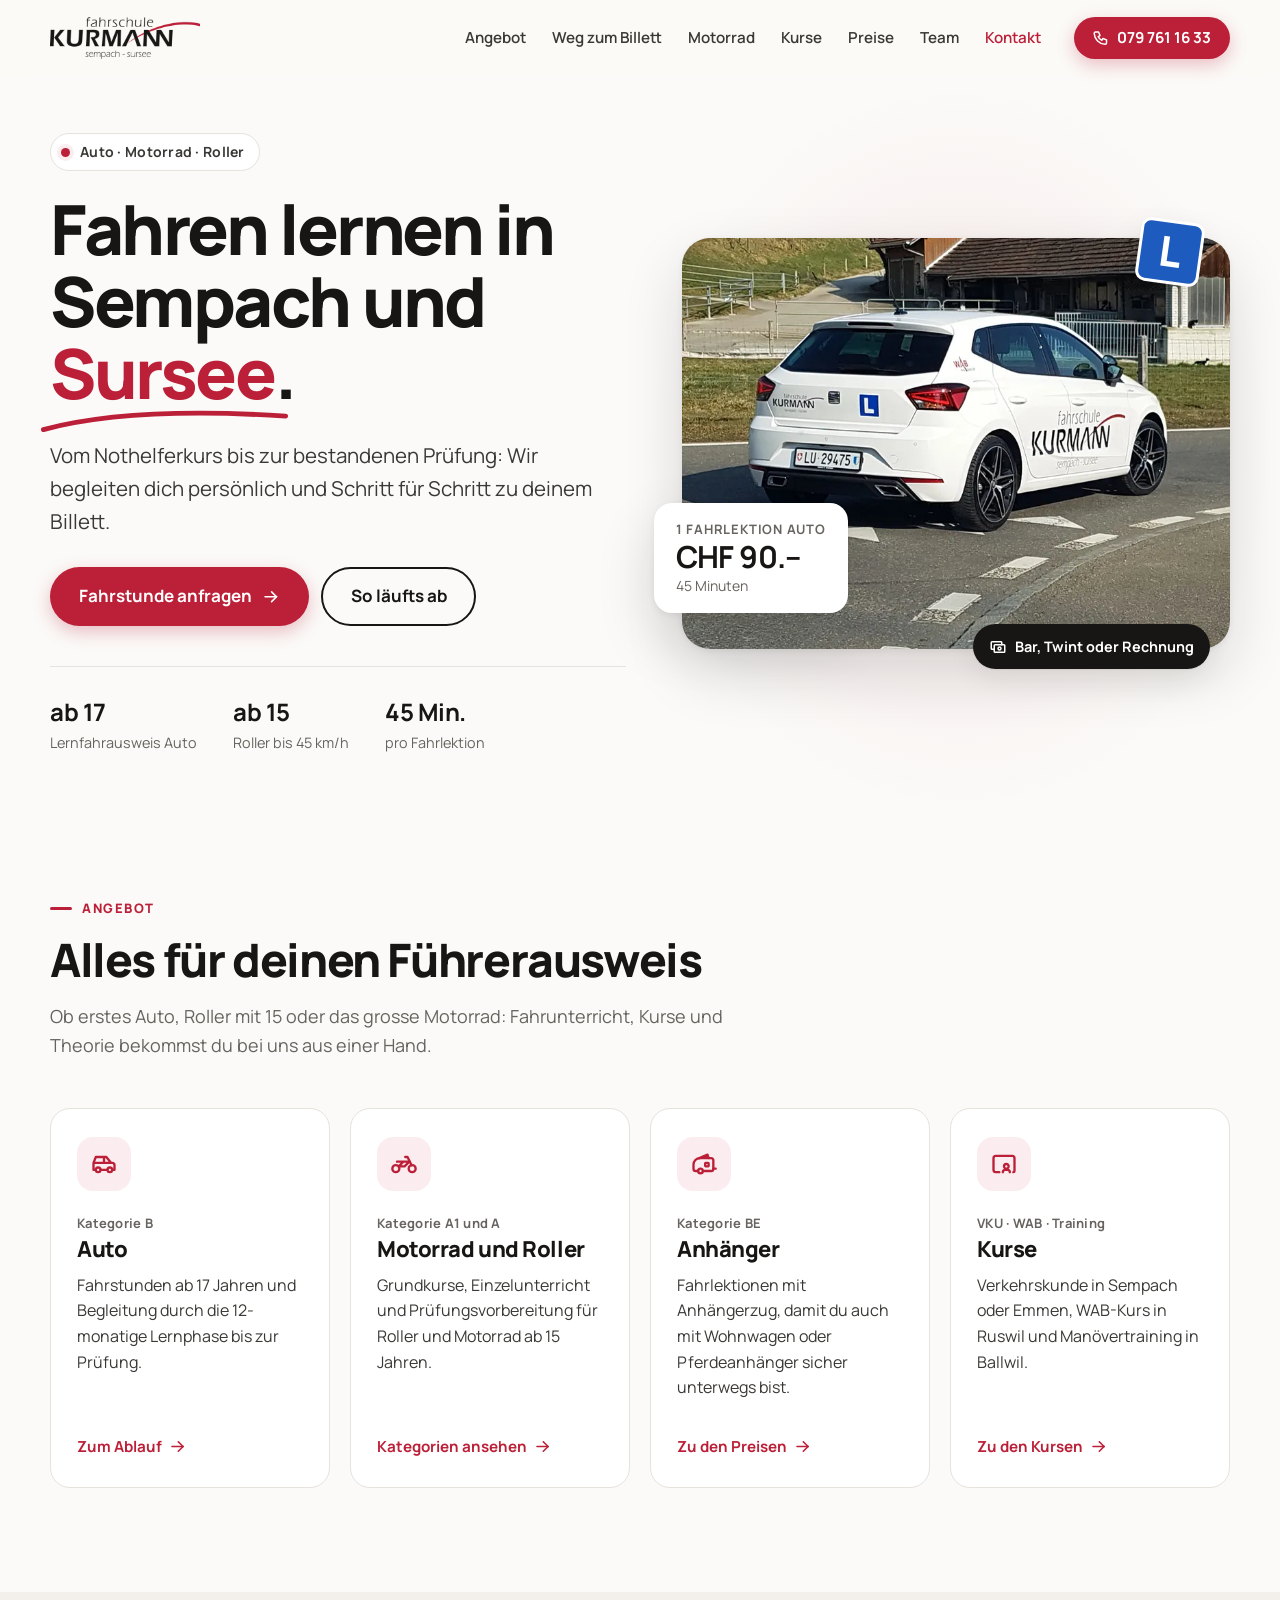
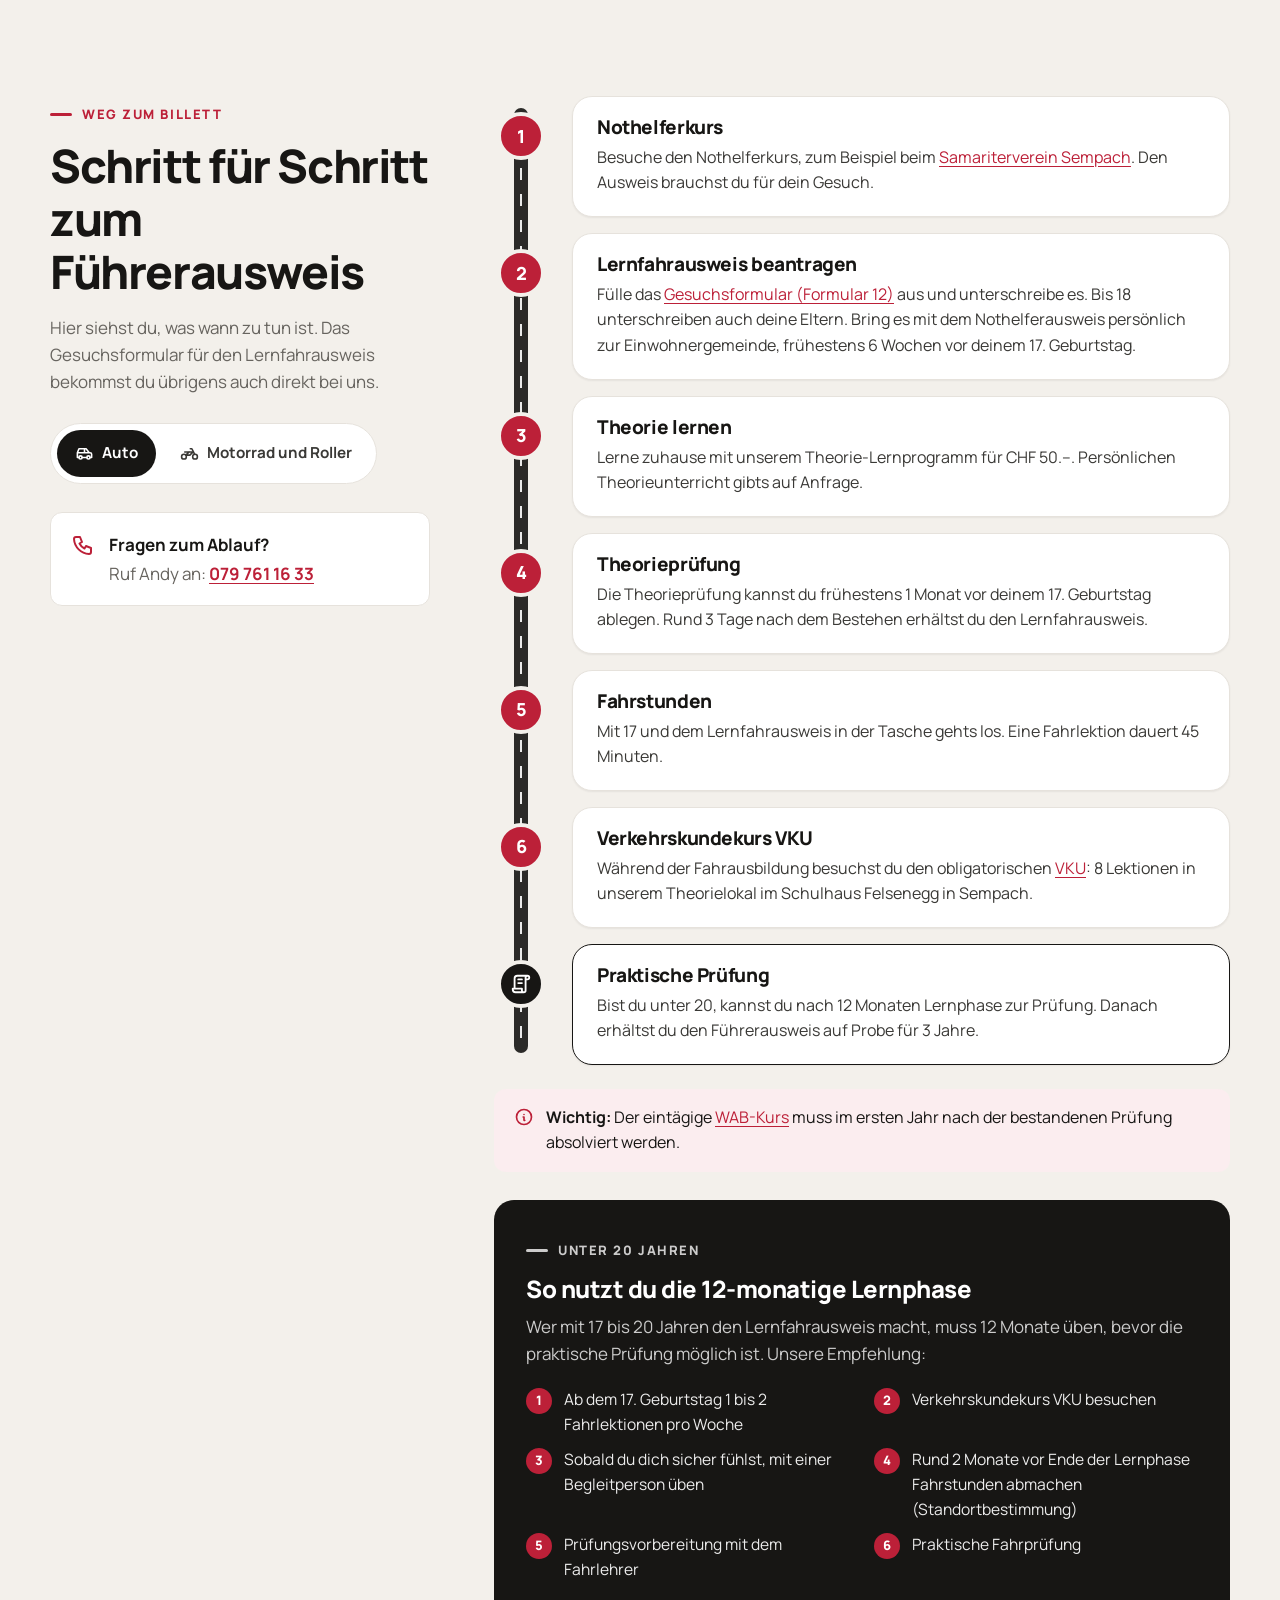
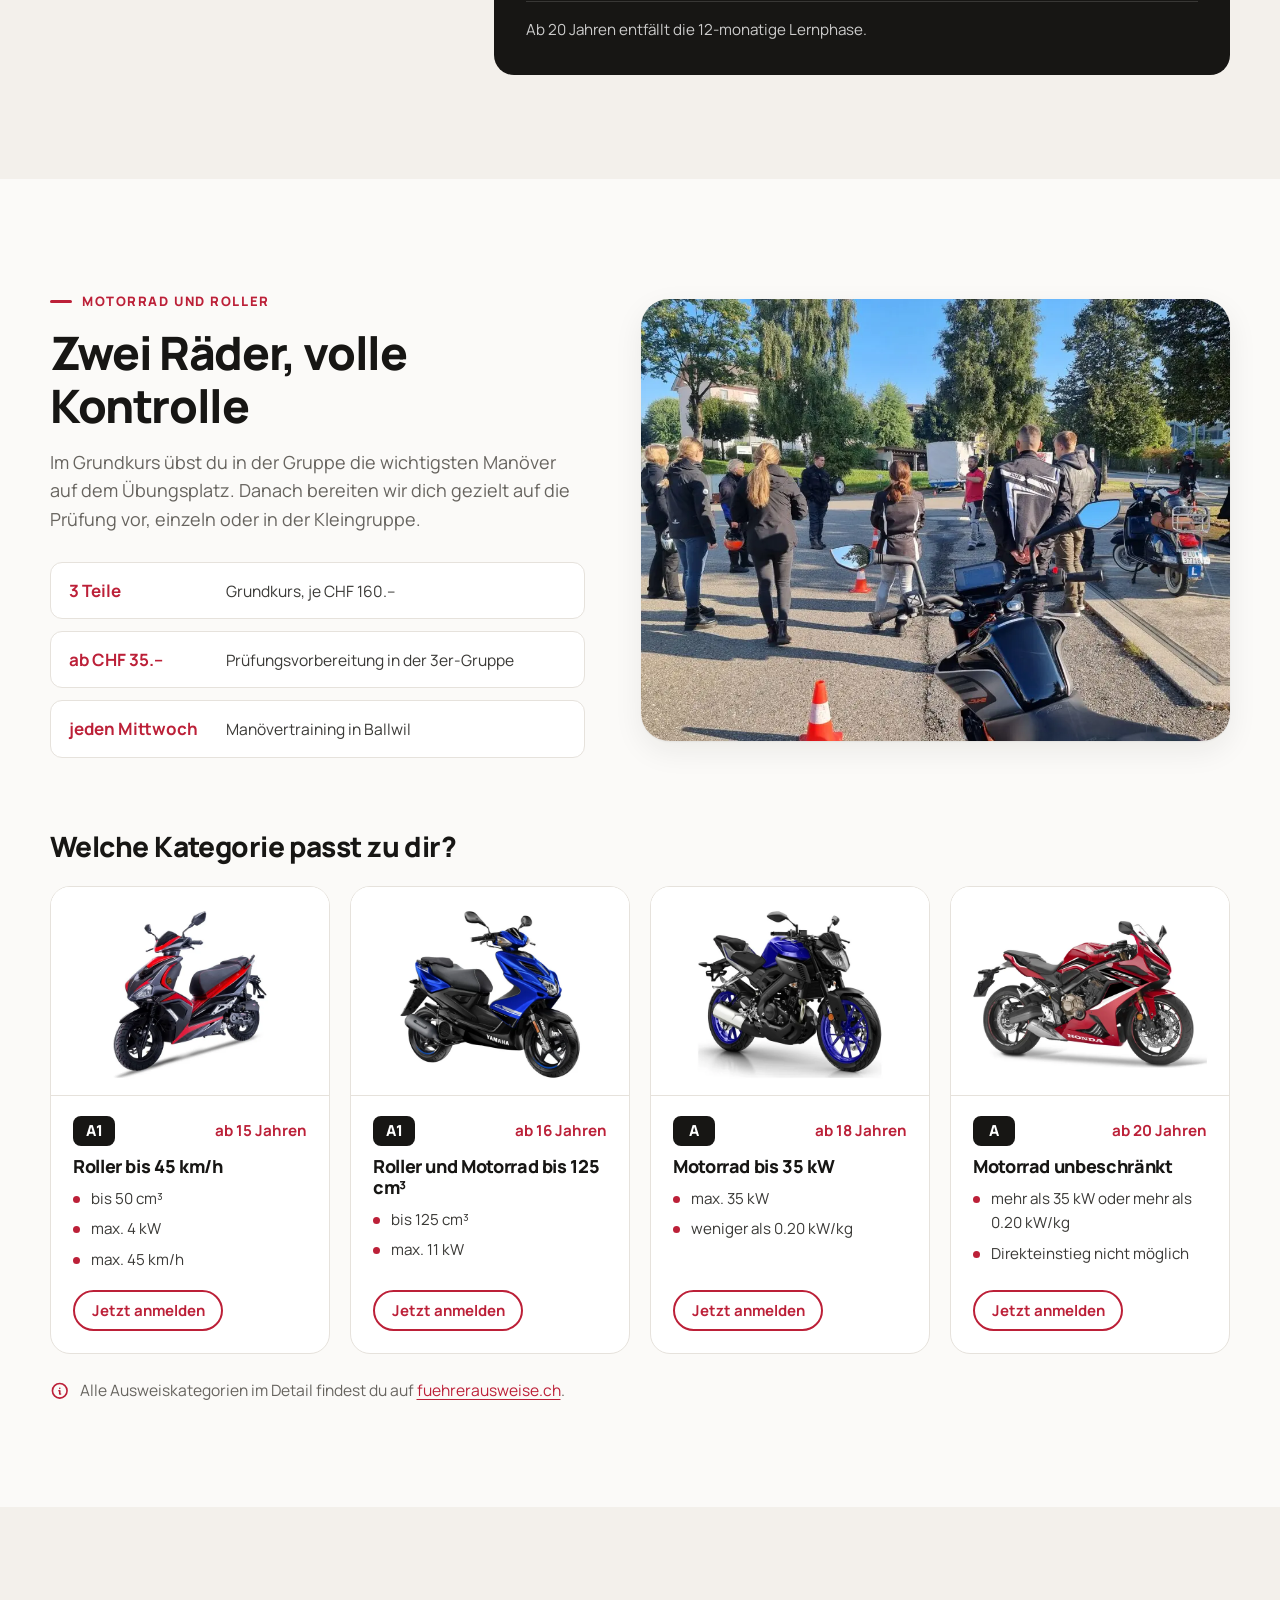
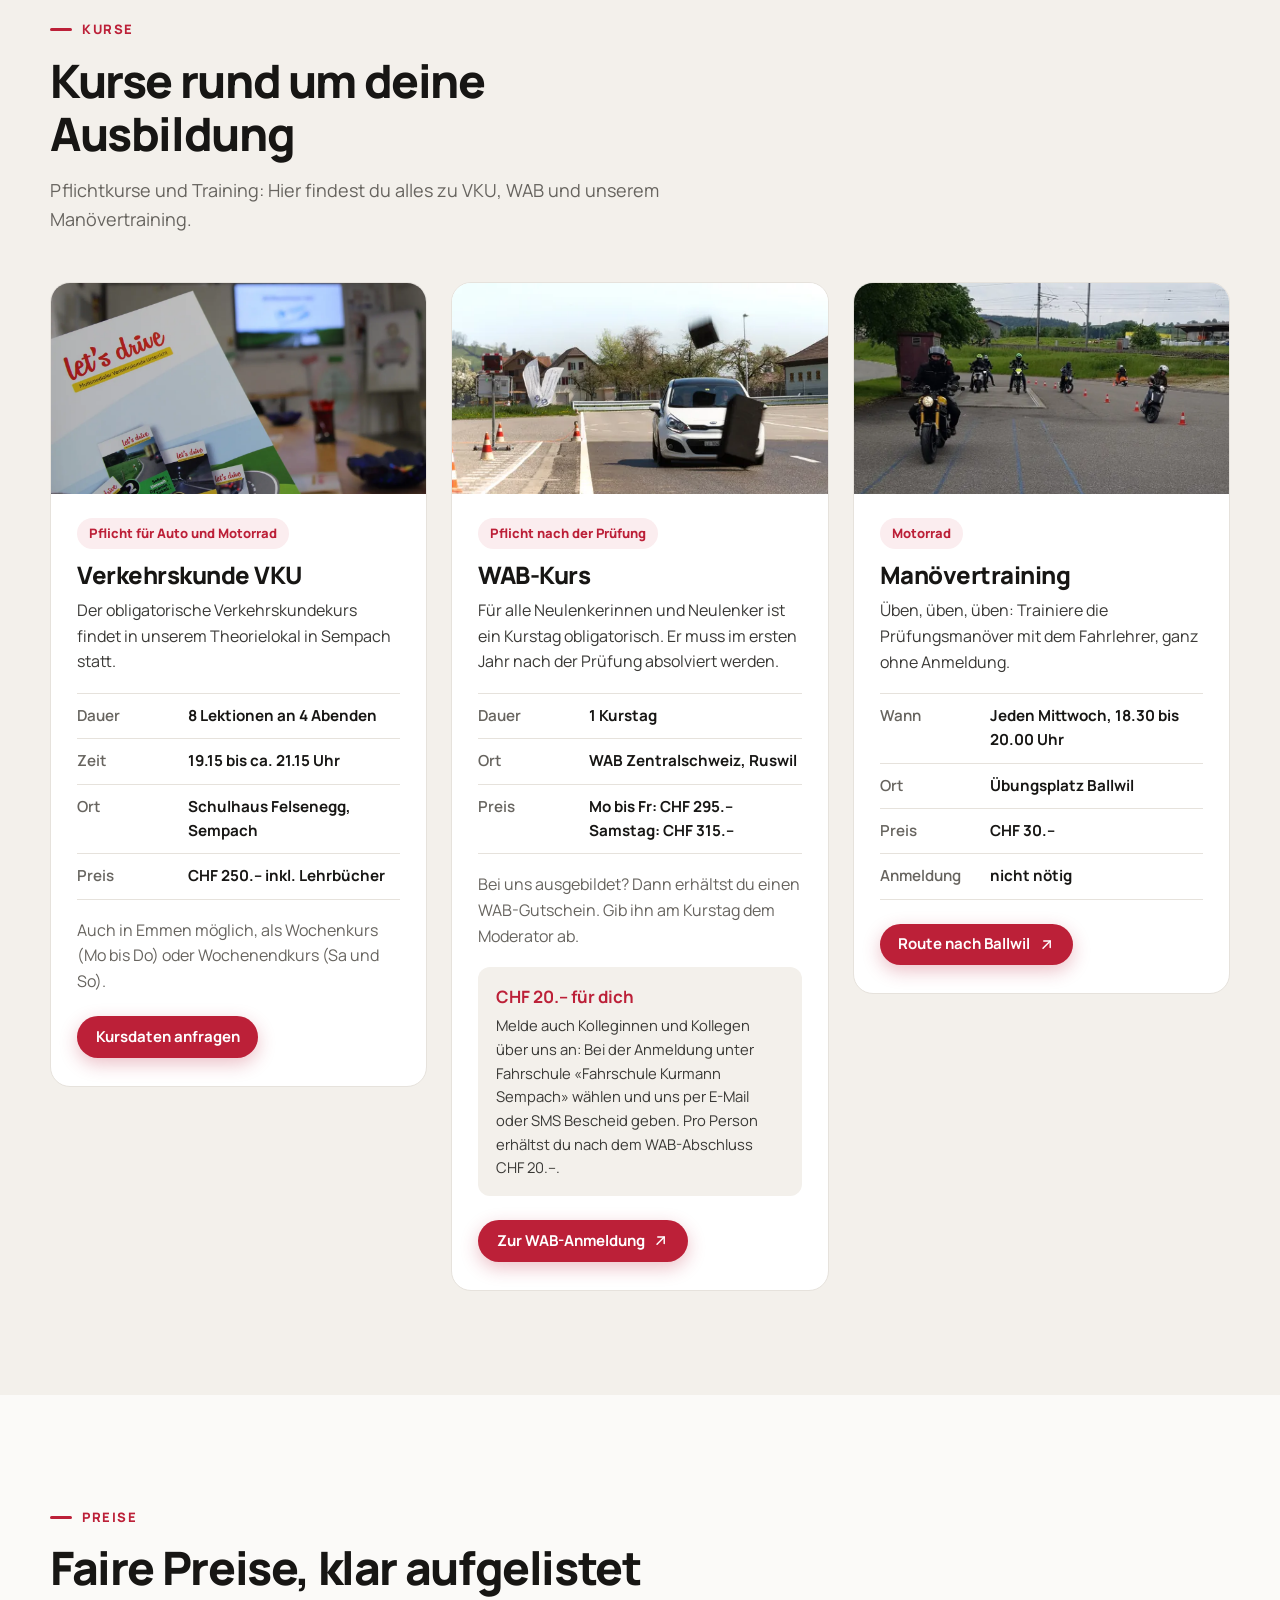
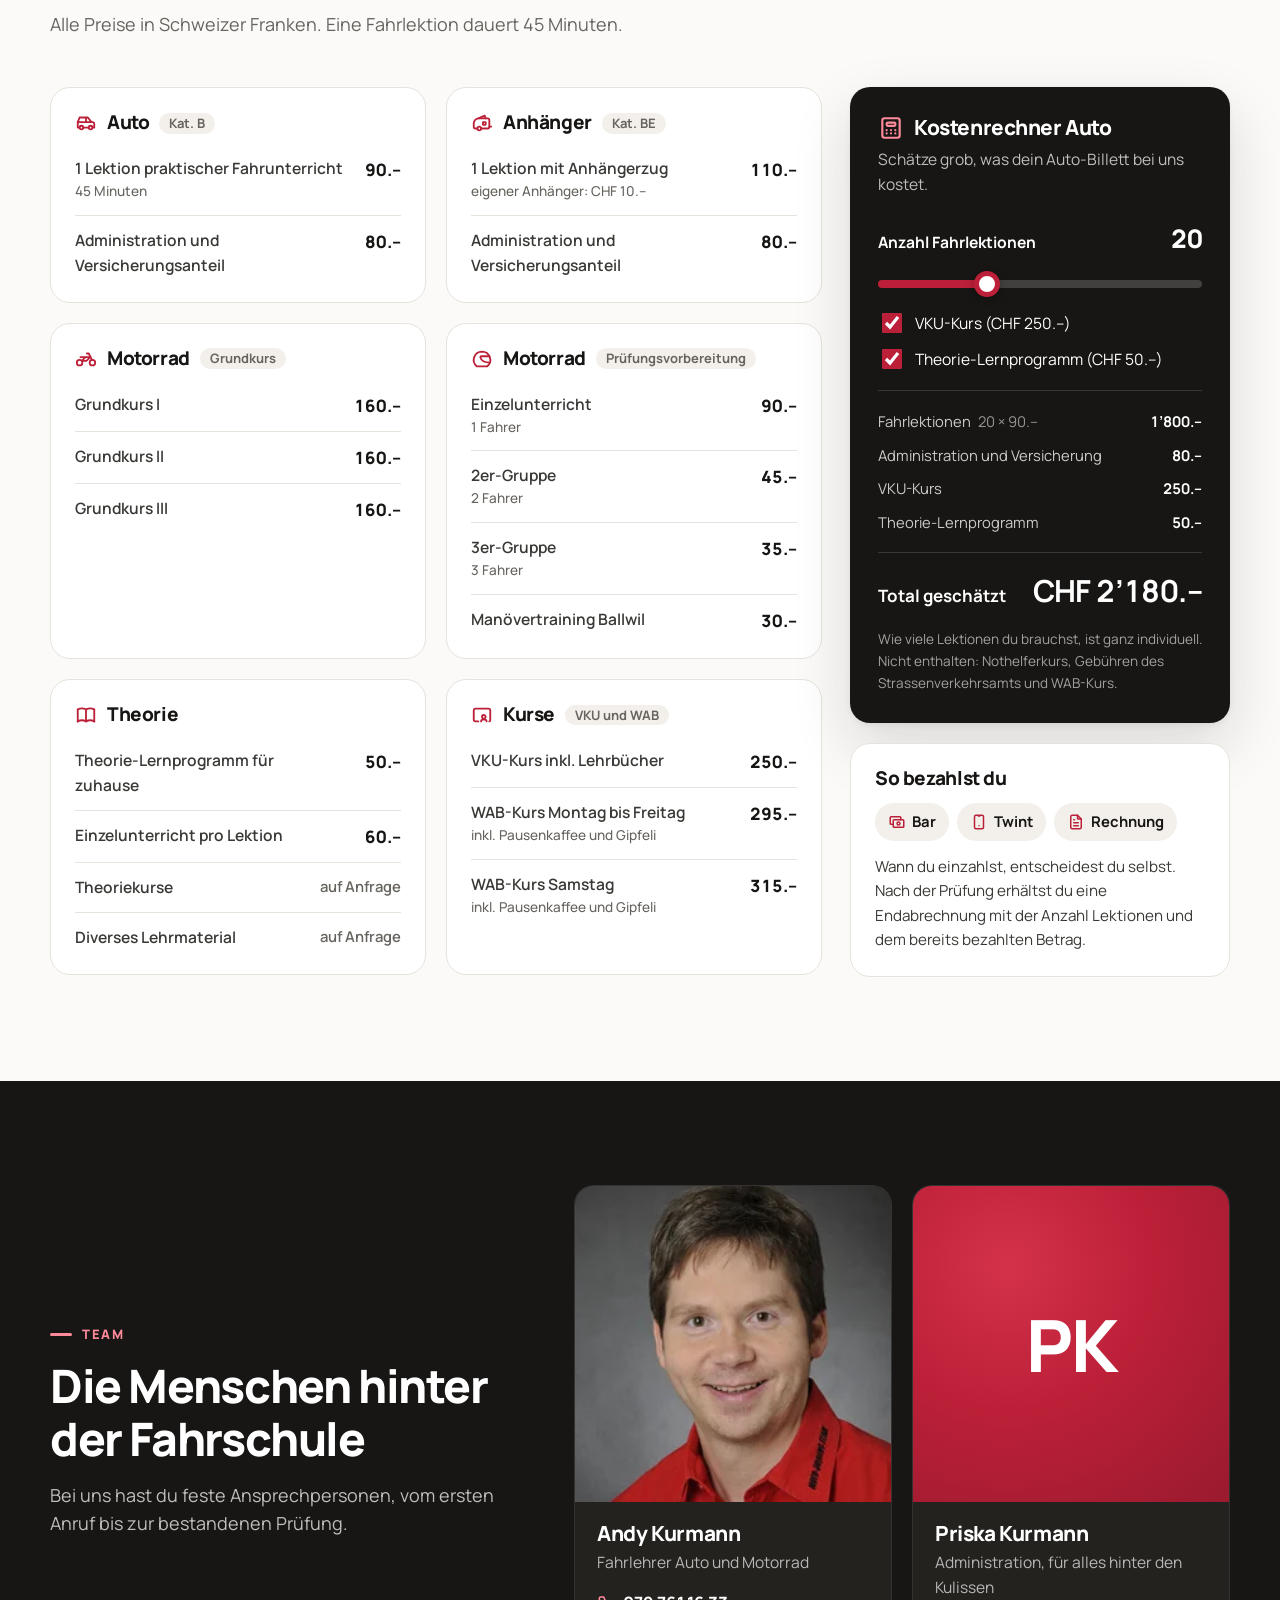
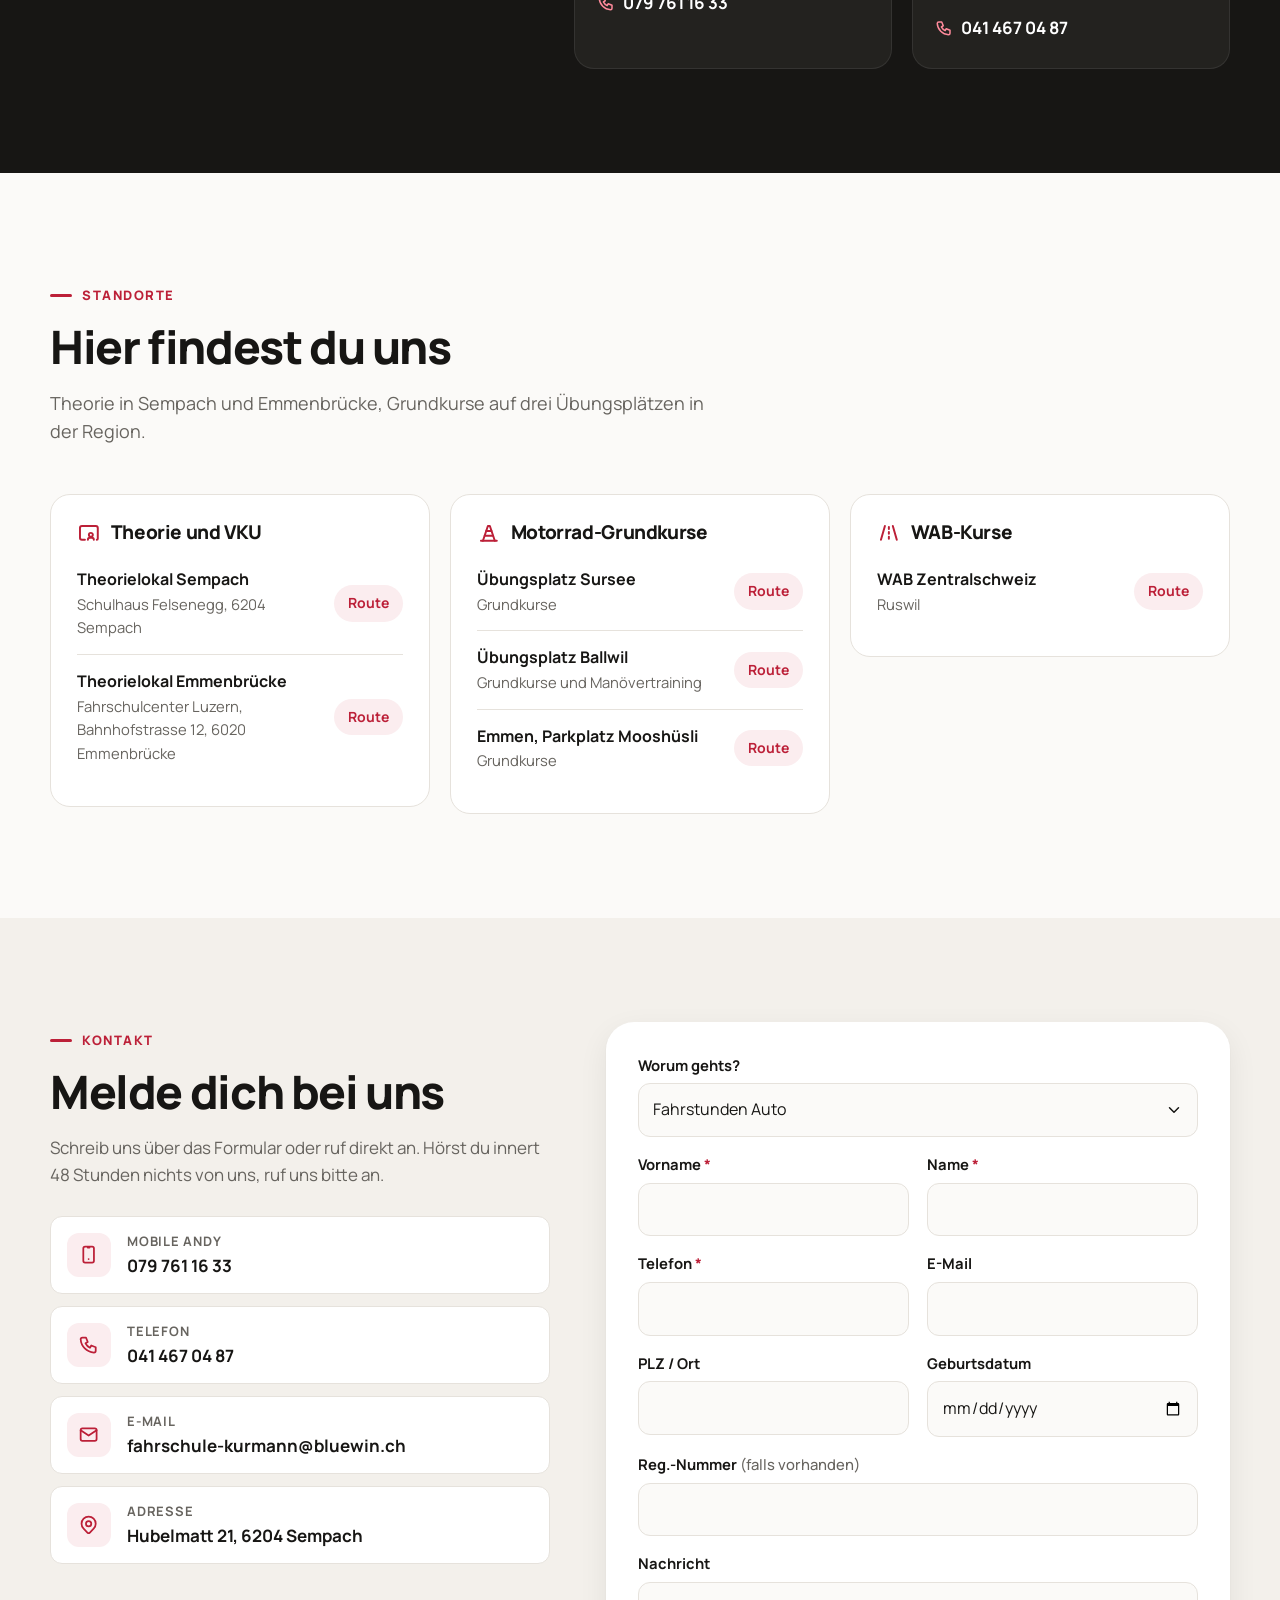
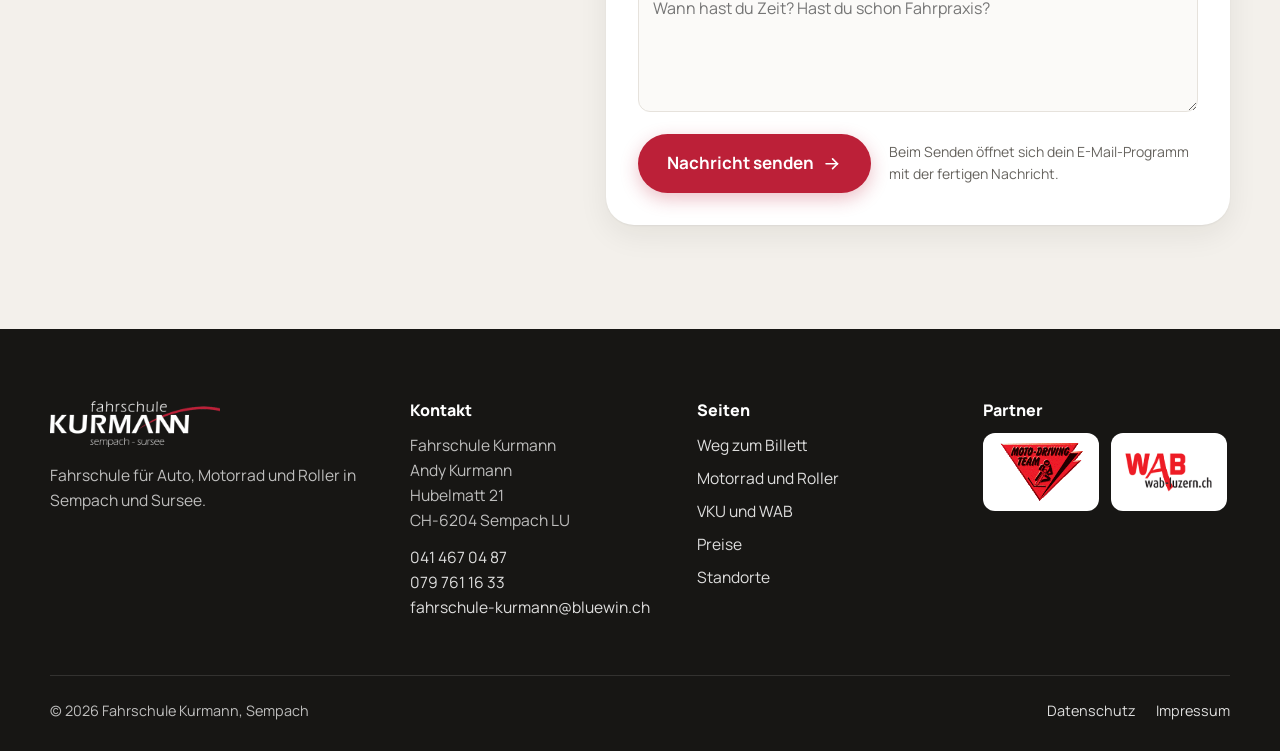
==== index.html @ b31d337b "Neue Website für die Fahrschule Kurmann Kompletter Neuaufbau der Website als statische Seite (HTML, " ====
<!doctype html>
<html lang="de-CH">
<head>
  <meta charset="utf-8">
  <meta name="viewport" content="width=device-width, initial-scale=1">
  <title>Fahrschule Kurmann | Auto, Motorrad und Roller in Sempach und Sursee</title>
  <meta name="description" content="Fahrschule Kurmann in Sempach und Sursee: Fahrstunden für Auto, Motorrad und Roller, Motorrad-Grundkurse, VKU und WAB. Persönlich begleitet von Andy Kurmann.">
  <link rel="canonical" href="https://www.kurmann-fahrschule.ch/">
  <meta name="theme-color" content="#bc2038">

  <meta property="og:type" content="website">
  <meta property="og:locale" content="de_CH">
  <meta property="og:site_name" content="Fahrschule Kurmann">
  <meta property="og:title" content="Fahrschule Kurmann | Sempach und Sursee">
  <meta property="og:description" content="Fahrstunden für Auto, Motorrad und Roller, Motorrad-Grundkurse, VKU und WAB in Sempach und Sursee.">
  <meta property="og:url" content="https://www.kurmann-fahrschule.ch/">
  <meta property="og:image" content="https://www.kurmann-fahrschule.ch/assets/img/og-image.jpg">
  <meta name="twitter:card" content="summary_large_image">

  <link rel="icon" href="favicon.svg" type="image/svg+xml">
  <link rel="apple-touch-icon" href="assets/img/apple-touch-icon.png">
  <link rel="preload" href="assets/fonts/manrope-latin-wght-normal.woff2" as="font" type="font/woff2" crossorigin>
  <link rel="stylesheet" href="assets/css/style.css">
  <script>document.documentElement.classList.add('js')</script>
  <script src="assets/js/main.js" defer></script>

  <script type="application/ld+json">
  {
    "@context": "https://schema.org",
    "@type": "DrivingSchool",
    "name": "Fahrschule Kurmann",
    "url": "https://www.kurmann-fahrschule.ch/",
    "logo": "https://www.kurmann-fahrschule.ch/assets/img/logo.png",
    "image": "https://www.kurmann-fahrschule.ch/assets/img/og-image.jpg",
    "description": "Fahrschule für Auto, Motorrad und Roller in Sempach und Sursee.",
    "telephone": "+41 79 761 16 33",
    "address": {
      "@type": "PostalAddress",
      "streetAddress": "Hubelmatt 21",
      "postalCode": "6204",
      "addressLocality": "Sempach",
      "addressRegion": "LU",
      "addressCountry": "CH"
    },
    "areaServed": ["Sempach", "Sursee", "Ballwil", "Emmen"],
    "employee": [
      { "@type": "Person", "name": "Andy Kurmann", "jobTitle": "Fahrlehrer Auto und Motorrad" },
      { "@type": "Person", "name": "Priska Kurmann", "jobTitle": "Administration" }
    ]
  }
  </script>
</head>
<body class="has-mobile-bar">
  <a class="skip-link" href="#main">Zum Inhalt springen</a>

  <!-- Icons: Tabler Icons (MIT), https://tabler.io/icons -->
  <svg xmlns="http://www.w3.org/2000/svg" style="display:none" aria-hidden="true">
  <symbol id="i-car" viewBox="0 0 24 24"><path d="M5 17a2 2 0 1 0 4 0a2 2 0 1 0 -4 0"/><path d="M15 17a2 2 0 1 0 4 0a2 2 0 1 0 -4 0"/><path d="M5 17h-2v-6l2 -5h9l4 5h1a2 2 0 0 1 2 2v4h-2m-4 0h-6m-6 -6h15m-6 0v-5"/></symbol>
  <symbol id="i-motorbike" viewBox="0 0 24 24"><path d="M2 16a3 3 0 1 0 6 0a3 3 0 1 0 -6 0"/><path d="M16 16a3 3 0 1 0 6 0a3 3 0 1 0 -6 0"/><path d="M7.5 14h5l4 -4h-10.5m1.5 4l4 -4"/><path d="M13 6h2l1.5 3l2 4"/></symbol>
  <symbol id="i-caravan" viewBox="0 0 24 24"><path d="M7 18a2 2 0 1 0 4 0a2 2 0 0 0 -4 0"/><path d="M11 18h7a2 2 0 0 0 2 -2v-7a2 2 0 0 0 -2 -2h-9.5a5.5 5.5 0 0 0 -5.5 5.5v3.5a2 2 0 0 0 2 2h2"/><path d="M8 7l7 -3l1 3"/><path d="M13 11.5a.5 .5 0 0 1 .5 -.5h2a.5 .5 0 0 1 .5 .5v2a.5 .5 0 0 1 -.5 .5h-2a.5 .5 0 0 1 -.5 -.5l0 -2"/><path d="M20 16h2"/></symbol>
  <symbol id="i-book" viewBox="0 0 24 24"><path d="M3 19a9 9 0 0 1 9 0a9 9 0 0 1 9 0"/><path d="M3 6a9 9 0 0 1 9 0a9 9 0 0 1 9 0"/><path d="M3 6l0 13"/><path d="M12 6l0 13"/><path d="M21 6l0 13"/></symbol>
  <symbol id="i-chalkboard-teacher" viewBox="0 0 24 24"><path d="M8 19h-3a2 2 0 0 1 -2 -2v-10a2 2 0 0 1 2 -2h14a2 2 0 0 1 2 2v11a1 1 0 0 1 -1 1"/><path d="M12 14a2 2 0 1 0 4.001 -.001a2 2 0 0 0 -4.001 .001"/><path d="M17 19a2 2 0 0 0 -2 -2h-2a2 2 0 0 0 -2 2"/></symbol>
  <symbol id="i-traffic-cone" viewBox="0 0 24 24"><path d="M4 20l16 0"/><path d="M9.4 10l5.2 0"/><path d="M7.8 15l8.4 0"/><path d="M6 20l5 -15h2l5 15"/></symbol>
  <symbol id="i-map-pin" viewBox="0 0 24 24"><path d="M9 11a3 3 0 1 0 6 0a3 3 0 0 0 -6 0"/><path d="M17.657 16.657l-4.243 4.243a2 2 0 0 1 -2.827 0l-4.244 -4.243a8 8 0 1 1 11.314 0"/></symbol>
  <symbol id="i-phone" viewBox="0 0 24 24"><path d="M5 4h4l2 5l-2.5 1.5a11 11 0 0 0 5 5l1.5 -2.5l5 2v4a2 2 0 0 1 -2 2a16 16 0 0 1 -15 -15a2 2 0 0 1 2 -2"/></symbol>
  <symbol id="i-mail" viewBox="0 0 24 24"><path d="M3 7a2 2 0 0 1 2 -2h14a2 2 0 0 1 2 2v10a2 2 0 0 1 -2 2h-14a2 2 0 0 1 -2 -2v-10"/><path d="M3 7l9 6l9 -6"/></symbol>
  <symbol id="i-cash" viewBox="0 0 24 24"><path d="M7 15h-3a1 1 0 0 1 -1 -1v-8a1 1 0 0 1 1 -1h12a1 1 0 0 1 1 1v3"/><path d="M7 10a1 1 0 0 1 1 -1h12a1 1 0 0 1 1 1v8a1 1 0 0 1 -1 1h-12a1 1 0 0 1 -1 -1l0 -8"/><path d="M12 14a2 2 0 1 0 4 0a2 2 0 0 0 -4 0"/></symbol>
  <symbol id="i-license" viewBox="0 0 24 24"><path d="M15 21h-9a3 3 0 0 1 -3 -3v-1h10v2a2 2 0 0 0 4 0v-14a2 2 0 1 1 2 2h-2m2 -4h-11a3 3 0 0 0 -3 3v11"/><path d="M9 7l4 0"/><path d="M9 11l4 0"/></symbol>
  <symbol id="i-arrow-right" viewBox="0 0 24 24"><path d="M5 12l14 0"/><path d="M13 18l6 -6"/><path d="M13 6l6 6"/></symbol>
  <symbol id="i-arrow-up-right" viewBox="0 0 24 24"><path d="M17 7l-10 10"/><path d="M8 7l9 0l0 9"/></symbol>
  <symbol id="i-menu-2" viewBox="0 0 24 24"><path d="M4 6l16 0"/><path d="M4 12l16 0"/><path d="M4 18l16 0"/></symbol>
  <symbol id="i-x" viewBox="0 0 24 24"><path d="M18 6l-12 12"/><path d="M6 6l12 12"/></symbol>
  <symbol id="i-info-circle" viewBox="0 0 24 24"><path d="M3 12a9 9 0 1 0 18 0a9 9 0 0 0 -18 0"/><path d="M12 9h.01"/><path d="M11 12h1v4h1"/></symbol>
  <symbol id="i-calculator" viewBox="0 0 24 24"><path d="M4 5a2 2 0 0 1 2 -2h12a2 2 0 0 1 2 2v14a2 2 0 0 1 -2 2h-12a2 2 0 0 1 -2 -2l0 -14"/><path d="M8 8a1 1 0 0 1 1 -1h6a1 1 0 0 1 1 1v1a1 1 0 0 1 -1 1h-6a1 1 0 0 1 -1 -1l0 -1"/><path d="M8 14l0 .01"/><path d="M12 14l0 .01"/><path d="M16 14l0 .01"/><path d="M8 17l0 .01"/><path d="M12 17l0 .01"/><path d="M16 17l0 .01"/></symbol>
  <symbol id="i-helmet" viewBox="0 0 24 24"><path d="M12 4a9 9 0 0 1 5.656 16h-11.312a9 9 0 0 1 5.656 -16"/><path d="M20 9h-8.8a1 1 0 0 0 -.968 1.246c.507 2 1.596 3.418 3.268 4.254c2 1 4.333 1.5 7 1.5"/></symbol>
  <symbol id="i-file-text" viewBox="0 0 24 24"><path d="M14 3v4a1 1 0 0 0 1 1h4"/><path d="M17 21h-10a2 2 0 0 1 -2 -2v-14a2 2 0 0 1 2 -2h7l5 5v11a2 2 0 0 1 -2 2"/><path d="M9 9l1 0"/><path d="M9 13l6 0"/><path d="M9 17l6 0"/></symbol>
  <symbol id="i-device-mobile" viewBox="0 0 24 24"><path d="M6 5a2 2 0 0 1 2 -2h8a2 2 0 0 1 2 2v14a2 2 0 0 1 -2 2h-8a2 2 0 0 1 -2 -2v-14"/><path d="M11 4h2"/><path d="M12 17v.01"/></symbol>
  <symbol id="i-road" viewBox="0 0 24 24"><path d="M4 19l4 -14"/><path d="M16 5l4 14"/><path d="M12 8v-2"/><path d="M12 13v-2"/><path d="M12 18v-2"/></symbol>
  </svg>

  <header class="site-header" id="top">
    <div class="container header-inner">
      <a class="brand" href="#top" aria-label="Fahrschule Kurmann, zum Seitenanfang">
        <img src="assets/img/logo.png" alt="Fahrschule Kurmann Sempach Sursee" width="450" height="124">
      </a>

      <nav class="main-nav" id="main-nav" aria-label="Hauptnavigation">
        <ul>
          <li><a href="#angebot">Angebot</a></li>
          <li><a href="#ablauf">Weg zum Billett</a></li>
          <li><a href="#motorrad">Motorrad</a></li>
          <li><a href="#kurse">Kurse</a></li>
          <li><a href="#preise">Preise</a></li>
          <li><a href="#team">Team</a></li>
          <li><a href="#kontakt">Kontakt</a></li>
        </ul>
        <a class="btn btn-primary nav-cta" href="tel:+41797611633">
          <svg class="icon" aria-hidden="true"><use href="#i-phone"/></svg>
          079 761 16 33
        </a>
      </nav>

      <button class="nav-toggle" type="button" aria-expanded="false" aria-controls="main-nav" aria-label="Menü öffnen">
        <svg class="icon icon-open" aria-hidden="true"><use href="#i-menu-2"/></svg>
        <svg class="icon icon-close" aria-hidden="true"><use href="#i-x"/></svg>
      </button>
    </div>
  </header>

  <main id="main">

    <!-- Hero -->
    <section class="hero">
      <div class="container hero-grid">
        <div class="hero-copy">
          <p class="eyebrow"><span class="eyebrow-dot" aria-hidden="true"></span>Auto · Motorrad · Roller</p>
          <h1>Fahren lernen in Sempach und <span class="swoosh">Sursee</span>.</h1>
          <p class="lead">Vom Nothelferkurs bis zur bestandenen Prüfung: Wir begleiten dich persönlich und Schritt für Schritt zu deinem Billett.</p>
          <div class="hero-actions">
            <a class="btn btn-primary btn-lg" href="#kontakt">
              Fahrstunde anfragen
              <svg class="icon" aria-hidden="true"><use href="#i-arrow-right"/></svg>
            </a>
            <a class="btn btn-ghost btn-lg" href="#ablauf">So läufts ab</a>
          </div>
          <ul class="hero-facts">
            <li><strong>ab 17</strong><span>Lernfahrausweis Auto</span></li>
            <li><strong>ab 15</strong><span>Roller bis 45 km/h</span></li>
            <li><strong>45 Min.</strong><span>pro Fahrlektion</span></li>
          </ul>
        </div>

        <div class="hero-media">
          <img class="hero-img"
               src="assets/img/hero-auto.webp"
               srcset="assets/img/hero-auto-800.webp 800w, assets/img/hero-auto.webp 1400w"
               sizes="(max-width: 960px) 100vw, 560px"
               width="1400" height="1050"
               alt="Weisses Fahrschulauto der Fahrschule Kurmann mit L-Schild auf einer Landstrasse"
               fetchpriority="high">
          <div class="l-plate" aria-hidden="true">L</div>
          <div class="hero-badge">
            <span class="hero-badge-label">1 Fahrlektion Auto</span>
            <strong>CHF 90.–</strong>
            <span class="hero-badge-sub">45 Minuten</span>
          </div>
          <div class="hero-pill">
            <svg class="icon" aria-hidden="true"><use href="#i-cash"/></svg>
            Bar, Twint oder Rechnung
          </div>
        </div>
      </div>
    </section>

    <!-- Angebot -->
    <section class="section" id="angebot">
      <div class="container">
        <div class="section-head reveal">
          <p class="kicker">Angebot</p>
          <h2>Alles für deinen Führerausweis</h2>
          <p>Ob erstes Auto, Roller mit 15 oder das grosse Motorrad: Fahrunterricht, Kurse und Theorie bekommst du bei uns aus einer Hand.</p>
        </div>

        <div class="offer-grid">
          <a class="offer-card reveal" href="#ablauf" data-tab-target="auto">
            <span class="offer-icon"><svg class="icon" aria-hidden="true"><use href="#i-car"/></svg></span>
            <span class="offer-cat">Kategorie B</span>
            <h3>Auto</h3>
            <p>Fahrstunden ab 17 Jahren und Begleitung durch die 12-monatige Lernphase bis zur Prüfung.</p>
            <span class="offer-link">Zum Ablauf <svg class="icon" aria-hidden="true"><use href="#i-arrow-right"/></svg></span>
          </a>
          <a class="offer-card reveal" href="#motorrad">
            <span class="offer-icon"><svg class="icon" aria-hidden="true"><use href="#i-motorbike"/></svg></span>
            <span class="offer-cat">Kategorie A1 und A</span>
            <h3>Motorrad und Roller</h3>
            <p>Grundkurse, Einzelunterricht und Prüfungsvorbereitung für Roller und Motorrad ab 15 Jahren.</p>
            <span class="offer-link">Kategorien ansehen <svg class="icon" aria-hidden="true"><use href="#i-arrow-right"/></svg></span>
          </a>
          <a class="offer-card reveal" href="#preise">
            <span class="offer-icon"><svg class="icon" aria-hidden="true"><use href="#i-caravan"/></svg></span>
            <span class="offer-cat">Kategorie BE</span>
            <h3>Anhänger</h3>
            <p>Fahrlektionen mit Anhängerzug, damit du auch mit Wohnwagen oder Pferdeanhänger sicher unterwegs bist.</p>
            <span class="offer-link">Zu den Preisen <svg class="icon" aria-hidden="true"><use href="#i-arrow-right"/></svg></span>
          </a>
          <a class="offer-card reveal" href="#kurse">
            <span class="offer-icon"><svg class="icon" aria-hidden="true"><use href="#i-chalkboard-teacher"/></svg></span>
            <span class="offer-cat">VKU · WAB · Training</span>
            <h3>Kurse</h3>
            <p>Verkehrskunde in Sempach oder Emmen, WAB-Kurs in Ruswil und Manövertraining in Ballwil.</p>
            <span class="offer-link">Zu den Kursen <svg class="icon" aria-hidden="true"><use href="#i-arrow-right"/></svg></span>
          </a>
        </div>
      </div>
    </section>

    <!-- Weg zum Billett -->
    <section class="section section-sand" id="ablauf">
      <div class="container ablauf-grid">
        <div class="ablauf-intro">
          <div class="reveal">
            <p class="kicker">Weg zum Billett</p>
            <h2>Schritt für Schritt zum Führerausweis</h2>
            <p>Hier siehst du, was wann zu tun ist. Das Gesuchsformular für den Lernfahrausweis bekommst du übrigens auch direkt bei uns.</p>
          </div>

          <div class="tabs" role="tablist" aria-label="Fahrzeug wählen">
            <button class="tab" type="button" role="tab" id="tab-auto" aria-controls="panel-auto" aria-selected="true">
              <svg class="icon" aria-hidden="true"><use href="#i-car"/></svg> Auto
            </button>
            <button class="tab" type="button" role="tab" id="tab-moto" aria-controls="panel-moto" aria-selected="false" tabindex="-1">
              <svg class="icon" aria-hidden="true"><use href="#i-motorbike"/></svg> Motorrad und Roller
            </button>
          </div>

          <div class="help-card reveal">
            <svg class="icon" aria-hidden="true"><use href="#i-phone"/></svg>
            <div>
              <strong>Fragen zum Ablauf?</strong>
              <p>Ruf Andy an: <a href="tel:+41797611633">079 761 16 33</a></p>
            </div>
          </div>
        </div>

        <div class="ablauf-steps">
          <div class="tab-panel" id="panel-auto" role="tabpanel" aria-labelledby="tab-auto">
            <h3 class="panel-title">Auto</h3>
            <ol class="road">
              <li class="road-step reveal">
                <span class="road-num" aria-hidden="true">1</span>
                <div class="road-body">
                  <h4>Nothelferkurs</h4>
                  <p>Besuche den Nothelferkurs, zum Beispiel beim <a href="https://www.samariterverein-sempach.ch/kurse/kursdaten-und-anmeldung/" target="_blank" rel="noopener">Samariterverein Sempach</a>. Den Ausweis brauchst du für dein Gesuch.</p>
                </div>
              </li>
              <li class="road-step reveal">
                <span class="road-num" aria-hidden="true">2</span>
                <div class="road-body">
                  <h4>Lernfahrausweis beantragen</h4>
                  <p>Fülle das <a href="https://strassenverkehrsamt.lu.ch/Strassenverkehr/online_schalter/formulare" target="_blank" rel="noopener">Gesuchsformular (Formular 12)</a> aus und unterschreibe es. Bis 18 unterschreiben auch deine Eltern. Bring es mit dem Nothelferausweis persönlich zur Einwohnergemeinde, frühestens 6 Wochen vor deinem 17. Geburtstag.</p>
                </div>
              </li>
              <li class="road-step reveal">
                <span class="road-num" aria-hidden="true">3</span>
                <div class="road-body">
                  <h4>Theorie lernen</h4>
                  <p>Lerne zuhause mit unserem Theorie-Lernprogramm für CHF 50.–. Persönlichen Theorieunterricht gibts auf Anfrage.</p>
                </div>
              </li>
              <li class="road-step reveal">
                <span class="road-num" aria-hidden="true">4</span>
                <div class="road-body">
                  <h4>Theorieprüfung</h4>
                  <p>Die Theorieprüfung kannst du frühestens 1 Monat vor deinem 17. Geburtstag ablegen. Rund 3 Tage nach dem Bestehen erhältst du den Lernfahrausweis.</p>
                </div>
              </li>
              <li class="road-step reveal">
                <span class="road-num" aria-hidden="true">5</span>
                <div class="road-body">
                  <h4>Fahrstunden</h4>
                  <p>Mit 17 und dem Lernfahrausweis in der Tasche gehts los. Eine Fahrlektion dauert 45 Minuten.</p>
                </div>
              </li>
              <li class="road-step reveal">
                <span class="road-num" aria-hidden="true">6</span>
                <div class="road-body">
                  <h4>Verkehrskundekurs VKU</h4>
                  <p>Während der Fahrausbildung besuchst du den obligatorischen <a href="#kurse">VKU</a>: 8 Lektionen in unserem Theorielokal im Schulhaus Felsenegg in Sempach.</p>
                </div>
              </li>
              <li class="road-step road-goal reveal">
                <span class="road-num" aria-hidden="true"><svg class="icon"><use href="#i-license"/></svg></span>
                <div class="road-body">
                  <h4>Praktische Prüfung</h4>
                  <p>Bist du unter 20, kannst du nach 12 Monaten Lernphase zur Prüfung. Danach erhältst du den Führerausweis auf Probe für 3 Jahre.</p>
                </div>
              </li>
            </ol>

            <p class="road-note reveal">
              <svg class="icon" aria-hidden="true"><use href="#i-info-circle"/></svg>
              <span><strong>Wichtig:</strong> Der eintägige <a href="#kurse">WAB-Kurs</a> muss im ersten Jahr nach der bestandenen Prüfung absolviert werden.</span>
            </p>

            <div class="phase-card reveal">
              <p class="kicker kicker-light">Unter 20 Jahren</p>
              <h4>So nutzt du die 12-monatige Lernphase</h4>
              <p>Wer mit 17 bis 20 Jahren den Lernfahrausweis macht, muss 12 Monate üben, bevor die praktische Prüfung möglich ist. Unsere Empfehlung:</p>
              <ol class="phase-list">
                <li>Ab dem 17. Geburtstag 1 bis 2 Fahrlektionen pro Woche</li>
                <li>Verkehrskundekurs VKU besuchen</li>
                <li>Sobald du dich sicher fühlst, mit einer Begleitperson üben</li>
                <li>Rund 2 Monate vor Ende der Lernphase Fahrstunden abmachen (Standortbestimmung)</li>
                <li>Prüfungsvorbereitung mit dem Fahrlehrer</li>
                <li>Praktische Fahrprüfung</li>
              </ol>
              <p class="phase-foot">Ab 20 Jahren entfällt die 12-monatige Lernphase.</p>
            </div>
          </div>

          <div class="tab-panel" id="panel-moto" role="tabpanel" aria-labelledby="tab-moto">
            <h3 class="panel-title">Motorrad und Roller</h3>
            <ol class="road">
              <li class="road-step reveal">
                <span class="road-num" aria-hidden="true">1</span>
                <div class="road-body">
                  <h4>Nothelferkurs</h4>
                  <p>Besuche den Nothelferkurs, zum Beispiel beim <a href="https://www.samariterverein-sempach.ch/kurse/kursdaten-und-anmeldung/" target="_blank" rel="noopener">Samariterverein Sempach</a>.</p>
                </div>
              </li>
              <li class="road-step reveal">
                <span class="road-num" aria-hidden="true">2</span>
                <div class="road-body">
                  <h4>Lernfahrausweis beantragen</h4>
                  <p>Fülle das <a href="https://strassenverkehrsamt.lu.ch/Strassenverkehr/online_schalter/formulare" target="_blank" rel="noopener">Gesuchsformular (Formular 12)</a> aus und unterschreibe es. Bis 18 unterschreiben auch deine Eltern. Bring es mit dem Nothelferausweis persönlich zur Einwohnergemeinde.</p>
                </div>
              </li>
              <li class="road-step reveal">
                <span class="road-num" aria-hidden="true">3</span>
                <div class="road-body">
                  <h4>Theorie lernen</h4>
                  <p>Lerne zuhause mit unserem Theorie-Lernprogramm für CHF 50.–. Persönlichen Theorieunterricht gibts auf Anfrage.</p>
                </div>
              </li>
              <li class="road-step reveal">
                <span class="road-num" aria-hidden="true">4</span>
                <div class="road-body">
                  <h4>Theorieprüfung</h4>
                  <p>Möglich ab 1 Monat vor dem Mindestalter. Danach erhältst du den Lernfahrausweis. Er gilt zuerst 4 Monate und wird nach dem Grundkurs um 12 Monate verlängert.</p>
                </div>
              </li>
              <li class="road-step reveal">
                <span class="road-num" aria-hidden="true">5</span>
                <div class="road-body">
                  <h4>Grundkurs</h4>
                  <p>Der Grundkurs besteht aus drei Teilen und findet auf den Übungsplätzen in Sursee, Ballwil oder Emmen statt.</p>
                </div>
              </li>
              <li class="road-step reveal">
                <span class="road-num" aria-hidden="true">6</span>
                <div class="road-body">
                  <h4>Verkehrskundekurs VKU</h4>
                  <p>Im Verlauf der Ausbildung besuchst du den obligatorischen <a href="#kurse">VKU</a> mit 8 Lektionen im Schulhaus Felsenegg in Sempach.</p>
                </div>
              </li>
              <li class="road-step road-goal reveal">
                <span class="road-num" aria-hidden="true"><svg class="icon"><use href="#i-license"/></svg></span>
                <div class="road-body">
                  <h4>Praktische Prüfung</h4>
                  <p>Mit gezielter Prüfungsvorbereitung, einzeln oder in der Kleingruppe. Und natürlich mit Erfolg!</p>
                </div>
              </li>
            </ol>
          </div>
        </div>
      </div>
    </section>

    <!-- Motorrad -->
    <section class="section" id="motorrad">
      <div class="container">
        <div class="moto-top">
          <div class="moto-copy reveal">
            <p class="kicker">Motorrad und Roller</p>
            <h2>Zwei Räder, volle Kontrolle</h2>
            <p>Im Grundkurs übst du in der Gruppe die wichtigsten Manöver auf dem Übungsplatz. Danach bereiten wir dich gezielt auf die Prüfung vor, einzeln oder in der Kleingruppe.</p>
            <ul class="moto-stats">
              <li><strong>3 Teile</strong><span>Grundkurs, je CHF 160.–</span></li>
              <li><strong>ab CHF 35.–</strong><span>Prüfungsvorbereitung in der 3er-Gruppe</span></li>
              <li><strong>jeden Mittwoch</strong><span>Manövertraining in Ballwil</span></li>
            </ul>
          </div>
          <figure class="moto-figure reveal">
            <img src="assets/img/grundkurs.webp" width="1024" height="768" loading="lazy"
                 alt="Teilnehmende eines Motorrad-Grundkurses mit dem Fahrlehrer auf dem Übungsplatz">
          </figure>
        </div>

        <h3 class="sub-head reveal">Welche Kategorie passt zu dir?</h3>
        <div class="cat-grid">
          <article class="cat-card reveal">
            <div class="cat-img"><img src="assets/img/kat-roller-45.webp" width="800" height="600" loading="lazy" alt="Roller bis 50 cm³"></div>
            <div class="cat-body">
              <div class="cat-head"><span class="cat-badge">A1</span><span class="cat-age">ab 15 Jahren</span></div>
              <h4>Roller bis 45 km/h</h4>
              <ul class="cat-specs">
                <li>bis 50 cm³</li>
                <li>max. 4 kW</li>
                <li>max. 45 km/h</li>
              </ul>
              <a class="btn btn-outline btn-sm" href="#kontakt" data-topic="Motorrad/Roller: Kategorie A1 bis 45 km/h">Jetzt anmelden</a>
            </div>
          </article>
          <article class="cat-card reveal">
            <div class="cat-img"><img src="assets/img/kat-a1-125.webp" width="800" height="600" loading="lazy" alt="Roller bis 125 cm³"></div>
            <div class="cat-body">
              <div class="cat-head"><span class="cat-badge">A1</span><span class="cat-age">ab 16 Jahren</span></div>
              <h4>Roller und Motorrad bis 125 cm³</h4>
              <ul class="cat-specs">
                <li>bis 125 cm³</li>
                <li>max. 11 kW</li>
              </ul>
              <a class="btn btn-outline btn-sm" href="#kontakt" data-topic="Motorrad/Roller: Kategorie A1 bis 125 cm³">Jetzt anmelden</a>
            </div>
          </article>
          <article class="cat-card reveal">
            <div class="cat-img"><img src="assets/img/kat-a-35kw.webp" width="800" height="600" loading="lazy" alt="Motorrad mit maximal 35 kW"></div>
            <div class="cat-body">
              <div class="cat-head"><span class="cat-badge">A</span><span class="cat-age">ab 18 Jahren</span></div>
              <h4>Motorrad bis 35 kW</h4>
              <ul class="cat-specs">
                <li>max. 35 kW</li>
                <li>weniger als 0.20 kW/kg</li>
              </ul>
              <a class="btn btn-outline btn-sm" href="#kontakt" data-topic="Motorrad: Kategorie A bis 35 kW">Jetzt anmelden</a>
            </div>
          </article>
          <article class="cat-card reveal">
            <div class="cat-img"><img src="assets/img/kat-a.webp" width="800" height="600" loading="lazy" alt="Sportliches Motorrad über 35 kW"></div>
            <div class="cat-body">
              <div class="cat-head"><span class="cat-badge">A</span><span class="cat-age">ab 20 Jahren</span></div>
              <h4>Motorrad unbeschränkt</h4>
              <ul class="cat-specs">
                <li>mehr als 35 kW oder mehr als 0.20 kW/kg</li>
                <li>Direkteinstieg nicht möglich</li>
              </ul>
              <a class="btn btn-outline btn-sm" href="#kontakt" data-topic="Motorrad: Kategorie A unbeschränkt">Jetzt anmelden</a>
            </div>
          </article>
        </div>
        <p class="cat-more reveal">
          <svg class="icon" aria-hidden="true"><use href="#i-info-circle"/></svg>
          <span>Alle Ausweiskategorien im Detail findest du auf <a href="https://fuehrerausweise.ch/ausweiskategorien/" target="_blank" rel="noopener">fuehrerausweise.ch</a>.</span>
        </p>
      </div>
    </section>

    <!-- Kurse -->
    <section class="section section-sand" id="kurse">
      <div class="container">
        <div class="section-head reveal">
          <p class="kicker">Kurse</p>
          <h2>Kurse rund um deine Ausbildung</h2>
          <p>Pflichtkurse und Training: Hier findest du alles zu VKU, WAB und unserem Manövertraining.</p>
        </div>

        <div class="course-grid">
          <article class="course-card reveal">
            <img class="course-img" src="assets/img/vku.webp" width="1200" height="724" loading="lazy" alt="Unterlagen im Theorielokal für den Verkehrskundekurs">
            <div class="course-body">
              <span class="course-tag">Pflicht für Auto und Motorrad</span>
              <h3>Verkehrskunde VKU</h3>
              <p>Der obligatorische Verkehrskundekurs findet in unserem Theorielokal in Sempach statt.</p>
              <dl class="facts">
                <div><dt>Dauer</dt><dd>8 Lektionen an 4 Abenden</dd></div>
                <div><dt>Zeit</dt><dd>19.15 bis ca. 21.15 Uhr</dd></div>
                <div><dt>Ort</dt><dd>Schulhaus Felsenegg, Sempach</dd></div>
                <div><dt>Preis</dt><dd>CHF 250.– inkl. Lehrbücher</dd></div>
              </dl>
              <p class="course-note">Auch in Emmen möglich, als Wochenkurs (Mo bis Do) oder Wochenendkurs (Sa und So).</p>
              <a class="btn btn-primary btn-sm" href="#kontakt" data-topic="VKU Verkehrskunde: Kursdaten">Kursdaten anfragen</a>
            </div>
          </article>

          <article class="course-card reveal">
            <img class="course-img" src="assets/img/wab.webp" width="600" height="300" loading="lazy" alt="Auto beim Ausweichmanöver auf dem WAB-Trainingsgelände">
            <div class="course-body">
              <span class="course-tag">Pflicht nach der Prüfung</span>
              <h3>WAB-Kurs</h3>
              <p>Für alle Neulenkerinnen und Neulenker ist ein Kurstag obligatorisch. Er muss im ersten Jahr nach der Prüfung absolviert werden.</p>
              <dl class="facts">
                <div><dt>Dauer</dt><dd>1 Kurstag</dd></div>
                <div><dt>Ort</dt><dd>WAB Zentralschweiz, Ruswil</dd></div>
                <div><dt>Preis</dt><dd>Mo bis Fr: CHF 295.–<br>Samstag: CHF 315.–</dd></div>
              </dl>
              <p class="course-note">Bei uns ausgebildet? Dann erhältst du einen WAB-Gutschein. Gib ihn am Kurstag dem Moderator ab.</p>
              <div class="bonus">
                <strong>CHF 20.– für dich</strong>
                <p>Melde auch Kolleginnen und Kollegen über uns an: Bei der Anmeldung unter Fahrschule «Fahrschule Kurmann Sempach» wählen und uns per E-Mail oder SMS Bescheid geben. Pro Person erhältst du nach dem WAB-Abschluss CHF 20.–.</p>
              </div>
              <a class="btn btn-primary btn-sm" href="https://www.wab-luzern.ch/wab" target="_blank" rel="noopener">
                Zur WAB-Anmeldung
                <svg class="icon" aria-hidden="true"><use href="#i-arrow-up-right"/></svg>
              </a>
            </div>
          </article>

          <article class="course-card reveal">
            <img class="course-img" src="assets/img/manoever.webp" width="800" height="900" loading="lazy" alt="Motorräder beim Manövertraining zwischen Pylonen">
            <div class="course-body">
              <span class="course-tag">Motorrad</span>
              <h3>Manövertraining</h3>
              <p>Üben, üben, üben: Trainiere die Prüfungsmanöver mit dem Fahrlehrer, ganz ohne Anmeldung.</p>
              <dl class="facts">
                <div><dt>Wann</dt><dd>Jeden Mittwoch, 18.30 bis 20.00 Uhr</dd></div>
                <div><dt>Ort</dt><dd>Übungsplatz Ballwil</dd></div>
                <div><dt>Preis</dt><dd>CHF 30.–</dd></div>
                <div><dt>Anmeldung</dt><dd>nicht nötig</dd></div>
              </dl>
              <a class="btn btn-primary btn-sm" href="https://www.google.com/maps/search/?api=1&amp;query=47.1474453%2C8.3196043" target="_blank" rel="noopener">
                Route nach Ballwil
                <svg class="icon" aria-hidden="true"><use href="#i-arrow-up-right"/></svg>
              </a>
            </div>
          </article>
        </div>
      </div>
    </section>

    <!-- Preise -->
    <section class="section" id="preise">
      <div class="container">
        <div class="section-head reveal">
          <p class="kicker">Preise</p>
          <h2>Faire Preise, klar aufgelistet</h2>
          <p>Alle Preise in Schweizer Franken. Eine Fahrlektion dauert 45 Minuten.</p>
        </div>

        <div class="price-layout">
          <div class="price-grid">
            <div class="price-card reveal">
              <h3><svg class="icon" aria-hidden="true"><use href="#i-car"/></svg> Auto <span>Kat. B</span></h3>
              <table class="price-table">
                <tr><th scope="row">1 Lektion praktischer Fahrunterricht<small>45 Minuten</small></th><td>90.–</td></tr>
                <tr><th scope="row">Administration und Versicherungsanteil</th><td>80.–</td></tr>
              </table>
            </div>

            <div class="price-card reveal">
              <h3><svg class="icon" aria-hidden="true"><use href="#i-caravan"/></svg> Anhänger <span>Kat. BE</span></h3>
              <table class="price-table">
                <tr><th scope="row">1 Lektion mit Anhängerzug<small>eigener Anhänger: CHF 10.–</small></th><td>110.–</td></tr>
                <tr><th scope="row">Administration und Versicherungsanteil</th><td>80.–</td></tr>
              </table>
            </div>

            <div class="price-card reveal">
              <h3><svg class="icon" aria-hidden="true"><use href="#i-motorbike"/></svg> Motorrad <span>Grundkurs</span></h3>
              <table class="price-table">
                <tr><th scope="row">Grundkurs I</th><td>160.–</td></tr>
                <tr><th scope="row">Grundkurs II</th><td>160.–</td></tr>
                <tr><th scope="row">Grundkurs III</th><td>160.–</td></tr>
              </table>
            </div>

            <div class="price-card reveal">
              <h3><svg class="icon" aria-hidden="true"><use href="#i-helmet"/></svg> Motorrad <span>Prüfungsvorbereitung</span></h3>
              <table class="price-table">
                <tr><th scope="row">Einzelunterricht<small>1 Fahrer</small></th><td>90.–</td></tr>
                <tr><th scope="row">2er-Gruppe<small>2 Fahrer</small></th><td>45.–</td></tr>
                <tr><th scope="row">3er-Gruppe<small>3 Fahrer</small></th><td>35.–</td></tr>
                <tr><th scope="row">Manövertraining Ballwil</th><td>30.–</td></tr>
              </table>
            </div>

            <div class="price-card reveal">
              <h3><svg class="icon" aria-hidden="true"><use href="#i-book"/></svg> Theorie</h3>
              <table class="price-table">
                <tr><th scope="row">Theorie-Lernprogramm für zuhause</th><td>50.–</td></tr>
                <tr><th scope="row">Einzelunterricht pro Lektion</th><td>60.–</td></tr>
                <tr><th scope="row">Theoriekurse</th><td class="on-request">auf Anfrage</td></tr>
                <tr><th scope="row">Diverses Lehrmaterial</th><td class="on-request">auf Anfrage</td></tr>
              </table>
            </div>

            <div class="price-card reveal">
              <h3><svg class="icon" aria-hidden="true"><use href="#i-chalkboard-teacher"/></svg> Kurse <span>VKU und WAB</span></h3>
              <table class="price-table">
                <tr><th scope="row">VKU-Kurs inkl. Lehrbücher</th><td>250.–</td></tr>
                <tr><th scope="row">WAB-Kurs Montag bis Freitag<small>inkl. Pausenkaffee und Gipfeli</small></th><td>295.–</td></tr>
                <tr><th scope="row">WAB-Kurs Samstag<small>inkl. Pausenkaffee und Gipfeli</small></th><td>315.–</td></tr>
              </table>
            </div>
          </div>

          <aside class="price-side">
            <div class="calc-card reveal" id="rechner">
              <h3><svg class="icon" aria-hidden="true"><use href="#i-calculator"/></svg> Kostenrechner Auto</h3>
              <p class="calc-intro">Schätze grob, was dein Auto-Billett bei uns kostet.</p>

              <div class="calc-field">
                <label for="calc-lessons">Anzahl Fahrlektionen</label>
                <output id="calc-lessons-out" for="calc-lessons">20</output>
              </div>
              <input type="range" id="calc-lessons" min="1" max="60" step="1" value="20">

              <label class="check"><input type="checkbox" id="calc-vku" checked> VKU-Kurs (CHF 250.–)</label>
              <label class="check"><input type="checkbox" id="calc-theory" checked> Theorie-Lernprogramm (CHF 50.–)</label>

              <dl class="calc-lines">
                <div><dt>Fahrlektionen <span id="calc-lessons-calc">20 × 90.–</span></dt><dd id="calc-lessons-sum">1’800.–</dd></div>
                <div><dt>Administration und Versicherung</dt><dd>80.–</dd></div>
                <div id="calc-vku-line"><dt>VKU-Kurs</dt><dd>250.–</dd></div>
                <div id="calc-theory-line"><dt>Theorie-Lernprogramm</dt><dd>50.–</dd></div>
              </dl>
              <div class="calc-total">
                <span>Total geschätzt</span>
                <strong id="calc-total">CHF 2’180.–</strong>
              </div>
              <p class="calc-hint">Wie viele Lektionen du brauchst, ist ganz individuell. Nicht enthalten: Nothelferkurs, Gebühren des Strassenverkehrsamts und WAB-Kurs.</p>
            </div>

            <div class="pay-card reveal">
              <h3>So bezahlst du</h3>
              <ul class="pay-chips">
                <li><svg class="icon" aria-hidden="true"><use href="#i-cash"/></svg> Bar</li>
                <li><svg class="icon" aria-hidden="true"><use href="#i-device-mobile"/></svg> Twint</li>
                <li><svg class="icon" aria-hidden="true"><use href="#i-file-text"/></svg> Rechnung</li>
              </ul>
              <p>Wann du einzahlst, entscheidest du selbst. Nach der Prüfung erhältst du eine Endabrechnung mit der Anzahl Lektionen und dem bereits bezahlten Betrag.</p>
            </div>
          </aside>
        </div>
      </div>
    </section>

    <!-- Team -->
    <section class="section section-dark" id="team">
      <div class="container team-grid">
        <div class="team-intro reveal">
          <p class="kicker kicker-light">Team</p>
          <h2>Die Menschen hinter der Fahrschule</h2>
          <p>Bei uns hast du feste Ansprechpersonen, vom ersten Anruf bis zur bestandenen Prüfung.</p>
        </div>
        <div class="team-cards">
          <article class="person reveal">
            <img class="person-photo" src="assets/img/andy-kurmann.webp" width="250" height="340" loading="lazy" alt="Porträt von Andy Kurmann">
            <div class="person-body">
              <h3>Andy Kurmann</h3>
              <p class="person-role">Fahrlehrer Auto und Motorrad</p>
              <a class="person-phone" href="tel:+41797611633"><svg class="icon" aria-hidden="true"><use href="#i-phone"/></svg> 079 761 16 33</a>
            </div>
          </article>
          <article class="person reveal">
            <div class="person-photo person-initials" aria-hidden="true">PK</div>
            <div class="person-body">
              <h3>Priska Kurmann</h3>
              <p class="person-role">Administration, für alles hinter den Kulissen</p>
              <a class="person-phone" href="tel:+41414670487"><svg class="icon" aria-hidden="true"><use href="#i-phone"/></svg> 041 467 04 87</a>
            </div>
          </article>
        </div>
      </div>
    </section>

    <!-- Standorte -->
    <section class="section" id="standorte">
      <div class="container">
        <div class="section-head reveal">
          <p class="kicker">Standorte</p>
          <h2>Hier findest du uns</h2>
          <p>Theorie in Sempach und Emmenbrücke, Grundkurse auf drei Übungsplätzen in der Region.</p>
        </div>

        <div class="place-grid">
          <div class="place-group reveal">
            <h3><svg class="icon" aria-hidden="true"><use href="#i-chalkboard-teacher"/></svg> Theorie und VKU</h3>
            <ul>
              <li>
                <div><strong>Theorielokal Sempach</strong><span>Schulhaus Felsenegg, 6204 Sempach</span></div>
                <a href="https://www.google.com/maps/search/?api=1&amp;query=47.1329153%2C8.1923827" target="_blank" rel="noopener" aria-label="Route zum Theorielokal Sempach">Route</a>
              </li>
              <li>
                <div><strong>Theorielokal Emmenbrücke</strong><span>Fahrschulcenter Luzern, Bahnhofstrasse 12, 6020 Emmenbrücke</span></div>
                <a href="https://www.google.com/maps/search/?api=1&amp;query=47.0701386%2C8.2830215" target="_blank" rel="noopener" aria-label="Route zum Theorielokal Emmenbrücke">Route</a>
              </li>
            </ul>
          </div>
          <div class="place-group reveal">
            <h3><svg class="icon" aria-hidden="true"><use href="#i-traffic-cone"/></svg> Motorrad-Grundkurse</h3>
            <ul>
              <li>
                <div><strong>Übungsplatz Sursee</strong><span>Grundkurse</span></div>
                <a href="https://www.google.com/maps/search/?api=1&amp;query=47.1640434%2C8.1054352" target="_blank" rel="noopener" aria-label="Route zum Übungsplatz Sursee">Route</a>
              </li>
              <li>
                <div><strong>Übungsplatz Ballwil</strong><span>Grundkurse und Manövertraining</span></div>
                <a href="https://www.google.com/maps/search/?api=1&amp;query=47.1474453%2C8.3196043" target="_blank" rel="noopener" aria-label="Route zum Übungsplatz Ballwil">Route</a>
              </li>
              <li>
                <div><strong>Emmen, Parkplatz Mooshüsli</strong><span>Grundkurse</span></div>
                <a href="https://www.google.com/maps/search/?api=1&amp;query=47.0789562%2C8.2899176" target="_blank" rel="noopener" aria-label="Route zum Parkplatz Mooshüsli in Emmen">Route</a>
              </li>
            </ul>
          </div>
          <div class="place-group reveal">
            <h3><svg class="icon" aria-hidden="true"><use href="#i-road"/></svg> WAB-Kurse</h3>
            <ul>
              <li>
                <div><strong>WAB Zentralschweiz</strong><span>Ruswil</span></div>
                <a href="https://www.google.com/maps/search/?api=1&amp;query=47.0800168%2C8.1164514" target="_blank" rel="noopener" aria-label="Route zum WAB-Kursort in Ruswil">Route</a>
              </li>
            </ul>
          </div>
        </div>
      </div>
    </section>

    <!-- Kontakt -->
    <section class="section section-sand" id="kontakt">
      <div class="container contact-grid">
        <div class="contact-info reveal">
          <p class="kicker">Kontakt</p>
          <h2>Melde dich bei uns</h2>
          <p>Schreib uns über das Formular oder ruf direkt an. Hörst du innert 48 Stunden nichts von uns, ruf uns bitte an.</p>

          <ul class="contact-list">
            <li>
              <span class="contact-icon"><svg class="icon" aria-hidden="true"><use href="#i-device-mobile"/></svg></span>
              <div><span class="contact-label">Mobile Andy</span><a href="tel:+41797611633">079 761 16 33</a></div>
            </li>
            <li>
              <span class="contact-icon"><svg class="icon" aria-hidden="true"><use href="#i-phone"/></svg></span>
              <div><span class="contact-label">Telefon</span><a href="tel:+41414670487">041 467 04 87</a></div>
            </li>
            <li>
              <span class="contact-icon"><svg class="icon" aria-hidden="true"><use href="#i-mail"/></svg></span>
              <div><span class="contact-label">E-Mail</span><a data-mail href="#kontakt">fahrschule-kurmann [at] bluewin.ch</a></div>
            </li>
            <li>
              <span class="contact-icon"><svg class="icon" aria-hidden="true"><use href="#i-map-pin"/></svg></span>
              <div><span class="contact-label">Adresse</span><a href="https://www.google.com/maps/search/?api=1&amp;query=Hubelmatt+21%2C+6204+Sempach" target="_blank" rel="noopener">Hubelmatt 21, 6204 Sempach</a></div>
            </li>
          </ul>
        </div>

        <div class="form-card reveal">
          <form class="contact-form" id="contact-form" novalidate>
            <div class="field field-full">
              <label for="f-topic">Worum gehts?</label>
              <select id="f-topic" name="topic">
                <option>Fahrstunden Auto</option>
                <option>Motorrad/Roller: Kategorie A1 bis 45 km/h</option>
                <option>Motorrad/Roller: Kategorie A1 bis 125 cm³</option>
                <option>Motorrad: Kategorie A bis 35 kW</option>
                <option>Motorrad: Kategorie A unbeschränkt</option>
                <option>Anhänger Kategorie BE</option>
                <option>VKU Verkehrskunde: Kursdaten</option>
                <option>WAB-Kurs</option>
                <option>Theorie</option>
                <option>Allgemeine Frage</option>
              </select>
            </div>
            <div class="field">
              <label for="f-firstname">Vorname <span class="req" aria-hidden="true">*</span></label>
              <input id="f-firstname" name="firstname" type="text" autocomplete="given-name" required>
            </div>
            <div class="field">
              <label for="f-lastname">Name <span class="req" aria-hidden="true">*</span></label>
              <input id="f-lastname" name="lastname" type="text" autocomplete="family-name" required>
            </div>
            <div class="field">
              <label for="f-phone">Telefon <span class="req" aria-hidden="true">*</span></label>
              <input id="f-phone" name="phone" type="tel" autocomplete="tel" required>
            </div>
            <div class="field">
              <label for="f-email">E-Mail</label>
              <input id="f-email" name="email" type="email" autocomplete="email">
            </div>
            <div class="field">
              <label for="f-city">PLZ / Ort</label>
              <input id="f-city" name="city" type="text" autocomplete="address-level2">
            </div>
            <div class="field">
              <label for="f-birthday">Geburtsdatum</label>
              <input id="f-birthday" name="birthday" type="date" autocomplete="bday">
            </div>
            <div class="field field-full">
              <label for="f-reg">Reg.-Nummer <span class="optional">(falls vorhanden)</span></label>
              <input id="f-reg" name="reg" type="text">
            </div>
            <div class="field field-full">
              <label for="f-message">Nachricht</label>
              <textarea id="f-message" name="message" rows="4" placeholder="Wann hast du Zeit? Hast du schon Fahrpraxis?"></textarea>
            </div>
            <div class="field-full form-actions">
              <button class="btn btn-primary btn-lg" type="submit">
                Nachricht senden
                <svg class="icon" aria-hidden="true"><use href="#i-arrow-right"/></svg>
              </button>
              <p class="form-hint">Beim Senden öffnet sich dein E-Mail-Programm mit der fertigen Nachricht.</p>
            </div>
            <div class="form-status field-full" id="form-status" role="status" aria-live="polite" hidden></div>
          </form>
          <noscript>
            <p class="form-noscript">Das Formular braucht JavaScript. Ruf uns einfach an oder schreib an fahrschule-kurmann [at] bluewin.ch.</p>
          </noscript>
        </div>
      </div>
    </section>
  </main>

  <footer class="site-footer">
    <div class="container footer-grid">
      <div class="footer-brand">
        <img src="assets/img/logo-hell.png" alt="Fahrschule Kurmann" width="450" height="124" loading="lazy">
        <p>Fahrschule für Auto, Motorrad und Roller in Sempach und Sursee.</p>
      </div>
      <div>
        <h3>Kontakt</h3>
        <address>
          Fahrschule Kurmann<br>
          Andy Kurmann<br>
          Hubelmatt 21<br>
          CH-6204 Sempach LU
        </address>
        <p>
          <a href="tel:+41414670487">041 467 04 87</a><br>
          <a href="tel:+41797611633">079 761 16 33</a><br>
          <a data-mail href="#kontakt">fahrschule-kurmann [at] bluewin.ch</a>
        </p>
      </div>
      <div>
        <h3>Seiten</h3>
        <ul class="footer-links">
          <li><a href="#ablauf">Weg zum Billett</a></li>
          <li><a href="#motorrad">Motorrad und Roller</a></li>
          <li><a href="#kurse">VKU und WAB</a></li>
          <li><a href="#preise">Preise</a></li>
          <li><a href="#standorte">Standorte</a></li>
        </ul>
      </div>
      <div>
        <h3>Partner</h3>
        <div class="partner-logos">
          <a href="https://www.wab-luzern.ch/motorrad" target="_blank" rel="noopener" title="Moto-Driving-Team, WAB Motorradkurse">
            <img src="assets/img/partner-mdt.png" alt="Moto-Driving-Team" width="144" height="101" loading="lazy">
          </a>
          <a href="https://www.wab-luzern.ch/wab" target="_blank" rel="noopener" title="WAB Luzern">
            <img src="assets/img/partner-wab.png" alt="WAB Luzern" width="267" height="142" loading="lazy">
          </a>
        </div>
      </div>
    </div>
    <div class="container footer-bottom">
      <p>© <span data-year>2026</span> Fahrschule Kurmann, Sempach</p>
      <nav aria-label="Rechtliches">
        <a href="datenschutz.html">Datenschutz</a>
        <a href="impressum.html">Impressum</a>
      </nav>
    </div>
  </footer>

  <div class="mobile-bar" aria-label="Schnellkontakt">
    <a class="btn btn-ghost-dark" href="tel:+41797611633"><svg class="icon" aria-hidden="true"><use href="#i-phone"/></svg> Anrufen</a>
    <a class="btn btn-primary" href="#kontakt"><svg class="icon" aria-hidden="true"><use href="#i-mail"/></svg> Anfragen</a>
  </div>
</body>
</html>
---- assets/css/style.css ----
/* Fahrschule Kurmann, Stylesheet */

@font-face {
  font-family: "Manrope";
  src: url("../fonts/manrope-latin-wght-normal.woff2") format("woff2");
  font-weight: 200 800;
  font-style: normal;
  font-display: swap;
  unicode-range: U+0000-00FF, U+0131, U+0152-0153, U+02BB-02BC, U+02C6, U+02DA, U+02DC, U+0304, U+0308, U+0329, U+2000-206F, U+20AC, U+2122, U+2191, U+2193, U+2212, U+2215, U+FEFF, U+FFFD;
}
@font-face {
  font-family: "Manrope";
  src: url("../fonts/manrope-latin-ext-wght-normal.woff2") format("woff2");
  font-weight: 200 800;
  font-style: normal;
  font-display: swap;
  unicode-range: U+0100-02BA, U+02BD-02C5, U+02C7-02CC, U+02CE-02D7, U+02DD-02FF, U+0304, U+0308, U+0329, U+1D00-1DBF, U+1E00-1E9F, U+1EF2-1EFF, U+2020, U+20A0-20AB, U+20AD-20C0, U+2113, U+2C60-2C7F, U+A720-A7FF;
}

:root {
  --ink: #171614;
  --ink-2: #3a3936;
  --muted: #67645f;
  --line: #e6e2dc;
  --bg: #fbfaf8;
  --surface: #ffffff;
  --sand: #f3f0eb;
  --red: #bc2038;
  --red-dark: #9a1a2e;
  --red-soft: #fbedef;
  --plate-blue: #1d5bbf;

  --radius-lg: 28px;
  --radius: 20px;
  --radius-sm: 12px;
  --shadow-sm: 0 1px 2px rgb(23 22 20 / 6%);
  --shadow: 0 1px 2px rgb(23 22 20 / 5%), 0 10px 30px rgb(23 22 20 / 7%);
  --shadow-lg: 0 2px 6px rgb(23 22 20 / 6%), 0 24px 60px rgb(23 22 20 / 14%);

  --container: 1180px;
  --gutter: 20px;
  --header-h: 76px;
  --font: "Manrope", ui-sans-serif, system-ui, -apple-system, "Segoe UI", Roboto, Arial, sans-serif;
}

/* Base */
*, *::before, *::after { box-sizing: border-box; }
html { scroll-behavior: smooth; scroll-padding-top: calc(var(--header-h) + 12px); -webkit-text-size-adjust: 100%; }
body {
  margin: 0;
  font-family: var(--font);
  font-size: 1.0625rem;
  line-height: 1.6;
  color: var(--ink);
  background: var(--bg);
  -webkit-font-smoothing: antialiased;
  text-rendering: optimizeLegibility;
}
img { max-width: 100%; height: auto; display: block; }
a { color: var(--red); text-underline-offset: 3px; }
a:hover { color: var(--red-dark); }
h1, h2, h3, h4 { margin: 0; line-height: 1.15; letter-spacing: -0.02em; font-weight: 800; }
p { margin: 0 0 1em; }
p:last-child { margin-bottom: 0; }
ul, ol { margin: 0; padding: 0; }
address { font-style: normal; }
:focus-visible { outline: 3px solid var(--red); outline-offset: 3px; border-radius: 6px; }

.icon {
  width: 1.25em; height: 1.25em;
  flex: none;
  fill: none; stroke: currentColor; stroke-width: 2; stroke-linecap: round; stroke-linejoin: round;
}

.container { width: 100%; max-width: calc(var(--container) + 2 * var(--gutter)); margin: 0 auto; padding: 0 var(--gutter); }

.skip-link {
  position: absolute; left: 12px; top: -60px; z-index: 100;
  background: var(--ink); color: #fff; padding: 10px 16px; border-radius: 10px; font-weight: 700;
}
.skip-link:focus { top: 12px; color: #fff; }

/* Buttons */
.btn {
  display: inline-flex; align-items: center; justify-content: center; gap: .5em;
  padding: .8em 1.25em;
  border-radius: 999px;
  border: 2px solid transparent;
  font: inherit; font-weight: 700; font-size: 1rem; line-height: 1.2;
  text-decoration: none; cursor: pointer;
  transition: background-color .2s, color .2s, border-color .2s, transform .2s, box-shadow .2s;
}
.btn:active { transform: translateY(1px); }
.btn-lg { padding: 1em 1.6em; font-size: 1.0625rem; }
.btn-sm { padding: .65em 1.1em; font-size: .9375rem; }
.btn-primary { background: var(--red); color: #fff; box-shadow: 0 6px 18px rgb(188 32 56 / 28%); }
.btn-primary:hover { background: var(--red-dark); color: #fff; box-shadow: 0 8px 22px rgb(188 32 56 / 34%); }
.btn-ghost { background: transparent; color: var(--ink); border-color: var(--ink); }
.btn-ghost:hover { background: var(--ink); color: #fff; }
.btn-outline { background: transparent; color: var(--red); border-color: var(--red); }
.btn-outline:hover { background: var(--red); color: #fff; }
.btn-ghost-dark { background: var(--ink); color: #fff; }
.btn-ghost-dark:hover { background: #000; color: #fff; }
.btn .icon { width: 1.15em; height: 1.15em; }

/* Header */
.site-header {
  position: sticky; top: 0; z-index: 50;
  background: rgb(251 250 248 / 88%);
  backdrop-filter: saturate(180%) blur(14px);
  -webkit-backdrop-filter: saturate(180%) blur(14px);
  border-bottom: 1px solid transparent;
  transition: border-color .25s, box-shadow .25s;
}
.site-header.is-scrolled { border-bottom-color: var(--line); box-shadow: 0 4px 20px rgb(23 22 20 / 5%); }
.header-inner { display: flex; align-items: center; justify-content: space-between; gap: 24px; height: var(--header-h); }
.brand img { width: 150px; height: auto; }
.main-nav { display: flex; align-items: center; gap: 22px; }
.main-nav ul { display: flex; list-style: none; gap: 4px; }
.main-nav ul a {
  display: block; padding: 8px 11px; border-radius: 999px;
  color: var(--ink-2); font-weight: 600; font-size: .95rem; text-decoration: none;
  transition: background-color .2s, color .2s;
}
.main-nav ul a:hover { background: var(--sand); color: var(--ink); }
.main-nav ul a.is-active { color: var(--red); }
.nav-cta { padding: .65em 1.1em; font-size: .95rem; }
.nav-toggle {
  display: none;
  width: 46px; height: 46px; border-radius: 14px;
  border: 1px solid var(--line); background: var(--surface); color: var(--ink);
  align-items: center; justify-content: center; cursor: pointer;
}
.nav-toggle .icon { width: 24px; height: 24px; }
.nav-toggle .icon-close { display: none; }
.nav-toggle[aria-expanded="true"] .icon-open { display: none; }
.nav-toggle[aria-expanded="true"] .icon-close { display: block; }

@media (max-width: 1080px) {
  .nav-toggle { display: inline-flex; }
  .main-nav {
    position: fixed; inset: var(--header-h) 0 auto 0;
    flex-direction: column; align-items: stretch; gap: 16px;
    padding: 16px var(--gutter) 24px;
    background: var(--bg);
    border-bottom: 1px solid var(--line);
    box-shadow: 0 20px 40px rgb(23 22 20 / 10%);
    max-height: calc(100dvh - var(--header-h)); overflow-y: auto;
    transform: translateY(-8px); opacity: 0; visibility: hidden;
    transition: opacity .2s, transform .2s, visibility .2s;
  }
  .main-nav.is-open { transform: none; opacity: 1; visibility: visible; }
  .main-nav ul { flex-direction: column; gap: 2px; }
  .main-nav ul a { padding: 14px 12px; font-size: 1.125rem; border-radius: 12px; }
  .nav-cta { padding: 1em; font-size: 1.0625rem; }
  html:not(.js) .main-nav { position: static; transform: none; opacity: 1; visibility: visible; box-shadow: none; }
  html:not(.js) .nav-toggle { display: none; }
}

/* Hero */
.hero { position: relative; overflow: hidden; padding: 56px 0 64px; }
.hero + .section { padding-top: 72px; }
.hero::before {
  content: ""; position: absolute; z-index: -1;
  right: -10%; top: -20%; width: 70%; height: 140%;
  background: radial-gradient(closest-side, rgb(188 32 56 / 9%), transparent 70%);
}
.hero-grid { display: grid; grid-template-columns: 1.05fr 1fr; gap: 56px; align-items: center; }
.eyebrow {
  display: inline-flex; align-items: center; gap: 10px;
  padding: 7px 14px 7px 10px; margin-bottom: 22px;
  background: var(--surface); border: 1px solid var(--line); border-radius: 999px;
  font-size: .875rem; font-weight: 700; color: var(--ink-2); letter-spacing: .02em;
}
.eyebrow-dot { width: 9px; height: 9px; border-radius: 50%; background: var(--red); box-shadow: 0 0 0 4px var(--red-soft); }
.hero h1 { font-size: clamp(2.5rem, 5.4vw, 4.4rem); letter-spacing: -0.035em; line-height: 1.04; margin-bottom: 30px; }
.swoosh { position: relative; white-space: nowrap; color: var(--red); }
.swoosh::after {
  content: ""; position: absolute; left: -4%; right: -6%; bottom: -0.18em; height: .34em;
  background: url("data:image/svg+xml,%3Csvg xmlns='http://www.w3.org/2000/svg' viewBox='0 0 200 20' preserveAspectRatio='none'%3E%3Cpath d='M2 17 C 50 4, 120 1, 198 6' fill='none' stroke='%23bc2038' stroke-width='4' stroke-linecap='round'/%3E%3C/svg%3E") no-repeat center / 100% 100%;
}
.lead { font-size: clamp(1.125rem, 1.6vw, 1.3rem); color: var(--ink-2); max-width: 34em; margin-bottom: 30px; }
.hero-actions { display: flex; flex-wrap: wrap; gap: 12px; margin-bottom: 40px; }
.hero-facts { list-style: none; display: flex; flex-wrap: wrap; gap: 14px 36px; padding-top: 26px; border-top: 1px solid var(--line); }
.hero-facts li { display: flex; flex-direction: column; }
.hero-facts strong { font-size: 1.5rem; letter-spacing: -0.02em; }
.hero-facts span { font-size: .9rem; color: var(--muted); }

.hero-media { position: relative; }
.hero-img { width: 100%; aspect-ratio: 4 / 3; object-fit: cover; border-radius: var(--radius-lg); box-shadow: var(--shadow-lg); }
.l-plate {
  position: absolute; top: -18px; right: 28px;
  width: 64px; height: 64px; border-radius: 10px;
  display: grid; place-items: center;
  background: var(--plate-blue); color: #fff;
  font-size: 2.6rem; font-weight: 800; line-height: 1;
  border: 3px solid #fff; box-shadow: var(--shadow);
  transform: rotate(8deg);
}
.hero-badge {
  position: absolute; left: -28px; bottom: 36px;
  display: flex; flex-direction: column;
  padding: 16px 22px; border-radius: 18px;
  background: var(--surface); box-shadow: var(--shadow-lg);
}
.hero-badge-label { font-size: .8125rem; font-weight: 700; color: var(--muted); text-transform: uppercase; letter-spacing: .06em; }
.hero-badge strong { font-size: 1.9rem; letter-spacing: -0.02em; line-height: 1.15; }
.hero-badge-sub { font-size: .875rem; color: var(--muted); }
.hero-pill {
  position: absolute; right: 20px; bottom: -20px;
  display: inline-flex; align-items: center; gap: 8px;
  padding: 11px 16px; border-radius: 999px;
  background: var(--ink); color: #fff; font-weight: 700; font-size: .9rem;
  box-shadow: var(--shadow);
}

/* Sections */
.section { padding: 104px 0; }
.section-sand { background: var(--sand); }
.section-dark { background: var(--ink); color: #fff; }
.section-head { max-width: 680px; margin-bottom: 48px; }
.section-head p:not(.kicker) { color: var(--muted); font-size: 1.125rem; }
.kicker {
  display: inline-flex; align-items: center; gap: 10px;
  margin-bottom: 14px;
  font-size: .8125rem; font-weight: 800; letter-spacing: .12em; text-transform: uppercase; color: var(--red);
}
.kicker::before { content: ""; width: 22px; height: 3px; border-radius: 3px; background: currentColor; }
.kicker-light { color: #ff8a9b; }
h2 { font-size: clamp(2rem, 3.6vw, 2.9rem); letter-spacing: -0.03em; margin-bottom: 16px; }
.sub-head { font-size: clamp(1.4rem, 2.2vw, 1.75rem); margin: 72px 0 24px; }

/* Angebot */
.offer-grid { display: grid; grid-template-columns: repeat(4, 1fr); gap: 20px; }
.offer-card {
  position: relative; display: flex; flex-direction: column;
  padding: 28px 26px; border-radius: var(--radius);
  background: var(--surface); border: 1px solid var(--line);
  color: var(--ink); text-decoration: none;
  transition: transform .25s, box-shadow .25s, border-color .25s;
}
.offer-card:hover { color: var(--ink); transform: translateY(-4px); box-shadow: var(--shadow); border-color: transparent; }
.offer-icon {
  display: grid; place-items: center; width: 54px; height: 54px; margin-bottom: 22px;
  border-radius: 16px; background: var(--red-soft); color: var(--red);
}
.offer-icon .icon { width: 28px; height: 28px; }
.offer-cat { font-size: .8125rem; font-weight: 700; color: var(--muted); letter-spacing: .02em; }
.offer-card h3 { font-size: 1.375rem; margin: 4px 0 10px; }
.offer-card p { color: var(--ink-2); font-size: 1rem; flex: 1; }
.offer-link { display: inline-flex; align-items: center; gap: 6px; margin-top: 18px; color: var(--red); font-weight: 700; font-size: .95rem; }
.offer-link .icon { transition: transform .2s; }
.offer-card:hover .offer-link .icon { transform: translateX(4px); }

/* Ablauf */
.ablauf-grid { display: grid; grid-template-columns: 380px 1fr; gap: 64px; align-items: start; }
.ablauf-intro { position: sticky; top: calc(var(--header-h) + 32px); }
.ablauf-intro p:not(.kicker) { color: var(--muted); font-size: 1.0625rem; }
.tabs {
  display: inline-flex; flex-wrap: wrap; gap: 6px; padding: 6px; margin: 28px 0;
  background: var(--surface); border: 1px solid var(--line); border-radius: 999px;
}
.tab {
  display: inline-flex; align-items: center; gap: 8px;
  padding: 11px 18px; border-radius: 999px; border: 0;
  background: transparent; color: var(--ink-2);
  font: inherit; font-weight: 700; font-size: .95rem; cursor: pointer;
  transition: background-color .2s, color .2s;
}
.tab:hover { color: var(--ink); background: var(--sand); }
.tab[aria-selected="true"] { background: var(--ink); color: #fff; }
.help-card {
  display: flex; gap: 14px; align-items: flex-start;
  padding: 18px 20px; border-radius: var(--radius-sm);
  background: var(--surface); border: 1px solid var(--line);
}
.help-card > .icon { color: var(--red); width: 24px; height: 24px; margin-top: 2px; }
.help-card p { margin: 2px 0 0; color: var(--muted); font-size: .975rem; }
.help-card a { font-weight: 700; }

html:not(.js) .tabs { display: none; }
.js .panel-title { position: absolute; width: 1px; height: 1px; overflow: hidden; clip: rect(0 0 0 0); white-space: nowrap; }
.panel-title { font-size: 1.5rem; margin-bottom: 20px; }
html:not(.js) #panel-moto { margin-top: 64px; }
.tab-panel[hidden] { display: none; }

.road { position: relative; list-style: none; }
.road::before {
  content: ""; position: absolute; left: 20px; top: 12px; bottom: 12px; width: 14px;
  border-radius: 8px; background: #2b2a28;
}
.road::after {
  content: ""; position: absolute; left: 26px; top: 20px; bottom: 20px; width: 2px;
  background: repeating-linear-gradient(to bottom, #fff 0 12px, transparent 12px 26px);
  opacity: .9;
}
.road-step { position: relative; padding-left: 78px; }
.road-step + .road-step { margin-top: 16px; }
.road-num {
  position: absolute; left: 3px; top: 16px; z-index: 1;
  display: grid; place-items: center; width: 48px; height: 48px; border-radius: 50%;
  background: var(--red); color: #fff; font-weight: 800; font-size: 1.125rem;
  border: 4px solid var(--sand);
}
.road-goal .road-num { background: var(--ink); }
.road-num .icon { width: 22px; height: 22px; }
.road-body {
  padding: 20px 24px; border-radius: var(--radius);
  background: var(--surface); box-shadow: var(--shadow-sm); border: 1px solid var(--line);
}
.road-body h4 { font-size: 1.1875rem; margin-bottom: 6px; }
.road-body p { color: var(--ink-2); font-size: 1rem; }
.road-goal .road-body { border-color: var(--ink); }
.road-note {
  display: flex; gap: 12px; align-items: flex-start;
  margin: 24px 0 0; padding: 16px 20px; border-radius: var(--radius-sm);
  background: var(--red-soft); color: var(--ink); font-size: 1rem;
}
.road-note .icon { color: var(--red); margin-top: 2px; }

.phase-card {
  margin-top: 28px; padding: 32px; border-radius: var(--radius);
  background: var(--ink); color: #fff;
}
.phase-card h4 { font-size: 1.5rem; margin-bottom: 10px; }
.phase-card > p { color: rgb(255 255 255 / 78%); }
.phase-list { list-style: none; counter-reset: phase; display: grid; grid-template-columns: 1fr 1fr; gap: 10px 24px; margin: 20px 0; }
.phase-list li { counter-increment: phase; display: flex; gap: 12px; align-items: flex-start; font-size: .975rem; color: rgb(255 255 255 / 92%); }
.phase-list li::before {
  content: counter(phase); flex: none;
  display: grid; place-items: center; width: 26px; height: 26px; border-radius: 50%;
  background: var(--red); color: #fff; font-size: .8125rem; font-weight: 800; margin-top: 1px;
}
.phase-foot { padding-top: 16px; border-top: 1px solid rgb(255 255 255 / 14%); color: rgb(255 255 255 / 78%); font-size: .95rem; }

/* Motorrad */
.moto-top { display: grid; grid-template-columns: 1fr 1.1fr; gap: 56px; align-items: center; }
.moto-copy > p:not(.kicker) { color: var(--muted); font-size: 1.125rem; }
.moto-stats { list-style: none; display: grid; gap: 12px; margin-top: 28px; }
.moto-stats li {
  display: flex; align-items: baseline; gap: 14px;
  padding: 14px 18px; border-radius: var(--radius-sm);
  background: var(--surface); border: 1px solid var(--line);
}
.moto-stats strong { min-width: 8.4em; color: var(--red); font-size: 1.0625rem; }
.moto-stats span { color: var(--ink-2); font-size: .975rem; }
.moto-figure { margin: 0; }
.moto-figure img { width: 100%; aspect-ratio: 4 / 3; object-fit: cover; border-radius: var(--radius-lg); box-shadow: var(--shadow); }

.cat-grid { display: grid; grid-template-columns: repeat(4, 1fr); gap: 20px; }
.cat-card {
  display: flex; flex-direction: column; overflow: hidden;
  border-radius: var(--radius); background: var(--surface); border: 1px solid var(--line);
  transition: transform .25s, box-shadow .25s;
}
.cat-card:hover { transform: translateY(-4px); box-shadow: var(--shadow); }
.cat-img { background: #fff; border-bottom: 1px solid var(--line); }
.cat-img img { width: 100%; aspect-ratio: 4 / 3; object-fit: contain; }
.cat-body { display: flex; flex-direction: column; flex: 1; padding: 20px 22px 22px; }
.cat-head { display: flex; align-items: center; justify-content: space-between; gap: 10px; margin-bottom: 10px; }
.cat-badge {
  display: inline-grid; place-items: center; min-width: 42px; height: 30px; padding: 0 10px;
  border-radius: 8px; background: var(--ink); color: #fff; font-weight: 800; font-size: .95rem;
}
.cat-age { font-weight: 700; color: var(--red); font-size: .95rem; }
.cat-card h4 { font-size: 1.125rem; margin-bottom: 10px; }
.cat-specs { list-style: none; display: grid; align-content: start; gap: 6px; margin-bottom: 18px; flex: 1; }
.cat-specs li { position: relative; padding-left: 18px; font-size: .95rem; color: var(--ink-2); }
.cat-specs li::before { content: ""; position: absolute; left: 0; top: .6em; width: 7px; height: 7px; border-radius: 50%; background: var(--red); }
.cat-card .btn { align-self: flex-start; }
.cat-more { display: flex; align-items: center; gap: 10px; margin-top: 24px; color: var(--muted); font-size: .975rem; }
.cat-more .icon { color: var(--red); }

/* Kurse */
.course-grid { display: grid; grid-template-columns: repeat(3, 1fr); gap: 24px; align-items: start; }
.course-card { overflow: hidden; border-radius: var(--radius); background: var(--surface); border: 1px solid var(--line); }
.course-img { width: 100%; aspect-ratio: 16 / 9; object-fit: cover; }
.course-body { padding: 24px 26px 28px; }
.course-tag {
  display: inline-block; margin-bottom: 12px; padding: 5px 12px; border-radius: 999px;
  background: var(--red-soft); color: var(--red); font-size: .8125rem; font-weight: 800;
}
.course-card h3 { font-size: 1.5rem; margin-bottom: 10px; }
.course-body > p { color: var(--ink-2); font-size: 1rem; }
.facts { display: grid; gap: 0; margin: 18px 0; border-top: 1px solid var(--line); }
.facts div { display: grid; grid-template-columns: 6.5em 1fr; gap: 12px; padding: 10px 0; border-bottom: 1px solid var(--line); font-size: .95rem; }
.facts dt { color: var(--muted); font-weight: 600; }
.facts dd { margin: 0; font-weight: 700; }
.course-note { font-size: .95rem; color: var(--muted) !important; }
.bonus { margin: 18px 0; padding: 16px 18px; border-radius: var(--radius-sm); background: var(--sand); }
.bonus strong { display: block; margin-bottom: 4px; color: var(--red); }
.bonus p { font-size: .925rem; color: var(--ink-2); }
.course-body .btn { margin-top: 6px; }

/* Preise */
.price-layout { display: grid; grid-template-columns: 1fr 380px; gap: 28px; align-items: start; }
.price-grid { display: grid; grid-template-columns: 1fr 1fr; gap: 20px; }
.price-card { padding: 24px 24px 12px; border-radius: var(--radius); background: var(--surface); border: 1px solid var(--line); }
.price-card h3 { display: flex; align-items: center; gap: 10px; flex-wrap: wrap; font-size: 1.1875rem; margin-bottom: 10px; }
.price-card h3 .icon { color: var(--red); width: 22px; height: 22px; }
.price-card h3 span { font-size: .8125rem; font-weight: 700; color: var(--muted); padding: 3px 10px; border-radius: 999px; background: var(--sand); letter-spacing: 0; }
.price-table { width: 100%; border-collapse: collapse; }
.price-table th, .price-table td { padding: 12px 0; border-top: 1px solid var(--line); vertical-align: top; }
.price-table tr:first-child th, .price-table tr:first-child td { border-top: 0; }
.price-table th { text-align: left; font-weight: 600; font-size: .975rem; color: var(--ink-2); padding-right: 12px; }
.price-table th small { display: block; font-weight: 500; font-size: .85rem; color: var(--muted); }
.price-table td { text-align: right; white-space: nowrap; font-weight: 800; font-size: 1.0625rem; font-variant-numeric: tabular-nums; }
.price-table td.on-request { font-weight: 600; font-size: .925rem; color: var(--muted); }

.price-side { display: grid; gap: 20px; position: sticky; top: calc(var(--header-h) + 24px); }
.calc-card { padding: 28px; border-radius: var(--radius); background: var(--ink); color: #fff; box-shadow: var(--shadow-lg); }
.calc-card h3 { display: flex; align-items: center; gap: 10px; font-size: 1.3rem; margin-bottom: 6px; }
.calc-card h3 .icon { color: #ff8a9b; }
.calc-intro { color: rgb(255 255 255 / 72%); font-size: .975rem; margin-bottom: 22px; }
.calc-field { display: flex; justify-content: space-between; align-items: baseline; margin-bottom: 8px; }
.calc-field label { font-weight: 700; font-size: .975rem; }
.calc-field output { font-size: 1.6rem; font-weight: 800; letter-spacing: -0.02em; font-variant-numeric: tabular-nums; }
input[type="range"] {
  -webkit-appearance: none; appearance: none;
  width: 100%; height: 8px; margin: 6px 0 22px; border-radius: 999px;
  background: linear-gradient(to right, var(--red) var(--fill, 32%), rgb(255 255 255 / 18%) var(--fill, 32%));
  cursor: pointer;
}
input[type="range"]::-webkit-slider-thumb {
  -webkit-appearance: none; appearance: none;
  width: 26px; height: 26px; border-radius: 50%; background: #fff; border: 5px solid var(--red);
  box-shadow: 0 2px 8px rgb(0 0 0 / 30%);
}
input[type="range"]::-moz-range-thumb {
  width: 16px; height: 16px; border-radius: 50%; background: #fff; border: 5px solid var(--red);
  box-shadow: 0 2px 8px rgb(0 0 0 / 30%);
}
input[type="range"]:focus-visible { outline: 3px solid #ff8a9b; outline-offset: 6px; }
.check { display: flex; align-items: center; gap: 10px; margin-bottom: 10px; font-size: .975rem; cursor: pointer; }
.check input { width: 20px; height: 20px; accent-color: var(--red); cursor: pointer; }
.calc-lines { margin: 18px 0 0; padding-top: 14px; border-top: 1px solid rgb(255 255 255 / 14%); }
.calc-lines div { display: flex; justify-content: space-between; gap: 12px; padding: 5px 0; font-size: .925rem; color: rgb(255 255 255 / 78%); }
.calc-lines div[hidden] { display: none; }
.calc-lines dt span { color: rgb(255 255 255 / 55%); margin-left: 4px; }
.calc-lines dd { margin: 0; font-variant-numeric: tabular-nums; font-weight: 700; color: #fff; }
.calc-total { display: flex; justify-content: space-between; align-items: baseline; gap: 12px; margin-top: 12px; padding-top: 14px; border-top: 1px solid rgb(255 255 255 / 14%); }
.calc-total span { font-weight: 700; }
.calc-total strong { font-size: 1.9rem; letter-spacing: -0.02em; font-variant-numeric: tabular-nums; white-space: nowrap; }
.calc-hint { margin-top: 14px; font-size: .85rem; color: rgb(255 255 255 / 60%); }

.pay-card { padding: 24px; border-radius: var(--radius); background: var(--surface); border: 1px solid var(--line); }
.pay-card h3 { font-size: 1.1875rem; margin-bottom: 14px; }
.pay-chips { list-style: none; display: flex; flex-wrap: wrap; gap: 8px; margin-bottom: 14px; }
.pay-chips li { display: inline-flex; align-items: center; gap: 6px; padding: 7px 13px; border-radius: 999px; background: var(--sand); font-weight: 700; font-size: .925rem; }
.pay-chips .icon { color: var(--red); width: 18px; height: 18px; }
.pay-card p { font-size: .95rem; color: var(--ink-2); }

/* Team */
.team-grid { display: grid; grid-template-columns: 1fr 1.4fr; gap: 56px; align-items: center; }
.team-intro p:not(.kicker) { color: rgb(255 255 255 / 72%); font-size: 1.125rem; }
.team-cards { display: grid; grid-template-columns: 1fr 1fr; gap: 20px; }
.person { overflow: hidden; border-radius: var(--radius); background: #23221f; border: 1px solid rgb(255 255 255 / 8%); }
.person-photo { width: 100%; aspect-ratio: 1 / 1; object-fit: cover; object-position: center 20%; background: #2d2c29; }
.person-initials {
  display: grid; place-items: center;
  background: radial-gradient(circle at 30% 25%, #d4324b, var(--red) 45%, var(--red-dark));
  color: #fff; font-size: 4.5rem; font-weight: 800; letter-spacing: -0.04em;
}
.person-body { padding: 20px 22px 24px; }
.person h3 { font-size: 1.3rem; margin-bottom: 4px; }
.person-role { color: rgb(255 255 255 / 68%); font-size: .975rem; margin-bottom: 14px; }
.person-phone { display: inline-flex; align-items: center; gap: 8px; color: #fff; font-weight: 700; text-decoration: none; }
.person-phone:hover { color: #ff8a9b; }
.person-phone .icon { color: #ff8a9b; width: 18px; height: 18px; }

/* Standorte */
.place-grid { display: grid; grid-template-columns: repeat(3, 1fr); gap: 20px; align-items: start; }
.place-group { padding: 26px; border-radius: var(--radius); background: var(--surface); border: 1px solid var(--line); }
.place-group h3 { display: flex; align-items: center; gap: 10px; font-size: 1.1875rem; margin-bottom: 8px; }
.place-group h3 .icon { color: var(--red); }
.place-group ul { list-style: none; }
.place-group li { display: flex; align-items: center; justify-content: space-between; gap: 16px; padding: 14px 0; border-top: 1px solid var(--line); }
.place-group li:first-child { border-top: 0; }
.place-group li strong { display: block; font-size: 1rem; }
.place-group li span { display: block; font-size: .925rem; color: var(--muted); }
.place-group li a {
  flex: none; display: inline-flex; align-items: center; padding: 7px 14px; border-radius: 999px;
  background: var(--red-soft); color: var(--red); font-weight: 700; font-size: .875rem; text-decoration: none;
}
.place-group li a:hover { background: var(--red); color: #fff; }

/* Kontakt */
.contact-grid { display: grid; grid-template-columns: 1fr 1.25fr; gap: 56px; align-items: start; }
.contact-info > p:not(.kicker) { color: var(--muted); font-size: 1.0625rem; }
.contact-list { list-style: none; display: grid; gap: 12px; margin-top: 28px; }
.contact-list li { display: flex; align-items: center; gap: 16px; padding: 14px 16px; border-radius: var(--radius-sm); background: var(--surface); border: 1px solid var(--line); }
.contact-icon { display: grid; place-items: center; width: 44px; height: 44px; flex: none; border-radius: 12px; background: var(--red-soft); color: var(--red); }
.contact-label { display: block; font-size: .8125rem; font-weight: 700; color: var(--muted); text-transform: uppercase; letter-spacing: .06em; }
.contact-list a { color: var(--ink); font-weight: 700; font-size: 1.0625rem; text-decoration: none; overflow-wrap: anywhere; }
.contact-list a:hover { color: var(--red); }

.form-card { padding: 32px; border-radius: var(--radius-lg); background: var(--surface); box-shadow: var(--shadow); }
.contact-form { display: grid; grid-template-columns: 1fr 1fr; gap: 16px 18px; }
.field { display: flex; flex-direction: column; gap: 6px; min-width: 0; }
.field-full { grid-column: 1 / -1; }
.field label { font-weight: 700; font-size: .925rem; }
.req { color: var(--red); }
.optional { font-weight: 500; color: var(--muted); }
.field input, .field select, .field textarea {
  width: 100%; padding: 13px 14px; border-radius: var(--radius-sm);
  border: 1.5px solid var(--line); background: var(--bg); color: var(--ink);
  font: inherit; font-size: 1rem;
  transition: border-color .2s, box-shadow .2s, background-color .2s;
}
.field select {
  -webkit-appearance: none; appearance: none; padding-right: 42px; cursor: pointer;
  background-image: url("data:image/svg+xml,%3Csvg xmlns='http://www.w3.org/2000/svg' viewBox='0 0 24 24' fill='none' stroke='%23171614' stroke-width='2' stroke-linecap='round' stroke-linejoin='round'%3E%3Cpath d='M6 9l6 6l6 -6'/%3E%3C/svg%3E");
  background-repeat: no-repeat; background-position: right 14px center; background-size: 18px;
}
.field textarea { resize: vertical; min-height: 110px; }
.field input:focus, .field select:focus, .field textarea:focus { outline: none; border-color: var(--red); background: #fff; box-shadow: 0 0 0 4px rgb(188 32 56 / 12%); }
.field.has-error input { border-color: var(--red); background: var(--red-soft); }
.field-error { font-size: .85rem; font-weight: 600; color: var(--red); }
.form-actions { display: flex; flex-wrap: wrap; align-items: center; gap: 14px 18px; margin-top: 6px; }
.form-hint { font-size: .875rem; color: var(--muted); margin: 0; max-width: 22em; }
.form-status { padding: 16px 18px; border-radius: var(--radius-sm); background: #eaf6ee; color: #1d5a33; font-size: .95rem; }
.form-status strong { display: block; margin-bottom: 4px; }
.form-status .btn { margin-top: 10px; }
.form-noscript { margin-top: 16px; padding: 14px 16px; border-radius: var(--radius-sm); background: var(--red-soft); }

/* Footer */
.site-footer { background: var(--ink); color: rgb(255 255 255 / 72%); padding: 72px 0 28px; font-size: .975rem; }
.footer-grid { display: grid; grid-template-columns: 1.3fr 1fr 1fr 1fr; gap: 40px; }
.footer-brand img { width: 170px; margin-bottom: 16px; }
.site-footer h3 { color: #fff; font-size: 1rem; margin-bottom: 14px; letter-spacing: 0; }
.site-footer address { margin-bottom: 12px; }
.site-footer a { color: rgb(255 255 255 / 86%); text-decoration: none; }
.site-footer a:hover { color: #fff; text-decoration: underline; }
.footer-links { list-style: none; display: grid; gap: 8px; }
.partner-logos { display: flex; flex-wrap: wrap; gap: 12px; }
.partner-logos a { display: grid; place-items: center; width: 116px; height: 78px; padding: 10px; border-radius: 12px; background: #fff; }
.partner-logos img { max-height: 58px; width: auto; }
.footer-bottom {
  position: relative;
  display: flex; flex-wrap: wrap; justify-content: space-between; gap: 12px;
  margin-top: 56px; padding-top: 24px; font-size: .9rem;
}
.footer-bottom::before { content: ""; position: absolute; top: 0; left: var(--gutter); right: var(--gutter); height: 1px; background: rgb(255 255 255 / 12%); }
.footer-bottom p { margin: 0; }
.site-footer-slim { padding: 28px 0; }
.site-footer-slim .footer-bottom { margin-top: 0; padding-top: 0; }
.site-footer-slim .footer-bottom::before { display: none; }
.footer-bottom nav { display: flex; gap: 20px; }

/* Mobile action bar */
.mobile-bar { display: none; }

/* Reveal on scroll */
.js .reveal { opacity: 0; transform: translateY(18px); transition: opacity .6s ease, transform .6s ease; }
.js .reveal.is-visible { opacity: 1; transform: none; }

/* Legal pages */
.legal { padding: 64px 0 96px; }
.legal .container { max-width: 820px; }
.legal h1 { font-size: clamp(2.2rem, 4.5vw, 3.2rem); letter-spacing: -0.03em; margin-bottom: 12px; }
.legal h2 { font-size: 1.375rem; margin: 40px 0 10px; letter-spacing: -0.01em; }
.legal p, .legal li { color: var(--ink-2); }
.legal ul { padding-left: 1.2em; margin-bottom: 1em; }
.legal .meta { color: var(--muted); }
.back-link { display: inline-flex; align-items: center; gap: 8px; margin-bottom: 28px; font-weight: 700; text-decoration: none; }
.back-link .icon { transform: rotate(180deg); }
.legal-header .header-inner { justify-content: space-between; }

/* Responsive */
@media (max-width: 1080px) {
  .offer-grid, .cat-grid { grid-template-columns: repeat(2, 1fr); }
  .ablauf-grid { grid-template-columns: 1fr; gap: 8px; }
  .ablauf-intro { position: static; }
  .help-card { display: none; }
  .price-layout { grid-template-columns: 1fr; }
  .price-side { position: static; grid-template-columns: 1fr 1fr; }
  .course-grid { grid-template-columns: 1fr 1fr; }
  .course-card:last-child { grid-column: 1 / -1; }
  .footer-grid { grid-template-columns: 1fr 1fr; }
}

@media (max-width: 960px) {
  .hero { padding: 32px 0 80px; }
  .hero-grid { grid-template-columns: 1fr; gap: 48px; }
  .hero-badge { left: 16px; bottom: 20px; padding: 12px 16px; }
  .hero-badge strong { font-size: 1.5rem; }
  .moto-top, .team-grid, .contact-grid { grid-template-columns: 1fr; gap: 36px; }
  .place-grid { grid-template-columns: 1fr; }
}

@media (max-width: 720px) {
  :root { --header-h: 66px; --gutter: 16px; }
  body { font-size: 1rem; }
  .has-mobile-bar { padding-bottom: 76px; }
  .brand img { width: 128px; }
  .section { padding: 72px 0; }
  .section-head { margin-bottom: 32px; }
  .hero h1 { font-size: clamp(2.3rem, 10vw, 3rem); }
  .hero-actions .btn { flex: 1 1 auto; }
  .hero-facts { gap: 12px 24px; }
  .hero-facts strong { font-size: 1.25rem; }
  .l-plate { width: 52px; height: 52px; font-size: 2.1rem; right: 18px; top: -14px; }
  .hero-pill { right: 12px; bottom: -18px; font-size: .85rem; }
  .offer-grid, .cat-grid, .course-grid, .price-grid, .team-cards { grid-template-columns: 1fr; }
  .course-card:last-child { grid-column: auto; }
  .price-side { grid-template-columns: 1fr; }
  .phase-card { padding: 24px; }
  .phase-list { grid-template-columns: 1fr; }
  .road-step { padding-left: 64px; }
  .road::before { left: 15px; width: 12px; }
  .road::after { left: 20px; }
  .road-num { left: -1px; width: 44px; height: 44px; font-size: 1rem; }
  .road-body { padding: 16px 18px; }
  .tabs { display: flex; width: 100%; }
  .tab { flex: 1; justify-content: center; padding: 11px 12px; }
  .moto-stats strong { min-width: 7.5em; }
  .sub-head { margin-top: 56px; }
  .form-card { padding: 22px 18px; }
  .contact-form { grid-template-columns: 1fr; }
  .form-actions .btn { width: 100%; }
  .footer-grid { grid-template-columns: 1fr; gap: 32px; }
  .team-cards .person { display: grid; grid-template-columns: 120px 1fr; align-items: center; }
  .team-cards .person-photo { height: 100%; aspect-ratio: auto; min-height: 150px; }
  .person-initials { font-size: 2.6rem; }

  .mobile-bar {
    position: fixed; left: 0; right: 0; bottom: 0; z-index: 40;
    display: grid; grid-template-columns: 1fr 1fr; gap: 10px;
    padding: 10px 16px calc(10px + env(safe-area-inset-bottom));
    background: rgb(251 250 248 / 94%);
    backdrop-filter: blur(12px); -webkit-backdrop-filter: blur(12px);
    border-top: 1px solid var(--line);
  }
  .mobile-bar .btn { padding: .85em 1em; }
  .hero-facts { display: grid; grid-template-columns: repeat(3, auto); justify-content: space-between; gap: 12px; }
  .hero-facts span { font-size: .8125rem; }
  .hero-badge { padding: 10px 14px; border-radius: 14px; }
  .hero-badge-label { font-size: .6875rem; }
  .hero-badge strong { font-size: 1.3rem; }
  .calc-card { padding: 24px 20px; }
  .calc-total strong { font-size: 1.6rem; }
  .contact-list a { font-size: 1rem; }
}

@media (max-width: 440px) {
  .tab .icon { display: none; }
  .tab { padding: 11px 8px; font-size: .9rem; }
}

@media (prefers-reduced-motion: reduce) {
  html { scroll-behavior: auto; }
  *, *::before, *::after { transition-duration: .01ms !important; animation-duration: .01ms !important; }
  .js .reveal { opacity: 1; transform: none; }
}

@media print {
  .site-header, .mobile-bar, .hero-actions, .form-card, .calc-card { display: none !important; }
  .js .reveal { opacity: 1; transform: none; }
  .section { padding: 24px 0; }
}
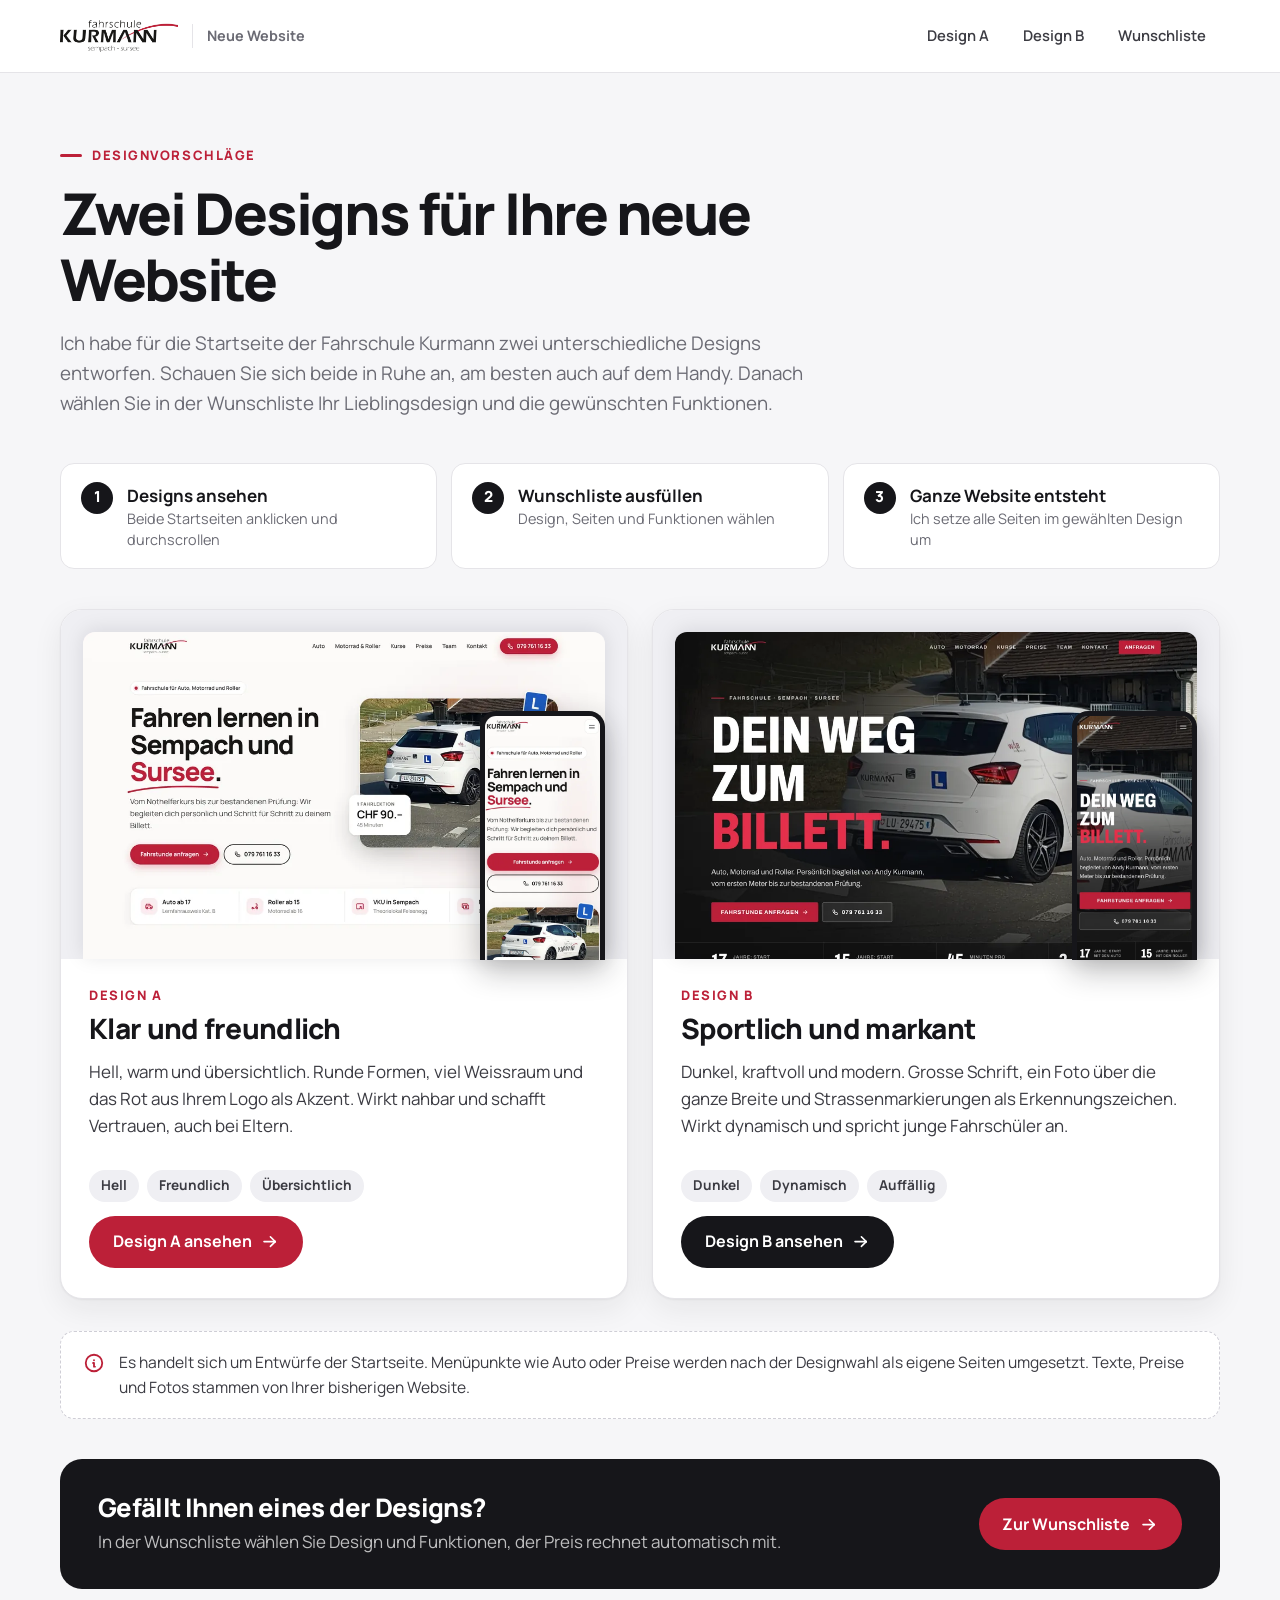
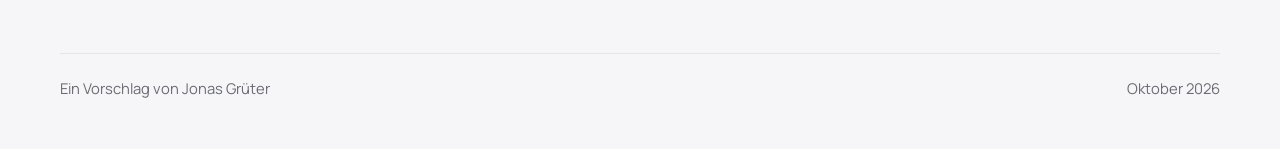
==== commit 1cbbe9bb: "Zwei Designvorschläge für die Startseite und Wunschliste Statt der fertigen Einseiten-Website gibt e" ====
--- a/index.html
+++ b/index.html
@@ -3,847 +3,139 @@
 <head>
   <meta charset="utf-8">
   <meta name="viewport" content="width=device-width, initial-scale=1">
-  <title>Fahrschule Kurmann | Auto, Motorrad und Roller in Sempach und Sursee</title>
-  <meta name="description" content="Fahrschule Kurmann in Sempach und Sursee: Fahrstunden für Auto, Motorrad und Roller, Motorrad-Grundkurse, VKU und WAB. Persönlich begleitet von Andy Kurmann.">
-  <link rel="canonical" href="https://www.kurmann-fahrschule.ch/">
+  <title>Designvorschläge | Neue Website Fahrschule Kurmann</title>
+  <meta name="description" content="Zwei Designvorschläge für die neue Website der Fahrschule Kurmann.">
+  <meta name="robots" content="noindex, nofollow">
   <meta name="theme-color" content="#bc2038">
-
-  <meta property="og:type" content="website">
-  <meta property="og:locale" content="de_CH">
-  <meta property="og:site_name" content="Fahrschule Kurmann">
-  <meta property="og:title" content="Fahrschule Kurmann | Sempach und Sursee">
-  <meta property="og:description" content="Fahrstunden für Auto, Motorrad und Roller, Motorrad-Grundkurse, VKU und WAB in Sempach und Sursee.">
-  <meta property="og:url" content="https://www.kurmann-fahrschule.ch/">
-  <meta property="og:image" content="https://www.kurmann-fahrschule.ch/assets/img/og-image.jpg">
-  <meta name="twitter:card" content="summary_large_image">
-
   <link rel="icon" href="favicon.svg" type="image/svg+xml">
   <link rel="apple-touch-icon" href="assets/img/apple-touch-icon.png">
   <link rel="preload" href="assets/fonts/manrope-latin-wght-normal.woff2" as="font" type="font/woff2" crossorigin>
-  <link rel="stylesheet" href="assets/css/style.css">
-  <script>document.documentElement.classList.add('js')</script>
-  <script src="assets/js/main.js" defer></script>
+  <link rel="stylesheet" href="assets/shared/basis.css">
+  <style>
+    .hero { padding: 64px 0 44px; max-width: 760px; }
+    .hero h1 { font-size: clamp(2.3rem, 5vw, 3.6rem); letter-spacing: -0.04em; margin-bottom: 16px; }
+    .hero p:not(.kicker) { color: var(--muted); font-size: 1.175rem; }
 
-  <script type="application/ld+json">
-  {
-    "@context": "https://schema.org",
-    "@type": "DrivingSchool",
-    "name": "Fahrschule Kurmann",
-    "url": "https://www.kurmann-fahrschule.ch/",
-    "logo": "https://www.kurmann-fahrschule.ch/assets/img/logo.png",
-    "image": "https://www.kurmann-fahrschule.ch/assets/img/og-image.jpg",
-    "description": "Fahrschule für Auto, Motorrad und Roller in Sempach und Sursee.",
-    "telephone": "+41 79 761 16 33",
-    "address": {
-      "@type": "PostalAddress",
-      "streetAddress": "Hubelmatt 21",
-      "postalCode": "6204",
-      "addressLocality": "Sempach",
-      "addressRegion": "LU",
-      "addressCountry": "CH"
-    },
-    "areaServed": ["Sempach", "Sursee", "Ballwil", "Emmen"],
-    "employee": [
-      { "@type": "Person", "name": "Andy Kurmann", "jobTitle": "Fahrlehrer Auto und Motorrad" },
-      { "@type": "Person", "name": "Priska Kurmann", "jobTitle": "Administration" }
-    ]
-  }
-  </script>
+    .steps { display: grid; grid-template-columns: repeat(3, 1fr); gap: 14px; margin-bottom: 40px; }
+    .steps li { display: flex; gap: 14px; align-items: flex-start; padding: 18px 20px; border-radius: var(--r); background: var(--white); border: 1px solid var(--line); }
+    .steps span { display: grid; place-items: center; width: 32px; height: 32px; flex: none; border-radius: 50%; background: var(--ink); color: #fff; font-weight: 800; font-size: .95rem; }
+    .steps strong { display: block; }
+    .steps small { display: block; color: var(--muted); font-size: .9rem; line-height: 1.45; }
+
+    .options { display: grid; grid-template-columns: 1fr 1fr; gap: 24px; }
+    .option { display: flex; flex-direction: column; overflow: hidden; border-radius: var(--r-lg); background: var(--white); border: 1px solid var(--line); box-shadow: var(--shadow); }
+    .shots { position: relative; display: block; padding: 22px 22px 0; background: var(--soft); }
+    .shot-desk { width: 100%; aspect-ratio: 16 / 10; object-fit: cover; object-position: top; border-radius: 12px 12px 0 0; box-shadow: 0 -2px 20px rgb(22 22 26 / 10%); }
+    .shot-mob { position: absolute; right: 22px; bottom: -1px; width: 22%; aspect-ratio: 1 / 2; object-fit: cover; object-position: top; border-radius: 16px 16px 0 0; border: 5px solid var(--ink); border-bottom: 0; box-shadow: 0 10px 30px rgb(22 22 26 / 30%); }
+    .option-body { display: flex; flex-direction: column; gap: 14px; flex: 1; padding: 26px 28px 30px; }
+    .option-tag { color: var(--red); font-size: .8125rem; font-weight: 800; letter-spacing: .12em; text-transform: uppercase; }
+    .option h2 { font-size: 1.75rem; margin-top: -8px; }
+    .option p { color: var(--ink-2); }
+    .option .btn { align-self: flex-start; margin-top: auto; }
+
+    .note { display: flex; gap: 14px; align-items: flex-start; margin: 32px 0 0; padding: 18px 22px; border-radius: var(--r); background: var(--white); border: 1px dashed #cfced6; color: var(--ink-2); font-size: .975rem; }
+    .note .i { color: var(--red); width: 22px; height: 22px; margin-top: 2px; }
+
+    .next { display: flex; align-items: center; justify-content: space-between; gap: 24px; flex-wrap: wrap; margin: 40px 0 24px; padding: 34px 38px; border-radius: var(--r-lg); background: var(--ink); color: #fff; }
+    .next h2 { font-size: 1.6rem; margin-bottom: 6px; }
+    .next p { color: rgb(255 255 255 / 72%); }
+
+    @media (max-width: 860px) {
+      .steps, .options { grid-template-columns: 1fr; }
+    }
+    @media (max-width: 640px) {
+      .hero { padding: 40px 0 28px; }
+      .option-body { padding: 22px 20px 24px; }
+      .shots { padding: 16px 16px 0; }
+      .shot-mob { right: 16px; }
+      .next { padding: 26px 22px; }
+      .next .btn { width: 100%; }
+    }
+  </style>
 </head>
-<body class="has-mobile-bar">
-  <a class="skip-link" href="#main">Zum Inhalt springen</a>
-
+<body>
   <!-- Icons: Tabler Icons (MIT), https://tabler.io/icons -->
   <svg xmlns="http://www.w3.org/2000/svg" style="display:none" aria-hidden="true">
-  <symbol id="i-car" viewBox="0 0 24 24"><path d="M5 17a2 2 0 1 0 4 0a2 2 0 1 0 -4 0"/><path d="M15 17a2 2 0 1 0 4 0a2 2 0 1 0 -4 0"/><path d="M5 17h-2v-6l2 -5h9l4 5h1a2 2 0 0 1 2 2v4h-2m-4 0h-6m-6 -6h15m-6 0v-5"/></symbol>
-  <symbol id="i-motorbike" viewBox="0 0 24 24"><path d="M2 16a3 3 0 1 0 6 0a3 3 0 1 0 -6 0"/><path d="M16 16a3 3 0 1 0 6 0a3 3 0 1 0 -6 0"/><path d="M7.5 14h5l4 -4h-10.5m1.5 4l4 -4"/><path d="M13 6h2l1.5 3l2 4"/></symbol>
-  <symbol id="i-caravan" viewBox="0 0 24 24"><path d="M7 18a2 2 0 1 0 4 0a2 2 0 0 0 -4 0"/><path d="M11 18h7a2 2 0 0 0 2 -2v-7a2 2 0 0 0 -2 -2h-9.5a5.5 5.5 0 0 0 -5.5 5.5v3.5a2 2 0 0 0 2 2h2"/><path d="M8 7l7 -3l1 3"/><path d="M13 11.5a.5 .5 0 0 1 .5 -.5h2a.5 .5 0 0 1 .5 .5v2a.5 .5 0 0 1 -.5 .5h-2a.5 .5 0 0 1 -.5 -.5l0 -2"/><path d="M20 16h2"/></symbol>
-  <symbol id="i-book" viewBox="0 0 24 24"><path d="M3 19a9 9 0 0 1 9 0a9 9 0 0 1 9 0"/><path d="M3 6a9 9 0 0 1 9 0a9 9 0 0 1 9 0"/><path d="M3 6l0 13"/><path d="M12 6l0 13"/><path d="M21 6l0 13"/></symbol>
-  <symbol id="i-chalkboard-teacher" viewBox="0 0 24 24"><path d="M8 19h-3a2 2 0 0 1 -2 -2v-10a2 2 0 0 1 2 -2h14a2 2 0 0 1 2 2v11a1 1 0 0 1 -1 1"/><path d="M12 14a2 2 0 1 0 4.001 -.001a2 2 0 0 0 -4.001 .001"/><path d="M17 19a2 2 0 0 0 -2 -2h-2a2 2 0 0 0 -2 2"/></symbol>
-  <symbol id="i-traffic-cone" viewBox="0 0 24 24"><path d="M4 20l16 0"/><path d="M9.4 10l5.2 0"/><path d="M7.8 15l8.4 0"/><path d="M6 20l5 -15h2l5 15"/></symbol>
-  <symbol id="i-map-pin" viewBox="0 0 24 24"><path d="M9 11a3 3 0 1 0 6 0a3 3 0 0 0 -6 0"/><path d="M17.657 16.657l-4.243 4.243a2 2 0 0 1 -2.827 0l-4.244 -4.243a8 8 0 1 1 11.314 0"/></symbol>
-  <symbol id="i-phone" viewBox="0 0 24 24"><path d="M5 4h4l2 5l-2.5 1.5a11 11 0 0 0 5 5l1.5 -2.5l5 2v4a2 2 0 0 1 -2 2a16 16 0 0 1 -15 -15a2 2 0 0 1 2 -2"/></symbol>
-  <symbol id="i-mail" viewBox="0 0 24 24"><path d="M3 7a2 2 0 0 1 2 -2h14a2 2 0 0 1 2 2v10a2 2 0 0 1 -2 2h-14a2 2 0 0 1 -2 -2v-10"/><path d="M3 7l9 6l9 -6"/></symbol>
-  <symbol id="i-cash" viewBox="0 0 24 24"><path d="M7 15h-3a1 1 0 0 1 -1 -1v-8a1 1 0 0 1 1 -1h12a1 1 0 0 1 1 1v3"/><path d="M7 10a1 1 0 0 1 1 -1h12a1 1 0 0 1 1 1v8a1 1 0 0 1 -1 1h-12a1 1 0 0 1 -1 -1l0 -8"/><path d="M12 14a2 2 0 1 0 4 0a2 2 0 0 0 -4 0"/></symbol>
-  <symbol id="i-license" viewBox="0 0 24 24"><path d="M15 21h-9a3 3 0 0 1 -3 -3v-1h10v2a2 2 0 0 0 4 0v-14a2 2 0 1 1 2 2h-2m2 -4h-11a3 3 0 0 0 -3 3v11"/><path d="M9 7l4 0"/><path d="M9 11l4 0"/></symbol>
-  <symbol id="i-arrow-right" viewBox="0 0 24 24"><path d="M5 12l14 0"/><path d="M13 18l6 -6"/><path d="M13 6l6 6"/></symbol>
-  <symbol id="i-arrow-up-right" viewBox="0 0 24 24"><path d="M17 7l-10 10"/><path d="M8 7l9 0l0 9"/></symbol>
-  <symbol id="i-menu-2" viewBox="0 0 24 24"><path d="M4 6l16 0"/><path d="M4 12l16 0"/><path d="M4 18l16 0"/></symbol>
-  <symbol id="i-x" viewBox="0 0 24 24"><path d="M18 6l-12 12"/><path d="M6 6l12 12"/></symbol>
-  <symbol id="i-info-circle" viewBox="0 0 24 24"><path d="M3 12a9 9 0 1 0 18 0a9 9 0 0 0 -18 0"/><path d="M12 9h.01"/><path d="M11 12h1v4h1"/></symbol>
-  <symbol id="i-calculator" viewBox="0 0 24 24"><path d="M4 5a2 2 0 0 1 2 -2h12a2 2 0 0 1 2 2v14a2 2 0 0 1 -2 2h-12a2 2 0 0 1 -2 -2l0 -14"/><path d="M8 8a1 1 0 0 1 1 -1h6a1 1 0 0 1 1 1v1a1 1 0 0 1 -1 1h-6a1 1 0 0 1 -1 -1l0 -1"/><path d="M8 14l0 .01"/><path d="M12 14l0 .01"/><path d="M16 14l0 .01"/><path d="M8 17l0 .01"/><path d="M12 17l0 .01"/><path d="M16 17l0 .01"/></symbol>
-  <symbol id="i-helmet" viewBox="0 0 24 24"><path d="M12 4a9 9 0 0 1 5.656 16h-11.312a9 9 0 0 1 5.656 -16"/><path d="M20 9h-8.8a1 1 0 0 0 -.968 1.246c.507 2 1.596 3.418 3.268 4.254c2 1 4.333 1.5 7 1.5"/></symbol>
-  <symbol id="i-file-text" viewBox="0 0 24 24"><path d="M14 3v4a1 1 0 0 0 1 1h4"/><path d="M17 21h-10a2 2 0 0 1 -2 -2v-14a2 2 0 0 1 2 -2h7l5 5v11a2 2 0 0 1 -2 2"/><path d="M9 9l1 0"/><path d="M9 13l6 0"/><path d="M9 17l6 0"/></symbol>
-  <symbol id="i-device-mobile" viewBox="0 0 24 24"><path d="M6 5a2 2 0 0 1 2 -2h8a2 2 0 0 1 2 2v14a2 2 0 0 1 -2 2h-8a2 2 0 0 1 -2 -2v-14"/><path d="M11 4h2"/><path d="M12 17v.01"/></symbol>
-  <symbol id="i-road" viewBox="0 0 24 24"><path d="M4 19l4 -14"/><path d="M16 5l4 14"/><path d="M12 8v-2"/><path d="M12 13v-2"/><path d="M12 18v-2"/></symbol>
+    <symbol id="i-arrow-right" viewBox="0 0 24 24"><path d="M5 12l14 0"/><path d="M13 18l6 -6"/><path d="M13 6l6 6"/></symbol>
+    <symbol id="i-info-circle" viewBox="0 0 24 24"><path d="M3 12a9 9 0 1 0 18 0a9 9 0 0 0 -18 0"/><path d="M12 9h.01"/><path d="M11 12h1v4h1"/></symbol>
   </svg>
 
-  <header class="site-header" id="top">
-    <div class="container header-inner">
-      <a class="brand" href="#top" aria-label="Fahrschule Kurmann, zum Seitenanfang">
-        <img src="assets/img/logo.png" alt="Fahrschule Kurmann Sempach Sursee" width="450" height="124">
+  <header class="top">
+    <div class="wrap top-inner">
+      <a class="top-brand" href="./">
+        <img src="assets/img/logo.png" alt="Fahrschule Kurmann" width="450" height="124">
+        <span>Neue Website</span>
       </a>
-
-      <nav class="main-nav" id="main-nav" aria-label="Hauptnavigation">
-        <ul>
-          <li><a href="#angebot">Angebot</a></li>
-          <li><a href="#ablauf">Weg zum Billett</a></li>
-          <li><a href="#motorrad">Motorrad</a></li>
-          <li><a href="#kurse">Kurse</a></li>
-          <li><a href="#preise">Preise</a></li>
-          <li><a href="#team">Team</a></li>
-          <li><a href="#kontakt">Kontakt</a></li>
-        </ul>
-        <a class="btn btn-primary nav-cta" href="tel:+41797611633">
-          <svg class="icon" aria-hidden="true"><use href="#i-phone"/></svg>
-          079 761 16 33
-        </a>
+      <nav class="top-links" aria-label="Designvorschläge">
+        <a href="design-a/">Design A</a>
+        <a href="design-b/">Design B</a>
+        <a href="wunschliste/">Wunschliste</a>
       </nav>
-
-      <button class="nav-toggle" type="button" aria-expanded="false" aria-controls="main-nav" aria-label="Menü öffnen">
-        <svg class="icon icon-open" aria-hidden="true"><use href="#i-menu-2"/></svg>
-        <svg class="icon icon-close" aria-hidden="true"><use href="#i-x"/></svg>
-      </button>
     </div>
   </header>
 
-  <main id="main">
+  <main class="wrap">
+    <div class="hero">
+      <p class="kicker">Designvorschläge</p>
+      <h1>Zwei Designs für Ihre neue Website</h1>
+      <p>Ich habe für die Startseite der Fahrschule Kurmann zwei unterschiedliche Designs entworfen. Schauen Sie sich beide in Ruhe an, am besten auch auf dem Handy. Danach wählen Sie in der Wunschliste Ihr Lieblingsdesign und die gewünschten Funktionen.</p>
+    </div>
 
-    <!-- Hero -->
-    <section class="hero">
-      <div class="container hero-grid">
-        <div class="hero-copy">
-          <p class="eyebrow"><span class="eyebrow-dot" aria-hidden="true"></span>Auto · Motorrad · Roller</p>
-          <h1>Fahren lernen in Sempach und <span class="swoosh">Sursee</span>.</h1>
-          <p class="lead">Vom Nothelferkurs bis zur bestandenen Prüfung: Wir begleiten dich persönlich und Schritt für Schritt zu deinem Billett.</p>
-          <div class="hero-actions">
-            <a class="btn btn-primary btn-lg" href="#kontakt">
-              Fahrstunde anfragen
-              <svg class="icon" aria-hidden="true"><use href="#i-arrow-right"/></svg>
-            </a>
-            <a class="btn btn-ghost btn-lg" href="#ablauf">So läufts ab</a>
-          </div>
-          <ul class="hero-facts">
-            <li><strong>ab 17</strong><span>Lernfahrausweis Auto</span></li>
-            <li><strong>ab 15</strong><span>Roller bis 45 km/h</span></li>
-            <li><strong>45 Min.</strong><span>pro Fahrlektion</span></li>
-          </ul>
+    <ol class="steps">
+      <li><span>1</span><div><strong>Designs ansehen</strong><small>Beide Startseiten anklicken und durchscrollen</small></div></li>
+      <li><span>2</span><div><strong>Wunschliste ausfüllen</strong><small>Design, Seiten und Funktionen wählen</small></div></li>
+      <li><span>3</span><div><strong>Ganze Website entsteht</strong><small>Ich setze alle Seiten im gewählten Design um</small></div></li>
+    </ol>
+
+    <div class="options">
+      <article class="option">
+        <a class="shots" href="design-a/" aria-label="Design A ansehen">
+          <img class="shot-desk" src="assets/img/vorschau-a.webp" width="960" height="600" alt="Startseite Design A am Computer">
+          <img class="shot-mob" src="assets/img/vorschau-a-mobil.webp" width="390" height="780" alt="Startseite Design A auf dem Handy">
+        </a>
+        <div class="option-body">
+          <span class="option-tag">Design A</span>
+          <h2>Klar und freundlich</h2>
+          <p>Hell, warm und übersichtlich. Runde Formen, viel Weissraum und das Rot aus Ihrem Logo als Akzent. Wirkt nahbar und schafft Vertrauen, auch bei Eltern.</p>
+          <ul class="chips"><li>Hell</li><li>Freundlich</li><li>Übersichtlich</li></ul>
+          <a class="btn btn-red" href="design-a/">Design A ansehen <svg class="i" aria-hidden="true"><use href="#i-arrow-right"/></svg></a>
         </div>
+      </article>
 
-        <div class="hero-media">
-          <img class="hero-img"
-               src="assets/img/hero-auto.webp"
-               srcset="assets/img/hero-auto-800.webp 800w, assets/img/hero-auto.webp 1400w"
-               sizes="(max-width: 960px) 100vw, 560px"
-               width="1400" height="1050"
-               alt="Weisses Fahrschulauto der Fahrschule Kurmann mit L-Schild auf einer Landstrasse"
-               fetchpriority="high">
-          <div class="l-plate" aria-hidden="true">L</div>
-          <div class="hero-badge">
-            <span class="hero-badge-label">1 Fahrlektion Auto</span>
-            <strong>CHF 90.–</strong>
-            <span class="hero-badge-sub">45 Minuten</span>
-          </div>
-          <div class="hero-pill">
-            <svg class="icon" aria-hidden="true"><use href="#i-cash"/></svg>
-            Bar, Twint oder Rechnung
-          </div>
+      <article class="option">
+        <a class="shots" href="design-b/" aria-label="Design B ansehen">
+          <img class="shot-desk" src="assets/img/vorschau-b.webp" width="960" height="600" alt="Startseite Design B am Computer">
+          <img class="shot-mob" src="assets/img/vorschau-b-mobil.webp" width="390" height="780" alt="Startseite Design B auf dem Handy">
+        </a>
+        <div class="option-body">
+          <span class="option-tag">Design B</span>
+          <h2>Sportlich und markant</h2>
+          <p>Dunkel, kraftvoll und modern. Grosse Schrift, ein Foto über die ganze Breite und Strassenmarkierungen als Erkennungszeichen. Wirkt dynamisch und spricht junge Fahrschüler an.</p>
+          <ul class="chips"><li>Dunkel</li><li>Dynamisch</li><li>Auffällig</li></ul>
+          <a class="btn btn-dark" href="design-b/">Design B ansehen <svg class="i" aria-hidden="true"><use href="#i-arrow-right"/></svg></a>
         </div>
+      </article>
+    </div>
+
+    <p class="note">
+      <svg class="i" aria-hidden="true"><use href="#i-info-circle"/></svg>
+      <span>Es handelt sich um Entwürfe der Startseite. Menüpunkte wie Auto oder Preise werden nach der Designwahl als eigene Seiten umgesetzt. Texte, Preise und Fotos stammen von Ihrer bisherigen Website.</span>
+    </p>
+
+    <div class="next">
+      <div>
+        <h2>Gefällt Ihnen eines der Designs?</h2>
+        <p>In der Wunschliste wählen Sie Design und Funktionen, der Preis rechnet automatisch mit.</p>
       </div>
-    </section>
-
-    <!-- Angebot -->
-    <section class="section" id="angebot">
-      <div class="container">
-        <div class="section-head reveal">
-          <p class="kicker">Angebot</p>
-          <h2>Alles für deinen Führerausweis</h2>
-          <p>Ob erstes Auto, Roller mit 15 oder das grosse Motorrad: Fahrunterricht, Kurse und Theorie bekommst du bei uns aus einer Hand.</p>
-        </div>
-
-        <div class="offer-grid">
-          <a class="offer-card reveal" href="#ablauf" data-tab-target="auto">
-            <span class="offer-icon"><svg class="icon" aria-hidden="true"><use href="#i-car"/></svg></span>
-            <span class="offer-cat">Kategorie B</span>
-            <h3>Auto</h3>
-            <p>Fahrstunden ab 17 Jahren und Begleitung durch die 12-monatige Lernphase bis zur Prüfung.</p>
-            <span class="offer-link">Zum Ablauf <svg class="icon" aria-hidden="true"><use href="#i-arrow-right"/></svg></span>
-          </a>
-          <a class="offer-card reveal" href="#motorrad">
-            <span class="offer-icon"><svg class="icon" aria-hidden="true"><use href="#i-motorbike"/></svg></span>
-            <span class="offer-cat">Kategorie A1 und A</span>
-            <h3>Motorrad und Roller</h3>
-            <p>Grundkurse, Einzelunterricht und Prüfungsvorbereitung für Roller und Motorrad ab 15 Jahren.</p>
-            <span class="offer-link">Kategorien ansehen <svg class="icon" aria-hidden="true"><use href="#i-arrow-right"/></svg></span>
-          </a>
-          <a class="offer-card reveal" href="#preise">
-            <span class="offer-icon"><svg class="icon" aria-hidden="true"><use href="#i-caravan"/></svg></span>
-            <span class="offer-cat">Kategorie BE</span>
-            <h3>Anhänger</h3>
-            <p>Fahrlektionen mit Anhängerzug, damit du auch mit Wohnwagen oder Pferdeanhänger sicher unterwegs bist.</p>
-            <span class="offer-link">Zu den Preisen <svg class="icon" aria-hidden="true"><use href="#i-arrow-right"/></svg></span>
-          </a>
-          <a class="offer-card reveal" href="#kurse">
-            <span class="offer-icon"><svg class="icon" aria-hidden="true"><use href="#i-chalkboard-teacher"/></svg></span>
-            <span class="offer-cat">VKU · WAB · Training</span>
-            <h3>Kurse</h3>
-            <p>Verkehrskunde in Sempach oder Emmen, WAB-Kurs in Ruswil und Manövertraining in Ballwil.</p>
-            <span class="offer-link">Zu den Kursen <svg class="icon" aria-hidden="true"><use href="#i-arrow-right"/></svg></span>
-          </a>
-        </div>
-      </div>
-    </section>
-
-    <!-- Weg zum Billett -->
-    <section class="section section-sand" id="ablauf">
-      <div class="container ablauf-grid">
-        <div class="ablauf-intro">
-          <div class="reveal">
-            <p class="kicker">Weg zum Billett</p>
-            <h2>Schritt für Schritt zum Führerausweis</h2>
-            <p>Hier siehst du, was wann zu tun ist. Das Gesuchsformular für den Lernfahrausweis bekommst du übrigens auch direkt bei uns.</p>
-          </div>
-
-          <div class="tabs" role="tablist" aria-label="Fahrzeug wählen">
-            <button class="tab" type="button" role="tab" id="tab-auto" aria-controls="panel-auto" aria-selected="true">
-              <svg class="icon" aria-hidden="true"><use href="#i-car"/></svg> Auto
-            </button>
-            <button class="tab" type="button" role="tab" id="tab-moto" aria-controls="panel-moto" aria-selected="false" tabindex="-1">
-              <svg class="icon" aria-hidden="true"><use href="#i-motorbike"/></svg> Motorrad und Roller
-            </button>
-          </div>
-
-          <div class="help-card reveal">
-            <svg class="icon" aria-hidden="true"><use href="#i-phone"/></svg>
-            <div>
-              <strong>Fragen zum Ablauf?</strong>
-              <p>Ruf Andy an: <a href="tel:+41797611633">079 761 16 33</a></p>
-            </div>
-          </div>
-        </div>
-
-        <div class="ablauf-steps">
-          <div class="tab-panel" id="panel-auto" role="tabpanel" aria-labelledby="tab-auto">
-            <h3 class="panel-title">Auto</h3>
-            <ol class="road">
-              <li class="road-step reveal">
-                <span class="road-num" aria-hidden="true">1</span>
-                <div class="road-body">
-                  <h4>Nothelferkurs</h4>
-                  <p>Besuche den Nothelferkurs, zum Beispiel beim <a href="https://www.samariterverein-sempach.ch/kurse/kursdaten-und-anmeldung/" target="_blank" rel="noopener">Samariterverein Sempach</a>. Den Ausweis brauchst du für dein Gesuch.</p>
-                </div>
-              </li>
-              <li class="road-step reveal">
-                <span class="road-num" aria-hidden="true">2</span>
-                <div class="road-body">
-                  <h4>Lernfahrausweis beantragen</h4>
-                  <p>Fülle das <a href="https://strassenverkehrsamt.lu.ch/Strassenverkehr/online_schalter/formulare" target="_blank" rel="noopener">Gesuchsformular (Formular 12)</a> aus und unterschreibe es. Bis 18 unterschreiben auch deine Eltern. Bring es mit dem Nothelferausweis persönlich zur Einwohnergemeinde, frühestens 6 Wochen vor deinem 17. Geburtstag.</p>
-                </div>
-              </li>
-              <li class="road-step reveal">
-                <span class="road-num" aria-hidden="true">3</span>
-                <div class="road-body">
-                  <h4>Theorie lernen</h4>
-                  <p>Lerne zuhause mit unserem Theorie-Lernprogramm für CHF 50.–. Persönlichen Theorieunterricht gibts auf Anfrage.</p>
-                </div>
-              </li>
-              <li class="road-step reveal">
-                <span class="road-num" aria-hidden="true">4</span>
-                <div class="road-body">
-                  <h4>Theorieprüfung</h4>
-                  <p>Die Theorieprüfung kannst du frühestens 1 Monat vor deinem 17. Geburtstag ablegen. Rund 3 Tage nach dem Bestehen erhältst du den Lernfahrausweis.</p>
-                </div>
-              </li>
-              <li class="road-step reveal">
-                <span class="road-num" aria-hidden="true">5</span>
-                <div class="road-body">
-                  <h4>Fahrstunden</h4>
-                  <p>Mit 17 und dem Lernfahrausweis in der Tasche gehts los. Eine Fahrlektion dauert 45 Minuten.</p>
-                </div>
-              </li>
-              <li class="road-step reveal">
-                <span class="road-num" aria-hidden="true">6</span>
-                <div class="road-body">
-                  <h4>Verkehrskundekurs VKU</h4>
-                  <p>Während der Fahrausbildung besuchst du den obligatorischen <a href="#kurse">VKU</a>: 8 Lektionen in unserem Theorielokal im Schulhaus Felsenegg in Sempach.</p>
-                </div>
-              </li>
-              <li class="road-step road-goal reveal">
-                <span class="road-num" aria-hidden="true"><svg class="icon"><use href="#i-license"/></svg></span>
-                <div class="road-body">
-                  <h4>Praktische Prüfung</h4>
-                  <p>Bist du unter 20, kannst du nach 12 Monaten Lernphase zur Prüfung. Danach erhältst du den Führerausweis auf Probe für 3 Jahre.</p>
-                </div>
-              </li>
-            </ol>
-
-            <p class="road-note reveal">
-              <svg class="icon" aria-hidden="true"><use href="#i-info-circle"/></svg>
-              <span><strong>Wichtig:</strong> Der eintägige <a href="#kurse">WAB-Kurs</a> muss im ersten Jahr nach der bestandenen Prüfung absolviert werden.</span>
-            </p>
-
-            <div class="phase-card reveal">
-              <p class="kicker kicker-light">Unter 20 Jahren</p>
-              <h4>So nutzt du die 12-monatige Lernphase</h4>
-              <p>Wer mit 17 bis 20 Jahren den Lernfahrausweis macht, muss 12 Monate üben, bevor die praktische Prüfung möglich ist. Unsere Empfehlung:</p>
-              <ol class="phase-list">
-                <li>Ab dem 17. Geburtstag 1 bis 2 Fahrlektionen pro Woche</li>
-                <li>Verkehrskundekurs VKU besuchen</li>
-                <li>Sobald du dich sicher fühlst, mit einer Begleitperson üben</li>
-                <li>Rund 2 Monate vor Ende der Lernphase Fahrstunden abmachen (Standortbestimmung)</li>
-                <li>Prüfungsvorbereitung mit dem Fahrlehrer</li>
-                <li>Praktische Fahrprüfung</li>
-              </ol>
-              <p class="phase-foot">Ab 20 Jahren entfällt die 12-monatige Lernphase.</p>
-            </div>
-          </div>
-
-          <div class="tab-panel" id="panel-moto" role="tabpanel" aria-labelledby="tab-moto">
-            <h3 class="panel-title">Motorrad und Roller</h3>
-            <ol class="road">
-              <li class="road-step reveal">
-                <span class="road-num" aria-hidden="true">1</span>
-                <div class="road-body">
-                  <h4>Nothelferkurs</h4>
-                  <p>Besuche den Nothelferkurs, zum Beispiel beim <a href="https://www.samariterverein-sempach.ch/kurse/kursdaten-und-anmeldung/" target="_blank" rel="noopener">Samariterverein Sempach</a>.</p>
-                </div>
-              </li>
-              <li class="road-step reveal">
-                <span class="road-num" aria-hidden="true">2</span>
-                <div class="road-body">
-                  <h4>Lernfahrausweis beantragen</h4>
-                  <p>Fülle das <a href="https://strassenverkehrsamt.lu.ch/Strassenverkehr/online_schalter/formulare" target="_blank" rel="noopener">Gesuchsformular (Formular 12)</a> aus und unterschreibe es. Bis 18 unterschreiben auch deine Eltern. Bring es mit dem Nothelferausweis persönlich zur Einwohnergemeinde.</p>
-                </div>
-              </li>
-              <li class="road-step reveal">
-                <span class="road-num" aria-hidden="true">3</span>
-                <div class="road-body">
-                  <h4>Theorie lernen</h4>
-                  <p>Lerne zuhause mit unserem Theorie-Lernprogramm für CHF 50.–. Persönlichen Theorieunterricht gibts auf Anfrage.</p>
-                </div>
-              </li>
-              <li class="road-step reveal">
-                <span class="road-num" aria-hidden="true">4</span>
-                <div class="road-body">
-                  <h4>Theorieprüfung</h4>
-                  <p>Möglich ab 1 Monat vor dem Mindestalter. Danach erhältst du den Lernfahrausweis. Er gilt zuerst 4 Monate und wird nach dem Grundkurs um 12 Monate verlängert.</p>
-                </div>
-              </li>
-              <li class="road-step reveal">
-                <span class="road-num" aria-hidden="true">5</span>
-                <div class="road-body">
-                  <h4>Grundkurs</h4>
-                  <p>Der Grundkurs besteht aus drei Teilen und findet auf den Übungsplätzen in Sursee, Ballwil oder Emmen statt.</p>
-                </div>
-              </li>
-              <li class="road-step reveal">
-                <span class="road-num" aria-hidden="true">6</span>
-                <div class="road-body">
-                  <h4>Verkehrskundekurs VKU</h4>
-                  <p>Im Verlauf der Ausbildung besuchst du den obligatorischen <a href="#kurse">VKU</a> mit 8 Lektionen im Schulhaus Felsenegg in Sempach.</p>
-                </div>
-              </li>
-              <li class="road-step road-goal reveal">
-                <span class="road-num" aria-hidden="true"><svg class="icon"><use href="#i-license"/></svg></span>
-                <div class="road-body">
-                  <h4>Praktische Prüfung</h4>
-                  <p>Mit gezielter Prüfungsvorbereitung, einzeln oder in der Kleingruppe. Und natürlich mit Erfolg!</p>
-                </div>
-              </li>
-            </ol>
-          </div>
-        </div>
-      </div>
-    </section>
-
-    <!-- Motorrad -->
-    <section class="section" id="motorrad">
-      <div class="container">
-        <div class="moto-top">
-          <div class="moto-copy reveal">
-            <p class="kicker">Motorrad und Roller</p>
-            <h2>Zwei Räder, volle Kontrolle</h2>
-            <p>Im Grundkurs übst du in der Gruppe die wichtigsten Manöver auf dem Übungsplatz. Danach bereiten wir dich gezielt auf die Prüfung vor, einzeln oder in der Kleingruppe.</p>
-            <ul class="moto-stats">
-              <li><strong>3 Teile</strong><span>Grundkurs, je CHF 160.–</span></li>
-              <li><strong>ab CHF 35.–</strong><span>Prüfungsvorbereitung in der 3er-Gruppe</span></li>
-              <li><strong>jeden Mittwoch</strong><span>Manövertraining in Ballwil</span></li>
-            </ul>
-          </div>
-          <figure class="moto-figure reveal">
-            <img src="assets/img/grundkurs.webp" width="1024" height="768" loading="lazy"
-                 alt="Teilnehmende eines Motorrad-Grundkurses mit dem Fahrlehrer auf dem Übungsplatz">
-          </figure>
-        </div>
-
-        <h3 class="sub-head reveal">Welche Kategorie passt zu dir?</h3>
-        <div class="cat-grid">
-          <article class="cat-card reveal">
-            <div class="cat-img"><img src="assets/img/kat-roller-45.webp" width="800" height="600" loading="lazy" alt="Roller bis 50 cm³"></div>
-            <div class="cat-body">
-              <div class="cat-head"><span class="cat-badge">A1</span><span class="cat-age">ab 15 Jahren</span></div>
-              <h4>Roller bis 45 km/h</h4>
-              <ul class="cat-specs">
-                <li>bis 50 cm³</li>
-                <li>max. 4 kW</li>
-                <li>max. 45 km/h</li>
-              </ul>
-              <a class="btn btn-outline btn-sm" href="#kontakt" data-topic="Motorrad/Roller: Kategorie A1 bis 45 km/h">Jetzt anmelden</a>
-            </div>
-          </article>
-          <article class="cat-card reveal">
-            <div class="cat-img"><img src="assets/img/kat-a1-125.webp" width="800" height="600" loading="lazy" alt="Roller bis 125 cm³"></div>
-            <div class="cat-body">
-              <div class="cat-head"><span class="cat-badge">A1</span><span class="cat-age">ab 16 Jahren</span></div>
-              <h4>Roller und Motorrad bis 125 cm³</h4>
-              <ul class="cat-specs">
-                <li>bis 125 cm³</li>
-                <li>max. 11 kW</li>
-              </ul>
-              <a class="btn btn-outline btn-sm" href="#kontakt" data-topic="Motorrad/Roller: Kategorie A1 bis 125 cm³">Jetzt anmelden</a>
-            </div>
-          </article>
-          <article class="cat-card reveal">
-            <div class="cat-img"><img src="assets/img/kat-a-35kw.webp" width="800" height="600" loading="lazy" alt="Motorrad mit maximal 35 kW"></div>
-            <div class="cat-body">
-              <div class="cat-head"><span class="cat-badge">A</span><span class="cat-age">ab 18 Jahren</span></div>
-              <h4>Motorrad bis 35 kW</h4>
-              <ul class="cat-specs">
-                <li>max. 35 kW</li>
-                <li>weniger als 0.20 kW/kg</li>
-              </ul>
-              <a class="btn btn-outline btn-sm" href="#kontakt" data-topic="Motorrad: Kategorie A bis 35 kW">Jetzt anmelden</a>
-            </div>
-          </article>
-          <article class="cat-card reveal">
-            <div class="cat-img"><img src="assets/img/kat-a.webp" width="800" height="600" loading="lazy" alt="Sportliches Motorrad über 35 kW"></div>
-            <div class="cat-body">
-              <div class="cat-head"><span class="cat-badge">A</span><span class="cat-age">ab 20 Jahren</span></div>
-              <h4>Motorrad unbeschränkt</h4>
-              <ul class="cat-specs">
-                <li>mehr als 35 kW oder mehr als 0.20 kW/kg</li>
-                <li>Direkteinstieg nicht möglich</li>
-              </ul>
-              <a class="btn btn-outline btn-sm" href="#kontakt" data-topic="Motorrad: Kategorie A unbeschränkt">Jetzt anmelden</a>
-            </div>
-          </article>
-        </div>
-        <p class="cat-more reveal">
-          <svg class="icon" aria-hidden="true"><use href="#i-info-circle"/></svg>
-          <span>Alle Ausweiskategorien im Detail findest du auf <a href="https://fuehrerausweise.ch/ausweiskategorien/" target="_blank" rel="noopener">fuehrerausweise.ch</a>.</span>
-        </p>
-      </div>
-    </section>
-
-    <!-- Kurse -->
-    <section class="section section-sand" id="kurse">
-      <div class="container">
-        <div class="section-head reveal">
-          <p class="kicker">Kurse</p>
-          <h2>Kurse rund um deine Ausbildung</h2>
-          <p>Pflichtkurse und Training: Hier findest du alles zu VKU, WAB und unserem Manövertraining.</p>
-        </div>
-
-        <div class="course-grid">
-          <article class="course-card reveal">
-            <img class="course-img" src="assets/img/vku.webp" width="1200" height="724" loading="lazy" alt="Unterlagen im Theorielokal für den Verkehrskundekurs">
-            <div class="course-body">
-              <span class="course-tag">Pflicht für Auto und Motorrad</span>
-              <h3>Verkehrskunde VKU</h3>
-              <p>Der obligatorische Verkehrskundekurs findet in unserem Theorielokal in Sempach statt.</p>
-              <dl class="facts">
-                <div><dt>Dauer</dt><dd>8 Lektionen an 4 Abenden</dd></div>
-                <div><dt>Zeit</dt><dd>19.15 bis ca. 21.15 Uhr</dd></div>
-                <div><dt>Ort</dt><dd>Schulhaus Felsenegg, Sempach</dd></div>
-                <div><dt>Preis</dt><dd>CHF 250.– inkl. Lehrbücher</dd></div>
-              </dl>
-              <p class="course-note">Auch in Emmen möglich, als Wochenkurs (Mo bis Do) oder Wochenendkurs (Sa und So).</p>
-              <a class="btn btn-primary btn-sm" href="#kontakt" data-topic="VKU Verkehrskunde: Kursdaten">Kursdaten anfragen</a>
-            </div>
-          </article>
-
-          <article class="course-card reveal">
-            <img class="course-img" src="assets/img/wab.webp" width="600" height="300" loading="lazy" alt="Auto beim Ausweichmanöver auf dem WAB-Trainingsgelände">
-            <div class="course-body">
-              <span class="course-tag">Pflicht nach der Prüfung</span>
-              <h3>WAB-Kurs</h3>
-              <p>Für alle Neulenkerinnen und Neulenker ist ein Kurstag obligatorisch. Er muss im ersten Jahr nach der Prüfung absolviert werden.</p>
-              <dl class="facts">
-                <div><dt>Dauer</dt><dd>1 Kurstag</dd></div>
-                <div><dt>Ort</dt><dd>WAB Zentralschweiz, Ruswil</dd></div>
-                <div><dt>Preis</dt><dd>Mo bis Fr: CHF 295.–<br>Samstag: CHF 315.–</dd></div>
-              </dl>
-              <p class="course-note">Bei uns ausgebildet? Dann erhältst du einen WAB-Gutschein. Gib ihn am Kurstag dem Moderator ab.</p>
-              <div class="bonus">
-                <strong>CHF 20.– für dich</strong>
-                <p>Melde auch Kolleginnen und Kollegen über uns an: Bei der Anmeldung unter Fahrschule «Fahrschule Kurmann Sempach» wählen und uns per E-Mail oder SMS Bescheid geben. Pro Person erhältst du nach dem WAB-Abschluss CHF 20.–.</p>
-              </div>
-              <a class="btn btn-primary btn-sm" href="https://www.wab-luzern.ch/wab" target="_blank" rel="noopener">
-                Zur WAB-Anmeldung
-                <svg class="icon" aria-hidden="true"><use href="#i-arrow-up-right"/></svg>
-              </a>
-            </div>
-          </article>
-
-          <article class="course-card reveal">
-            <img class="course-img" src="assets/img/manoever.webp" width="800" height="900" loading="lazy" alt="Motorräder beim Manövertraining zwischen Pylonen">
-            <div class="course-body">
-              <span class="course-tag">Motorrad</span>
-              <h3>Manövertraining</h3>
-              <p>Üben, üben, üben: Trainiere die Prüfungsmanöver mit dem Fahrlehrer, ganz ohne Anmeldung.</p>
-              <dl class="facts">
-                <div><dt>Wann</dt><dd>Jeden Mittwoch, 18.30 bis 20.00 Uhr</dd></div>
-                <div><dt>Ort</dt><dd>Übungsplatz Ballwil</dd></div>
-                <div><dt>Preis</dt><dd>CHF 30.–</dd></div>
-                <div><dt>Anmeldung</dt><dd>nicht nötig</dd></div>
-              </dl>
-              <a class="btn btn-primary btn-sm" href="https://www.google.com/maps/search/?api=1&amp;query=47.1474453%2C8.3196043" target="_blank" rel="noopener">
-                Route nach Ballwil
-                <svg class="icon" aria-hidden="true"><use href="#i-arrow-up-right"/></svg>
-              </a>
-            </div>
-          </article>
-        </div>
-      </div>
-    </section>
-
-    <!-- Preise -->
-    <section class="section" id="preise">
-      <div class="container">
-        <div class="section-head reveal">
-          <p class="kicker">Preise</p>
-          <h2>Faire Preise, klar aufgelistet</h2>
-          <p>Alle Preise in Schweizer Franken. Eine Fahrlektion dauert 45 Minuten.</p>
-        </div>
-
-        <div class="price-layout">
-          <div class="price-grid">
-            <div class="price-card reveal">
-              <h3><svg class="icon" aria-hidden="true"><use href="#i-car"/></svg> Auto <span>Kat. B</span></h3>
-              <table class="price-table">
-                <tr><th scope="row">1 Lektion praktischer Fahrunterricht<small>45 Minuten</small></th><td>90.–</td></tr>
-                <tr><th scope="row">Administration und Versicherungsanteil</th><td>80.–</td></tr>
-              </table>
-            </div>
-
-            <div class="price-card reveal">
-              <h3><svg class="icon" aria-hidden="true"><use href="#i-caravan"/></svg> Anhänger <span>Kat. BE</span></h3>
-              <table class="price-table">
-                <tr><th scope="row">1 Lektion mit Anhängerzug<small>eigener Anhänger: CHF 10.–</small></th><td>110.–</td></tr>
-                <tr><th scope="row">Administration und Versicherungsanteil</th><td>80.–</td></tr>
-              </table>
-            </div>
-
-            <div class="price-card reveal">
-              <h3><svg class="icon" aria-hidden="true"><use href="#i-motorbike"/></svg> Motorrad <span>Grundkurs</span></h3>
-              <table class="price-table">
-                <tr><th scope="row">Grundkurs I</th><td>160.–</td></tr>
-                <tr><th scope="row">Grundkurs II</th><td>160.–</td></tr>
-                <tr><th scope="row">Grundkurs III</th><td>160.–</td></tr>
-              </table>
-            </div>
-
-            <div class="price-card reveal">
-              <h3><svg class="icon" aria-hidden="true"><use href="#i-helmet"/></svg> Motorrad <span>Prüfungsvorbereitung</span></h3>
-              <table class="price-table">
-                <tr><th scope="row">Einzelunterricht<small>1 Fahrer</small></th><td>90.–</td></tr>
-                <tr><th scope="row">2er-Gruppe<small>2 Fahrer</small></th><td>45.–</td></tr>
-                <tr><th scope="row">3er-Gruppe<small>3 Fahrer</small></th><td>35.–</td></tr>
-                <tr><th scope="row">Manövertraining Ballwil</th><td>30.–</td></tr>
-              </table>
-            </div>
-
-            <div class="price-card reveal">
-              <h3><svg class="icon" aria-hidden="true"><use href="#i-book"/></svg> Theorie</h3>
-              <table class="price-table">
-                <tr><th scope="row">Theorie-Lernprogramm für zuhause</th><td>50.–</td></tr>
-                <tr><th scope="row">Einzelunterricht pro Lektion</th><td>60.–</td></tr>
-                <tr><th scope="row">Theoriekurse</th><td class="on-request">auf Anfrage</td></tr>
-                <tr><th scope="row">Diverses Lehrmaterial</th><td class="on-request">auf Anfrage</td></tr>
-              </table>
-            </div>
-
-            <div class="price-card reveal">
-              <h3><svg class="icon" aria-hidden="true"><use href="#i-chalkboard-teacher"/></svg> Kurse <span>VKU und WAB</span></h3>
-              <table class="price-table">
-                <tr><th scope="row">VKU-Kurs inkl. Lehrbücher</th><td>250.–</td></tr>
-                <tr><th scope="row">WAB-Kurs Montag bis Freitag<small>inkl. Pausenkaffee und Gipfeli</small></th><td>295.–</td></tr>
-                <tr><th scope="row">WAB-Kurs Samstag<small>inkl. Pausenkaffee und Gipfeli</small></th><td>315.–</td></tr>
-              </table>
-            </div>
-          </div>
-
-          <aside class="price-side">
-            <div class="calc-card reveal" id="rechner">
-              <h3><svg class="icon" aria-hidden="true"><use href="#i-calculator"/></svg> Kostenrechner Auto</h3>
-              <p class="calc-intro">Schätze grob, was dein Auto-Billett bei uns kostet.</p>
-
-              <div class="calc-field">
-                <label for="calc-lessons">Anzahl Fahrlektionen</label>
-                <output id="calc-lessons-out" for="calc-lessons">20</output>
-              </div>
-              <input type="range" id="calc-lessons" min="1" max="60" step="1" value="20">
-
-              <label class="check"><input type="checkbox" id="calc-vku" checked> VKU-Kurs (CHF 250.–)</label>
-              <label class="check"><input type="checkbox" id="calc-theory" checked> Theorie-Lernprogramm (CHF 50.–)</label>
-
-              <dl class="calc-lines">
-                <div><dt>Fahrlektionen <span id="calc-lessons-calc">20 × 90.–</span></dt><dd id="calc-lessons-sum">1’800.–</dd></div>
-                <div><dt>Administration und Versicherung</dt><dd>80.–</dd></div>
-                <div id="calc-vku-line"><dt>VKU-Kurs</dt><dd>250.–</dd></div>
-                <div id="calc-theory-line"><dt>Theorie-Lernprogramm</dt><dd>50.–</dd></div>
-              </dl>
-              <div class="calc-total">
-                <span>Total geschätzt</span>
-                <strong id="calc-total">CHF 2’180.–</strong>
-              </div>
-              <p class="calc-hint">Wie viele Lektionen du brauchst, ist ganz individuell. Nicht enthalten: Nothelferkurs, Gebühren des Strassenverkehrsamts und WAB-Kurs.</p>
-            </div>
-
-            <div class="pay-card reveal">
-              <h3>So bezahlst du</h3>
-              <ul class="pay-chips">
-                <li><svg class="icon" aria-hidden="true"><use href="#i-cash"/></svg> Bar</li>
-                <li><svg class="icon" aria-hidden="true"><use href="#i-device-mobile"/></svg> Twint</li>
-                <li><svg class="icon" aria-hidden="true"><use href="#i-file-text"/></svg> Rechnung</li>
-              </ul>
-              <p>Wann du einzahlst, entscheidest du selbst. Nach der Prüfung erhältst du eine Endabrechnung mit der Anzahl Lektionen und dem bereits bezahlten Betrag.</p>
-            </div>
-          </aside>
-        </div>
-      </div>
-    </section>
-
-    <!-- Team -->
-    <section class="section section-dark" id="team">
-      <div class="container team-grid">
-        <div class="team-intro reveal">
-          <p class="kicker kicker-light">Team</p>
-          <h2>Die Menschen hinter der Fahrschule</h2>
-          <p>Bei uns hast du feste Ansprechpersonen, vom ersten Anruf bis zur bestandenen Prüfung.</p>
-        </div>
-        <div class="team-cards">
-          <article class="person reveal">
-            <img class="person-photo" src="assets/img/andy-kurmann.webp" width="250" height="340" loading="lazy" alt="Porträt von Andy Kurmann">
-            <div class="person-body">
-              <h3>Andy Kurmann</h3>
-              <p class="person-role">Fahrlehrer Auto und Motorrad</p>
-              <a class="person-phone" href="tel:+41797611633"><svg class="icon" aria-hidden="true"><use href="#i-phone"/></svg> 079 761 16 33</a>
-            </div>
-          </article>
-          <article class="person reveal">
-            <div class="person-photo person-initials" aria-hidden="true">PK</div>
-            <div class="person-body">
-              <h3>Priska Kurmann</h3>
-              <p class="person-role">Administration, für alles hinter den Kulissen</p>
-              <a class="person-phone" href="tel:+41414670487"><svg class="icon" aria-hidden="true"><use href="#i-phone"/></svg> 041 467 04 87</a>
-            </div>
-          </article>
-        </div>
-      </div>
-    </section>
-
-    <!-- Standorte -->
-    <section class="section" id="standorte">
-      <div class="container">
-        <div class="section-head reveal">
-          <p class="kicker">Standorte</p>
-          <h2>Hier findest du uns</h2>
-          <p>Theorie in Sempach und Emmenbrücke, Grundkurse auf drei Übungsplätzen in der Region.</p>
-        </div>
-
-        <div class="place-grid">
-          <div class="place-group reveal">
-            <h3><svg class="icon" aria-hidden="true"><use href="#i-chalkboard-teacher"/></svg> Theorie und VKU</h3>
-            <ul>
-              <li>
-                <div><strong>Theorielokal Sempach</strong><span>Schulhaus Felsenegg, 6204 Sempach</span></div>
-                <a href="https://www.google.com/maps/search/?api=1&amp;query=47.1329153%2C8.1923827" target="_blank" rel="noopener" aria-label="Route zum Theorielokal Sempach">Route</a>
-              </li>
-              <li>
-                <div><strong>Theorielokal Emmenbrücke</strong><span>Fahrschulcenter Luzern, Bahnhofstrasse 12, 6020 Emmenbrücke</span></div>
-                <a href="https://www.google.com/maps/search/?api=1&amp;query=47.0701386%2C8.2830215" target="_blank" rel="noopener" aria-label="Route zum Theorielokal Emmenbrücke">Route</a>
-              </li>
-            </ul>
-          </div>
-          <div class="place-group reveal">
-            <h3><svg class="icon" aria-hidden="true"><use href="#i-traffic-cone"/></svg> Motorrad-Grundkurse</h3>
-            <ul>
-              <li>
-                <div><strong>Übungsplatz Sursee</strong><span>Grundkurse</span></div>
-                <a href="https://www.google.com/maps/search/?api=1&amp;query=47.1640434%2C8.1054352" target="_blank" rel="noopener" aria-label="Route zum Übungsplatz Sursee">Route</a>
-              </li>
-              <li>
-                <div><strong>Übungsplatz Ballwil</strong><span>Grundkurse und Manövertraining</span></div>
-                <a href="https://www.google.com/maps/search/?api=1&amp;query=47.1474453%2C8.3196043" target="_blank" rel="noopener" aria-label="Route zum Übungsplatz Ballwil">Route</a>
-              </li>
-              <li>
-                <div><strong>Emmen, Parkplatz Mooshüsli</strong><span>Grundkurse</span></div>
-                <a href="https://www.google.com/maps/search/?api=1&amp;query=47.0789562%2C8.2899176" target="_blank" rel="noopener" aria-label="Route zum Parkplatz Mooshüsli in Emmen">Route</a>
-              </li>
-            </ul>
-          </div>
-          <div class="place-group reveal">
-            <h3><svg class="icon" aria-hidden="true"><use href="#i-road"/></svg> WAB-Kurse</h3>
-            <ul>
-              <li>
-                <div><strong>WAB Zentralschweiz</strong><span>Ruswil</span></div>
-                <a href="https://www.google.com/maps/search/?api=1&amp;query=47.0800168%2C8.1164514" target="_blank" rel="noopener" aria-label="Route zum WAB-Kursort in Ruswil">Route</a>
-              </li>
-            </ul>
-          </div>
-        </div>
-      </div>
-    </section>
-
-    <!-- Kontakt -->
-    <section class="section section-sand" id="kontakt">
-      <div class="container contact-grid">
-        <div class="contact-info reveal">
-          <p class="kicker">Kontakt</p>
-          <h2>Melde dich bei uns</h2>
-          <p>Schreib uns über das Formular oder ruf direkt an. Hörst du innert 48 Stunden nichts von uns, ruf uns bitte an.</p>
-
-          <ul class="contact-list">
-            <li>
-              <span class="contact-icon"><svg class="icon" aria-hidden="true"><use href="#i-device-mobile"/></svg></span>
-              <div><span class="contact-label">Mobile Andy</span><a href="tel:+41797611633">079 761 16 33</a></div>
-            </li>
-            <li>
-              <span class="contact-icon"><svg class="icon" aria-hidden="true"><use href="#i-phone"/></svg></span>
-              <div><span class="contact-label">Telefon</span><a href="tel:+41414670487">041 467 04 87</a></div>
-            </li>
-            <li>
-              <span class="contact-icon"><svg class="icon" aria-hidden="true"><use href="#i-mail"/></svg></span>
-              <div><span class="contact-label">E-Mail</span><a data-mail href="#kontakt">fahrschule-kurmann [at] bluewin.ch</a></div>
-            </li>
-            <li>
-              <span class="contact-icon"><svg class="icon" aria-hidden="true"><use href="#i-map-pin"/></svg></span>
-              <div><span class="contact-label">Adresse</span><a href="https://www.google.com/maps/search/?api=1&amp;query=Hubelmatt+21%2C+6204+Sempach" target="_blank" rel="noopener">Hubelmatt 21, 6204 Sempach</a></div>
-            </li>
-          </ul>
-        </div>
-
-        <div class="form-card reveal">
-          <form class="contact-form" id="contact-form" novalidate>
-            <div class="field field-full">
-              <label for="f-topic">Worum gehts?</label>
-              <select id="f-topic" name="topic">
-                <option>Fahrstunden Auto</option>
-                <option>Motorrad/Roller: Kategorie A1 bis 45 km/h</option>
-                <option>Motorrad/Roller: Kategorie A1 bis 125 cm³</option>
-                <option>Motorrad: Kategorie A bis 35 kW</option>
-                <option>Motorrad: Kategorie A unbeschränkt</option>
-                <option>Anhänger Kategorie BE</option>
-                <option>VKU Verkehrskunde: Kursdaten</option>
-                <option>WAB-Kurs</option>
-                <option>Theorie</option>
-                <option>Allgemeine Frage</option>
-              </select>
-            </div>
-            <div class="field">
-              <label for="f-firstname">Vorname <span class="req" aria-hidden="true">*</span></label>
-              <input id="f-firstname" name="firstname" type="text" autocomplete="given-name" required>
-            </div>
-            <div class="field">
-              <label for="f-lastname">Name <span class="req" aria-hidden="true">*</span></label>
-              <input id="f-lastname" name="lastname" type="text" autocomplete="family-name" required>
-            </div>
-            <div class="field">
-              <label for="f-phone">Telefon <span class="req" aria-hidden="true">*</span></label>
-              <input id="f-phone" name="phone" type="tel" autocomplete="tel" required>
-            </div>
-            <div class="field">
-              <label for="f-email">E-Mail</label>
-              <input id="f-email" name="email" type="email" autocomplete="email">
-            </div>
-            <div class="field">
-              <label for="f-city">PLZ / Ort</label>
-              <input id="f-city" name="city" type="text" autocomplete="address-level2">
-            </div>
-            <div class="field">
-              <label for="f-birthday">Geburtsdatum</label>
-              <input id="f-birthday" name="birthday" type="date" autocomplete="bday">
-            </div>
-            <div class="field field-full">
-              <label for="f-reg">Reg.-Nummer <span class="optional">(falls vorhanden)</span></label>
-              <input id="f-reg" name="reg" type="text">
-            </div>
-            <div class="field field-full">
-              <label for="f-message">Nachricht</label>
-              <textarea id="f-message" name="message" rows="4" placeholder="Wann hast du Zeit? Hast du schon Fahrpraxis?"></textarea>
-            </div>
-            <div class="field-full form-actions">
-              <button class="btn btn-primary btn-lg" type="submit">
-                Nachricht senden
-                <svg class="icon" aria-hidden="true"><use href="#i-arrow-right"/></svg>
-              </button>
-              <p class="form-hint">Beim Senden öffnet sich dein E-Mail-Programm mit der fertigen Nachricht.</p>
-            </div>
-            <div class="form-status field-full" id="form-status" role="status" aria-live="polite" hidden></div>
-          </form>
-          <noscript>
-            <p class="form-noscript">Das Formular braucht JavaScript. Ruf uns einfach an oder schreib an fahrschule-kurmann [at] bluewin.ch.</p>
-          </noscript>
-        </div>
-      </div>
-    </section>
+      <a class="btn btn-red" href="wunschliste/">Zur Wunschliste <svg class="i" aria-hidden="true"><use href="#i-arrow-right"/></svg></a>
+    </div>
   </main>
 
-  <footer class="site-footer">
-    <div class="container footer-grid">
-      <div class="footer-brand">
-        <img src="assets/img/logo-hell.png" alt="Fahrschule Kurmann" width="450" height="124" loading="lazy">
-        <p>Fahrschule für Auto, Motorrad und Roller in Sempach und Sursee.</p>
-      </div>
-      <div>
-        <h3>Kontakt</h3>
-        <address>
-          Fahrschule Kurmann<br>
-          Andy Kurmann<br>
-          Hubelmatt 21<br>
-          CH-6204 Sempach LU
-        </address>
-        <p>
-          <a href="tel:+41414670487">041 467 04 87</a><br>
-          <a href="tel:+41797611633">079 761 16 33</a><br>
-          <a data-mail href="#kontakt">fahrschule-kurmann [at] bluewin.ch</a>
-        </p>
-      </div>
-      <div>
-        <h3>Seiten</h3>
-        <ul class="footer-links">
-          <li><a href="#ablauf">Weg zum Billett</a></li>
-          <li><a href="#motorrad">Motorrad und Roller</a></li>
-          <li><a href="#kurse">VKU und WAB</a></li>
-          <li><a href="#preise">Preise</a></li>
-          <li><a href="#standorte">Standorte</a></li>
-        </ul>
-      </div>
-      <div>
-        <h3>Partner</h3>
-        <div class="partner-logos">
-          <a href="https://www.wab-luzern.ch/motorrad" target="_blank" rel="noopener" title="Moto-Driving-Team, WAB Motorradkurse">
-            <img src="assets/img/partner-mdt.png" alt="Moto-Driving-Team" width="144" height="101" loading="lazy">
-          </a>
-          <a href="https://www.wab-luzern.ch/wab" target="_blank" rel="noopener" title="WAB Luzern">
-            <img src="assets/img/partner-wab.png" alt="WAB Luzern" width="267" height="142" loading="lazy">
-          </a>
-        </div>
-      </div>
-    </div>
-    <div class="container footer-bottom">
-      <p>© <span data-year>2026</span> Fahrschule Kurmann, Sempach</p>
-      <nav aria-label="Rechtliches">
-        <a href="datenschutz.html">Datenschutz</a>
-        <a href="impressum.html">Impressum</a>
-      </nav>
+  <footer class="foot">
+    <div class="wrap foot-inner">
+      <span>Ein Vorschlag von Jonas Grüter</span>
+      <span>Oktober 2026</span>
     </div>
   </footer>
-
-  <div class="mobile-bar" aria-label="Schnellkontakt">
-    <a class="btn btn-ghost-dark" href="tel:+41797611633"><svg class="icon" aria-hidden="true"><use href="#i-phone"/></svg> Anrufen</a>
-    <a class="btn btn-primary" href="#kontakt"><svg class="icon" aria-hidden="true"><use href="#i-mail"/></svg> Anfragen</a>
-  </div>
 </body>
 </html>
--- a/assets/shared/basis.css
+++ b/assets/shared/basis.css
@@ -0,0 +1,97 @@
+/* Übersicht und Wunschliste: neutrales Grund-Design für die Präsentation */
+
+@font-face {
+  font-family: "Manrope";
+  src: url("../fonts/manrope-latin-wght-normal.woff2") format("woff2");
+  font-weight: 200 800; font-display: swap;
+  unicode-range: U+0000-00FF, U+0131, U+0152-0153, U+02BB-02BC, U+02C6, U+02DA, U+02DC, U+0304, U+0308, U+0329, U+2000-206F, U+20AC, U+2122, U+2191, U+2193, U+2212, U+2215, U+FEFF, U+FFFD;
+}
+@font-face {
+  font-family: "Manrope";
+  src: url("../fonts/manrope-latin-ext-wght-normal.woff2") format("woff2");
+  font-weight: 200 800; font-display: swap;
+  unicode-range: U+0100-02BA, U+02BD-02C5, U+02C7-02CC, U+02CE-02D7, U+02DD-02FF, U+1E00-1E9F, U+20A0-20AB, U+20AD-20C0, U+2113, U+2C60-2C7F, U+A720-A7FF;
+}
+
+:root {
+  --ink: #16161a;
+  --ink-2: #3b3b42;
+  --muted: #6b6b74;
+  --line: #e5e4e8;
+  --bg: #f6f6f8;
+  --white: #fff;
+  --soft: #efeff3;
+  --red: #bc2038;
+  --red-dark: #9a1a2e;
+  --red-soft: #fbedef;
+  --green: #1f7a4a;
+  --green-soft: #e8f5ee;
+  --r-lg: 22px;
+  --r: 14px;
+  --shadow: 0 1px 2px rgb(22 22 26 / 5%), 0 10px 30px rgb(22 22 26 / 7%);
+  --wrap: 1160px;
+  --gut: 24px;
+}
+
+*, *::before, *::after { box-sizing: border-box; }
+html { -webkit-text-size-adjust: 100%; }
+body {
+  margin: 0; background: var(--bg); color: var(--ink);
+  font: 400 1.0625rem/1.6 "Manrope", ui-sans-serif, system-ui, -apple-system, "Segoe UI", Roboto, Arial, sans-serif;
+  -webkit-font-smoothing: antialiased;
+}
+img { display: block; max-width: 100%; height: auto; }
+a { color: var(--red); }
+h1, h2, h3 { margin: 0; font-weight: 800; line-height: 1.15; letter-spacing: -0.025em; }
+p { margin: 0 0 1em; }
+p:last-child { margin-bottom: 0; }
+ul, ol { margin: 0; padding: 0; list-style: none; }
+:focus-visible { outline: 3px solid var(--red); outline-offset: 3px; border-radius: 6px; }
+.i { width: 1.2em; height: 1.2em; flex: none; fill: none; stroke: currentColor; stroke-width: 2; stroke-linecap: round; stroke-linejoin: round; }
+.wrap { width: 100%; max-width: calc(var(--wrap) + 2 * var(--gut)); margin: 0 auto; padding: 0 var(--gut); }
+
+/* Kopfzeile */
+.top { background: var(--white); border-bottom: 1px solid var(--line); }
+.top-inner { display: flex; align-items: center; justify-content: space-between; gap: 20px; min-height: 72px; flex-wrap: wrap; }
+.top-brand { display: flex; align-items: center; gap: 14px; text-decoration: none; color: var(--ink); }
+.top-brand img { width: 118px; }
+.top-brand span { padding-left: 14px; border-left: 1px solid var(--line); font-size: .9rem; font-weight: 700; color: var(--muted); }
+.top-links { display: flex; gap: 6px; flex-wrap: wrap; }
+.top-links a { padding: 8px 14px; border-radius: 999px; color: var(--ink-2); font-weight: 600; font-size: .925rem; text-decoration: none; }
+.top-links a:hover { background: var(--soft); color: var(--ink); }
+
+/* Buttons */
+.btn {
+  display: inline-flex; align-items: center; justify-content: center; gap: .55em;
+  padding: .9em 1.35em; border-radius: 999px; border: 2px solid transparent;
+  font: inherit; font-weight: 700; font-size: 1rem; line-height: 1.2; text-decoration: none; cursor: pointer;
+  transition: background-color .2s, color .2s, border-color .2s, transform .2s;
+}
+.btn:hover { transform: translateY(-1px); }
+.btn-red { background: var(--red); color: #fff; }
+.btn-red:hover { background: var(--red-dark); color: #fff; }
+.btn-dark { background: var(--ink); color: #fff; }
+.btn-dark:hover { background: #000; color: #fff; }
+.btn-line { border-color: var(--line); background: var(--white); color: var(--ink); }
+.btn-line:hover { border-color: var(--ink); color: var(--ink); }
+.btn-block { width: 100%; }
+
+.kicker { display: inline-flex; align-items: center; gap: 10px; margin-bottom: 14px; color: var(--red); font-size: .8125rem; font-weight: 800; letter-spacing: .12em; text-transform: uppercase; }
+.kicker::before { content: ""; width: 22px; height: 3px; border-radius: 3px; background: currentColor; }
+.chips { display: flex; flex-wrap: wrap; gap: 8px; }
+.chips li { padding: 5px 12px; border-radius: 999px; background: var(--soft); font-size: .85rem; font-weight: 700; color: var(--ink-2); }
+
+.foot { padding: 40px 0 48px; color: var(--muted); font-size: .925rem; }
+.foot-inner { display: flex; justify-content: space-between; gap: 16px; flex-wrap: wrap; padding-top: 24px; background: linear-gradient(var(--line), var(--line)) no-repeat top center / calc(100% - 2 * var(--gut)) 1px; }
+.foot a { color: var(--ink-2); }
+
+@media (max-width: 640px) {
+  :root { --gut: 16px; }
+  body { font-size: 1rem; }
+  .top-brand span { display: none; }
+}
+
+@media print {
+  body { background: #fff; }
+  .top-links, .no-print { display: none !important; }
+}
